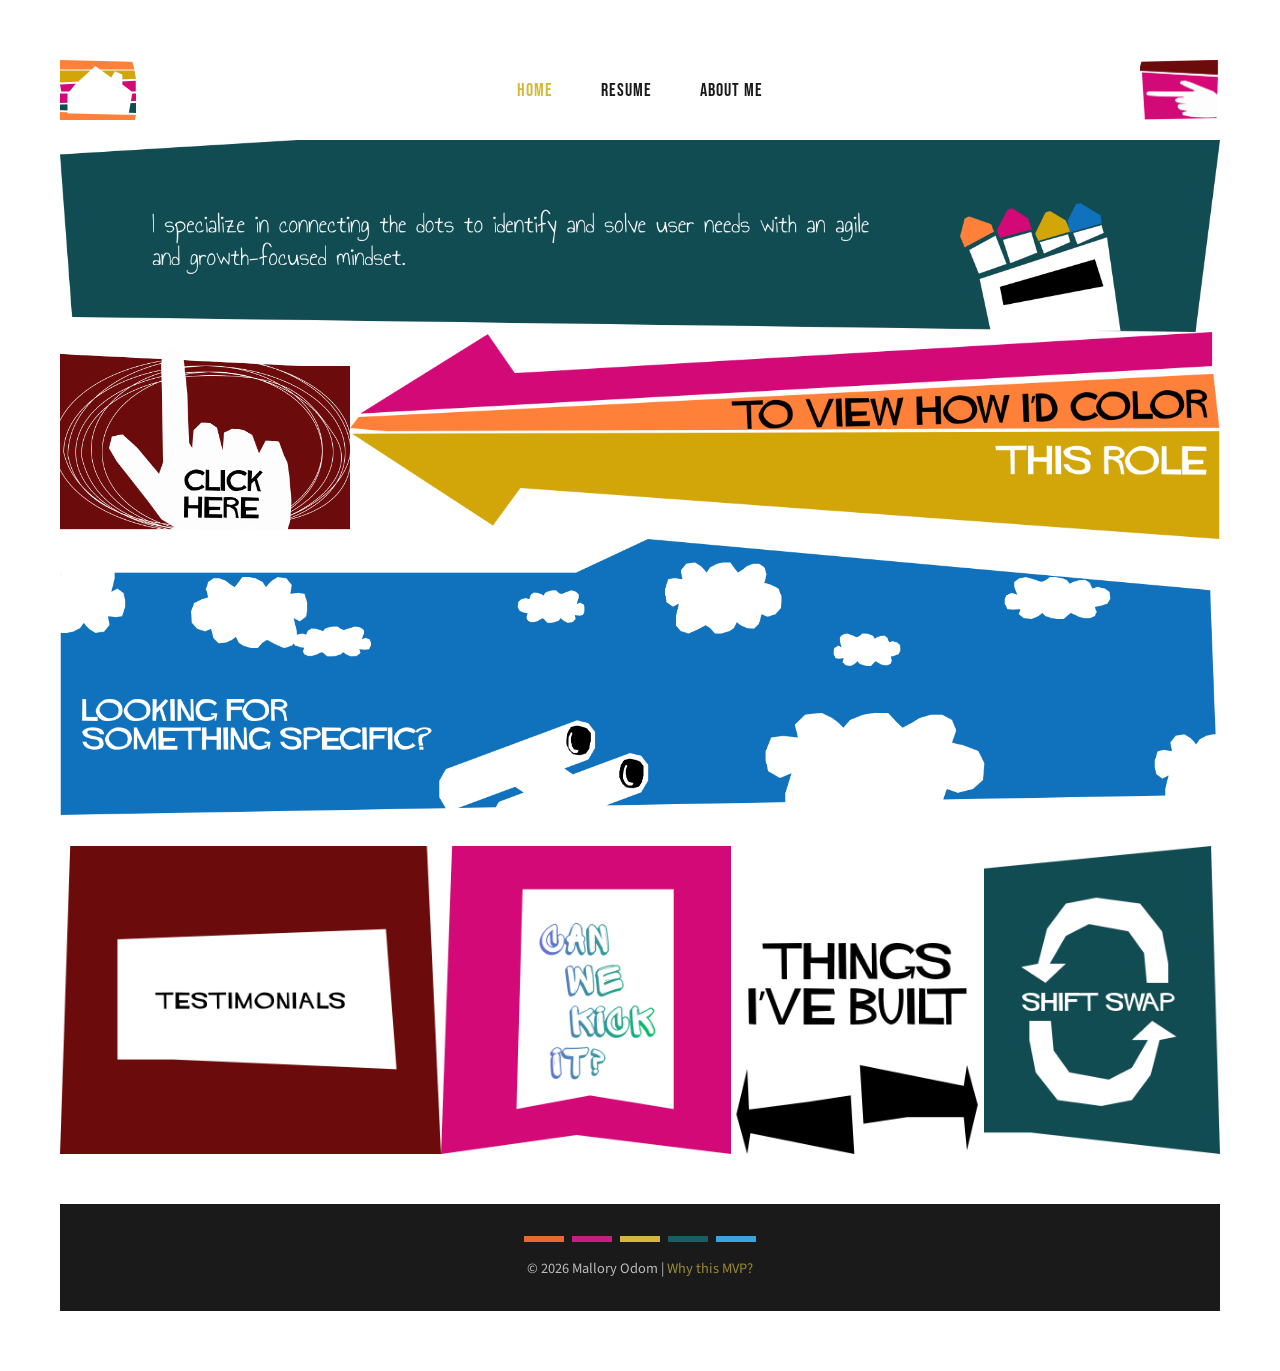
==== index.html @ 5d40d631 "Initial commit" ====
<!DOCTYPE html>
<html lang="en">
<head>
    <meta charset="UTF-8">
    <meta name="viewport" content="width=device-width, initial-scale=1.0">
    <title>Mallory Odom | Product Manager</title>
    
    <!-- Fonts -->
    <link href="https://fonts.googleapis.com/css2?family=Bebas+Neue&family=Source+Sans+Pro:wght@400;600;700&display=swap" rel="stylesheet">
    
    <!-- Styles -->
    <link rel="stylesheet" href="styles.css">
</head>
<body>

    <!-- ROW 1: Home + Nav + Back -->
    <div class="row-1">
<a href="index.html" class="img-block no-hover clickable">
    <img src="images/row1-home.png" class="default" alt="Home">
</a>
<nav>
    <ul class="nav-links">
        <li><a href="index.html" class="active">HOME</a></li>
        <li><a href="pages/resume.html">RESUME</a></li>
        <li><a href="pages/aboutme.html">ABOUT ME</a></li>
    </ul>
</nav>
<a href="row1-back.png" class="img-block no-hover clickable">
    <img src="images/row1-back.png" class="default" alt="Back">
</a>
    </div>

<!-- ROW 2: Single image with hover -->
<div class="row-2">
    <a href="https://modom1123.github.io/portfolio/pages/resume.html" class="img-block">
        <img src="images/row2.png" class="default" alt="I specialize in connecting the dots">
        <img src="images/row2-hover.png" class="hover" alt="">
    </a>
</div>

<!-- ROW 3: Click Here (2 blocks with hover) -->
<div class="row-3">
<a href="pages/skylight.html" class="img-block clickable">
    <img src="images/row3-clickhere.png" class="default" alt="Click Here">
    <img src="images/row3-clickhere-hover.png" class="hover" alt="Click Here">
</a>
    <div class="img-block clickable">
        <img src="images/row3-arrow.png" class="default" alt="To view my attempt at some color">
        <img src="images/row3-arrow-hover.png" class="hover" alt="Arrow">
    </div>
</div>
    <!-- ROW 4: Sky (with hover) -->
    <div class="row-4">
        <div class="img-block" style="height:100%">
            <img src="images/row4-sky.png" class="default" alt="Looking for something specific?">
            <img src="images/row4-sky-hover.png" class="hover" alt="Sky Hover">
        </div>
    </div>

    <!-- ROW 5: Category Cards (all with no hover) -->
<div class="row-5" id="categories">
    <a href="pages/testimonials.html" class="img-block no-hover clickable">
        <img src="images/row5-testimonials.png" class="default" alt="Testimonials">
    </a>
<a href="pages/canwekickit.html" class="img-block no-hover clickable">
  <img src="images/row5-can-we-kick-it.png" class="default" alt="Can We Kick It">
</a>
    <a href="pages/things-ive-built.html" class="img-block clickable">
        <img src="images/row5-built.png" class="default" alt="Things I've Built">
        <img src="images/row5-built-hover.png" class="hover" alt="Things I've Built">
    </a>
    <a href="pages/shift-swap.html" class="img-block no-hover clickable">
        <img src="images/row5-swap.png" class="default" alt="Shift Swap">
    </a>
</div>

    <!-- ROW 6: Blank -->
    <div class="row-6"></div>

<!-- FOOTER -->
<footer>
    <div class="footer-stripes">
        <div class="stripe s1"></div>
        <div class="stripe s2"></div>
        <div class="stripe s3"></div>
        <div class="stripe s4"></div>
        <div class="stripe s5"></div>
    </div>
    <p>© 2026 Mallory Odom | <a href="pages/whythismvp.html">Why this MVP?</a></p>
</footer>

    <!-- Scripts -->
    <script src="app.js"></script>
</body>
</html>
---- styles.css ----
/* ============================================
   RESET & BASE
   ============================================ */
* {
    margin: 0;
    padding: 0;
    box-sizing: border-box;
}

body {
    font-family: 'Source Sans Pro', sans-serif;
    background: #FFFFFF;
    padding: 60px;
}

/* ============================================
   ROW 1: Home + Nav + Back
   ============================================ */
.row-1 {
    display: grid;
    grid-template-columns: 80px 1fr 80px;
    height: 60px;
    background: transparent;
    overflow: visible;
    margin-bottom: 20px;
    position: relative;
    z-index: 100;
}

.row-1 > .img-block {
    width: 80px;
    height: 60px;
    overflow: visible;
    position: static;
}

.row-1 > .img-block .default {
    width: 100%;
    height: 100%;
    object-fit: cover;
}

.row-1 > .img-block:first-child .hover {
    position: absolute;
    top: 0;
    left: 0;
    width: 100%;
    height: 100%;
    object-fit: cover;
    pointer-events: none;
    z-index: 1;
}

.row-1 > .img-block:last-child {
    overflow: hidden;
    position: relative;
}

/* ============================================
   NAVIGATION
   ============================================ */
nav {
    display: flex;
    align-items: center;
    justify-content: center;
}

.nav-links {
    display: flex;
    gap: 2rem;
    list-style: none;
    margin: 0;
    padding: 0;
}

.nav-links > li {
    position: relative;
}

.nav-links > li > a {
    font-family: 'Bebas Neue', sans-serif;
    font-size: 1.1rem;
    color: #1A1A1A;
    text-decoration: none;
    letter-spacing: 1px;
    padding: 0.5rem;
    display: block;
    transition: color 0.3s;
}

.nav-links > li > a:hover {
    color: #D4B83D;
}

.nav-links > li > a.active {
    color: #D4B83D;
}

/* ============================================
   DROPDOWN MENU
   ============================================ */
.dropdown {
    position: relative;
}

.dropdown-menu {
    display: none;
    position: absolute;
    top: 100%;
    left: 50%;
    transform: translateX(-50%);
    background-color: #FFFFFF;
    list-style: none;
    margin: 0;
    padding: 0;
    min-width: 160px;
    z-index: 1000;
    border-top: 3px solid #D4B83D;
    box-shadow: 0 4px 12px rgba(0, 0, 0, 0.15);
}

.dropdown-menu li {
    margin: 0;
    padding: 0;
    list-style: none;
}

.dropdown-menu li a {
    display: block;
    padding: 12px 20px;
    font-family: 'Bebas Neue', sans-serif;
    font-size: 1rem;
    color: #1A1A1A;
    text-decoration: none;
    text-align: center;
    white-space: nowrap;
    background-color: #FFFFFF;
}

.dropdown-menu li a:hover {
    background-color: #F5F0E8;
    color: #D4B83D;
}

.dropdown:hover .dropdown-menu {
    display: block;
}

/* ============================================
   ROW 2: Tagline + Crayons
   ============================================ */
.row-2 {
    line-height: 0;
}

.row-2 .img-block {
    width: 100%;
}

.row-2 .img-block img {
    width: 100%;
    height: auto;
    display: block;
}

/* ============================================
   ROW 3: Click Here
   ============================================ */
.row-3 {
    display: grid;
    grid-template-columns: 1fr 3fr;
}

.row-3 .img-block img {
    width: 100%;
    height: 100%;
    object-fit: cover;
}

/* ============================================
   ROW 4: Sky
   ============================================ */
.row-4 {
    line-height: 0;
}

.row-4 .img-block {
    width: 100%;
    height: auto;
}

.row-4 .img-block img {
    width: 100%;
    height: auto;
    display: block;
}

.row-4 .img-block .hover {
    position: absolute;
    top: 0;
    left: 0;
    width: 100%;
    height: 100%;
    opacity: 0;
    transition: opacity 0.3s;
}

/* ============================================
   ROW 5: Category Cards
   ============================================ */
.row-5 {
    display: grid;
    grid-template-columns: 420fr 320fr 280fr 260fr;
    gap: 0;
}

.row-5 .img-block {
    min-width: 0;
}

.row-5 .img-block img {
    width: 100%;
    height: auto;
    display: block;
}

.row-5 .img-block .hover {
    position: absolute;
    top: 0;
    left: 0;
    width: 100%;
    height: 100%;
    opacity: 0;
    transition: opacity 0.3s;
}

/* ============================================
   ROW 6: Blank Spacer
   ============================================ */
.row-6 {
    height: 50px;
    background: #FFFFFF;
}

/* ============================================
   ABOUT ME PAGE - FULL BANNERS + CARD GRID
   ============================================ */
.about-banner {
    line-height: 0;
    width: 100%;
}

.about-banner img {
    width: 100%;
    height: auto;
    display: block;
}

.about-strengths-row {
    display: grid;
    grid-template-columns: 908.54fr 555fr;
}

.about-strengths-row > * {
    min-width: 0;
}

.about-strengths-row img {
    width: 100%;
    height: auto;
    display: block;
}

.about-cards {
    display: grid;
    grid-template-columns: 484fr 599fr 389fr;
}

.about-cards > * {
    min-width: 0;
}

.about-cards img,
.about-cards .img-block {
    width: 100%;
    height: auto;
    display: block;
}

/* ============================================
   IMAGE BLOCKS
   ============================================ */
.img-block {
    position: relative;
    overflow: hidden;
    display: block;
    line-height: 0;
}

.img-block img {
    width: 100%;
    height: auto;
    display: block;
}

.img-block .hover {
    position: absolute;
    top: 0;
    left: 0;
    width: 100%;
    height: 100%;
    opacity: 0;
    transition: opacity 0.3s;
}

.img-block:hover .default {
    opacity: 0;
}

.img-block:hover .hover {
    opacity: 1;
}

.clickable {
    cursor: pointer;
}

/* ============================================
   FULL PAGE IMAGE (for subpages)
   ============================================ */
.page-image {
    width: 100%;
}

.page-image img {
    width: 100%;
    display: block;
}

/* ============================================
   FOOTER
   ============================================ */
footer {
    background: #1A1A1A;
    padding: 2rem;
    text-align: center;
}

.footer-stripes {
    display: flex;
    justify-content: center;
    gap: 8px;
    margin-bottom: 1rem;
}

.stripe {
    width: 40px;
    height: 6px;
}

.s1 { background: #E86A33; }
.s2 { background: #C41E7F; }
.s3 { background: #D4B83D; }
.s4 { background: #1A5E63; }
.s5 { background: #3BA4DC; }

footer p {
    color: white;
    opacity: 0.7;
    font-size: 0.9rem;
}

footer a {
    color: #D4B83D;
    text-decoration: none;
}

footer a:hover {
    text-decoration: underline;
}

/* ============================================
   RESUME PAGE
   ============================================ */
.resume-page {
    position: relative;
    width: 100%;
    padding: 40px 0;
    background-image: url('images/resume-background.png');
    background-size: 100% 100%;
    background-position: top center;
    background-repeat: no-repeat;
}

.resume-content {
    position: relative;
    z-index: 1;
    max-width: 800px;
    margin: 0 auto;
    padding: 40px;
    background: #FFFFFF;
    box-shadow: 0 4px 20px rgba(0, 0, 0, 0.15);
}

.resume-section {
    line-height: 0;
    display: block;
}

.resume-section img {
    width: 100%;
    height: auto;
    display: block;
}

.resume-link {
    position: relative;
    display: block;
    cursor: pointer;
    overflow: hidden;
}

.resume-link .default {
    width: 100%;
    height: auto;
    display: block;
    transition: opacity 0.3s ease;
}

.resume-link .hover {
    position: absolute;
    top: 0;
    left: 0;
    width: 100%;
    height: 100%;
    object-fit: cover;
    opacity: 0;
    transition: opacity 0.3s ease;
}

.resume-link:hover .default {
    opacity: 0;
}

.resume-link:hover .hover {
    opacity: 1;
}

/* ============================================
   RESUME GRID ROWS
   ============================================ */
.resume-grid-item {
    position: relative;
    display: block;
    overflow: hidden;
    line-height: 0;
}

.resume-grid-item img {
    width: 100%;
    height: 100%;
    object-fit: cover;
    display: block;
}

.resume-grid-item .hover {
    position: absolute;
    top: 0;
    left: 0;
    width: 100%;
    height: 100%;
    opacity: 0;
    transition: opacity 0.3s ease;
}

.resume-grid-item:hover .default {
    opacity: 0;
}

.resume-grid-item:hover .hover {
    opacity: 1;
}

/* ============================================
   CASE STUDY PAGES
   ============================================ */
.case-study-section {
    line-height: 0;
    width: 100%;
    max-width: 1100px;
    margin: 0 auto;
    padding: 0;
    box-sizing: border-box;
    position: relative;
    display: block;
    overflow: hidden;
}

.case-study-section > img.default {
    width: 100%;
    height: auto;
    display: block;
}

.case-study-section > img.hover {
    position: absolute;
    top: 0;
    left: 0;
    width: 100%;
    height: auto;
    opacity: 0;
    transition: opacity 0.3s ease;
}

.case-study-section:hover > img.default {
    opacity: 0;
}

.case-study-section:hover > img.hover {
    opacity: 1;
}

.case-study-section:last-of-type {
    padding-bottom: 60px;
}

/* ============================================
   PREVENT HORIZONTAL OVERFLOW
   ============================================ */
html, body {
    max-width: 100%;
    overflow-x: hidden;
}

/* ============================================
   TESTIMONIALS PAGE BACKGROUND
   ============================================ */
.testimonials-page {
    background-image: url('images/testimonials-background.png');
    background-size: 100% 100%;
    background-position: top center;
    background-repeat: no-repeat;
    width: 100%;
    padding-top: 60px;
}

/* ============================================
   TESTIMONIALS HEADER ROW
   ============================================ */
.testimonials-header {
    width: 100%;
    max-width: 1100px;
    margin: 0 auto 20px;
    line-height: 0;
}

.testimonials-header img {
    width: 100%;
    height: auto;
    display: block;
}
.no-hover:hover .default {
    opacity: 1;
}
.no-hover.resume-link:hover .default {
    opacity: 1;
}

/* ============================================
   WHY THIS MVP PAGE
   ============================================ */
.mvp-page {
    min-height: 100vh;
    background: #5c1620;
    display: flex;
    align-items: center;
    justify-content: center;
    padding: 60px 20px;
}

.mvp-back-link {
    position: fixed;
    top: 16px;
    left: 16px;
    font-size: 14px;
    color: #fff;
    background: rgba(0, 0, 0, 0.35);
    padding: 6px 14px;
    border-radius: 6px;
    text-decoration: none;
    z-index: 10;
}

.mvp-back-link:hover {
    background: rgba(0, 0, 0, 0.55);
}

.mvp-paper {
    position: relative;
    width: 100%;
    max-width: 620px;
    background: #fdfcf7;
    padding: 60px 40px 60px 70px;
    box-shadow: 0 18px 40px rgba(0, 0, 0, 0.35);
    transform: rotate(-0.6deg);
    background-image:
        repeating-linear-gradient(
            to bottom,
            transparent,
            transparent 38px,
            #cdd9ec 39px
        );
    background-position: 0 90px;
    animation: mvp-settle 0.6s ease-out;
}

.mvp-paper::before {
    content: "";
    position: absolute;
    top: 0;
    bottom: 0;
    left: 44px;
    width: 1px;
    background: #d98a8a;
}

@keyframes mvp-settle {
    from { opacity: 0; transform: rotate(-0.6deg) translateY(10px); }
    to   { opacity: 1; transform: rotate(-0.6deg) translateY(0); }
}

.mvp-ink {
    font-family: 'Caveat', cursive;
    font-size: 30px;
    line-height: 39px;
    color: #24356b;
    font-weight: 500;
}

.mvp-ink p {
    margin: 0;
}

.mvp-ink .emphasis {
    font-weight: 700;
    position: relative;
}

.mvp-ink .emphasis::after {
    content: "";
    position: absolute;
    left: -2px;
    right: -4px;
    bottom: 2px;
    height: 6px;
    border-bottom: 2px solid #24356b;
    border-radius: 50%;
    transform: rotate(-1deg);
}
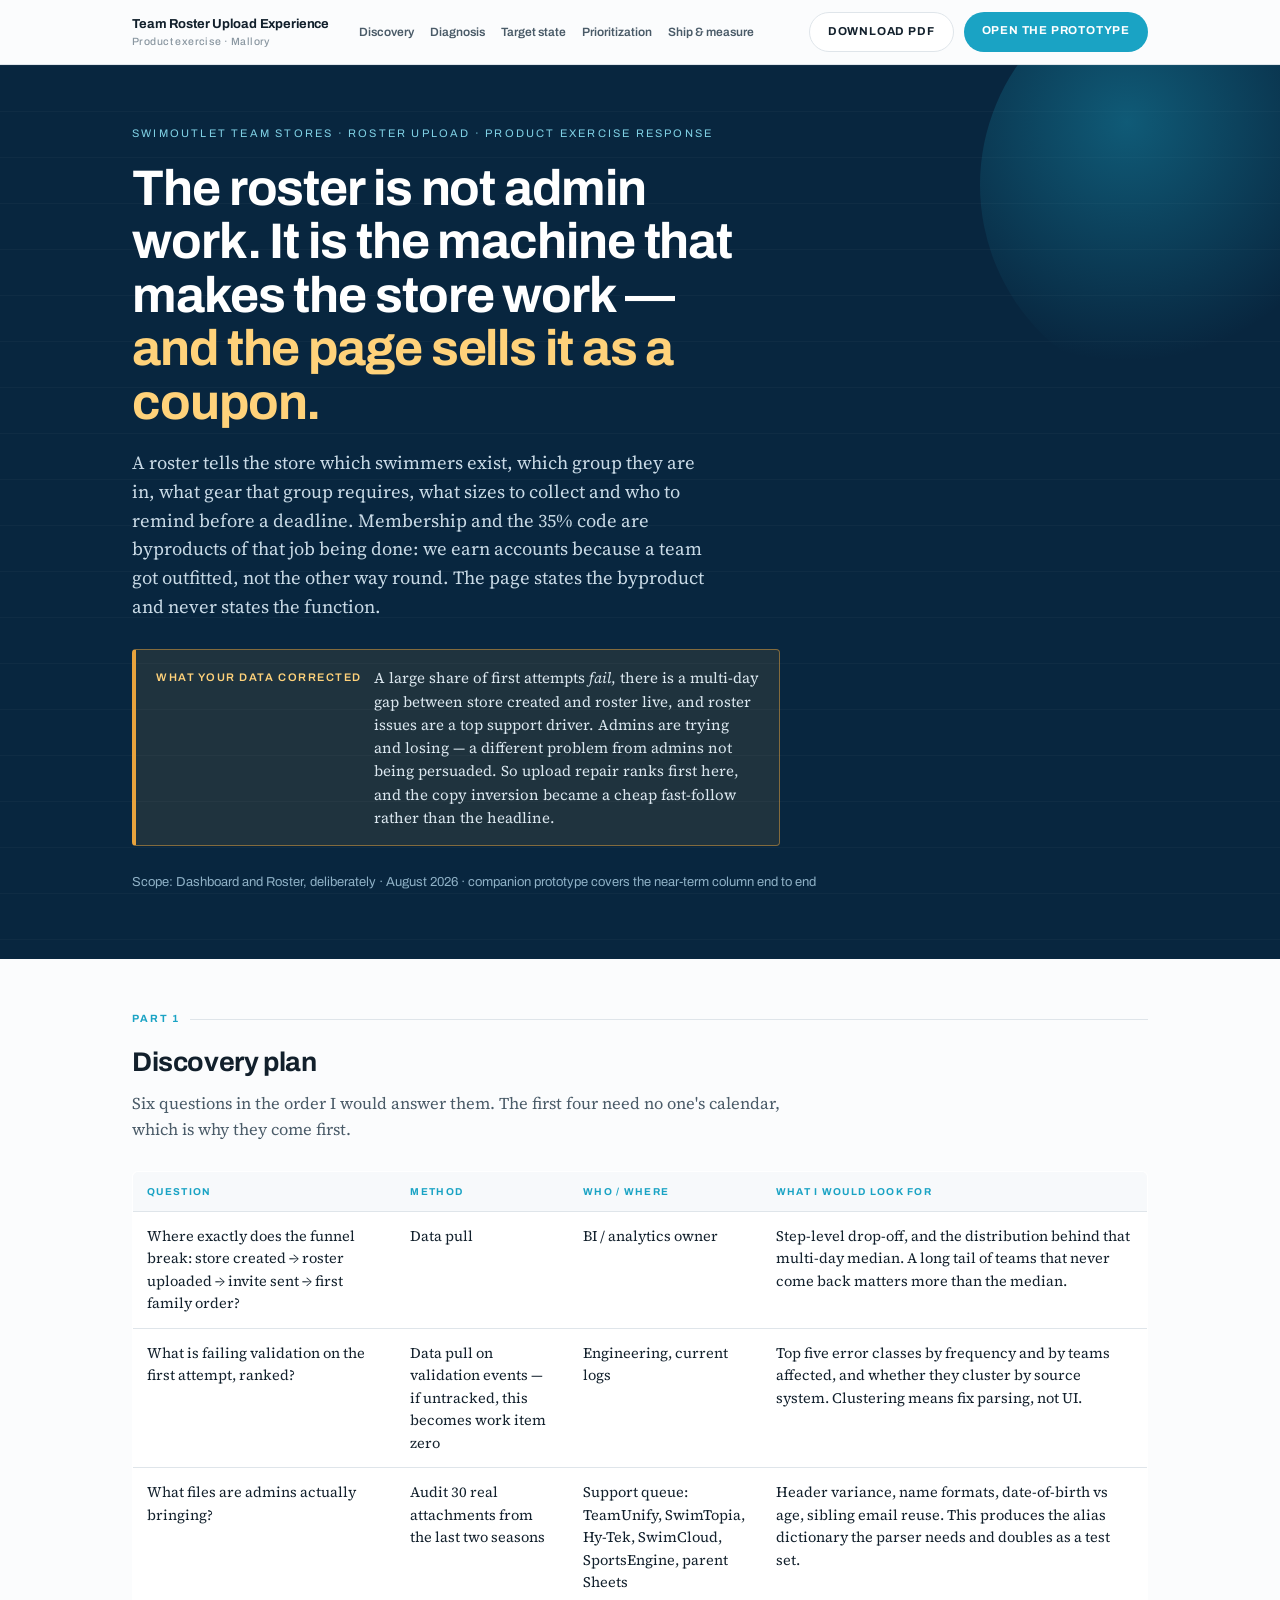
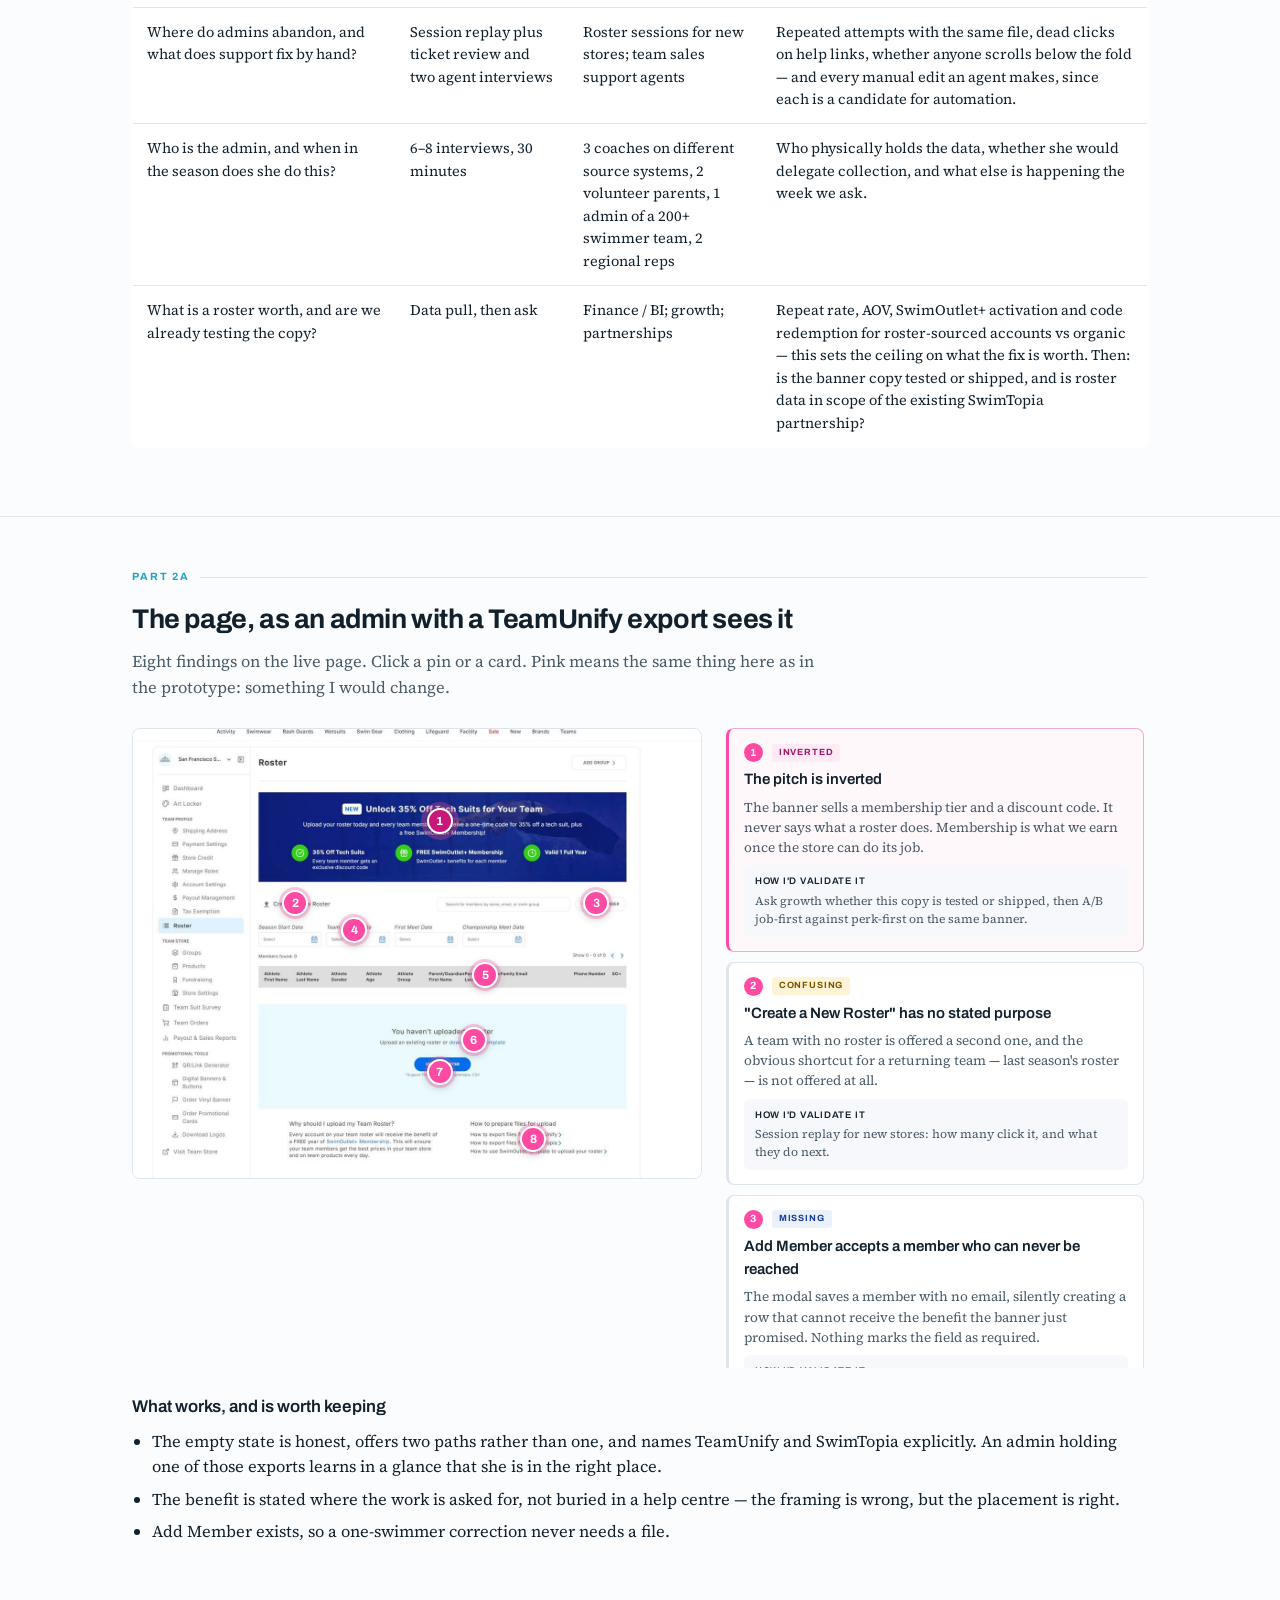
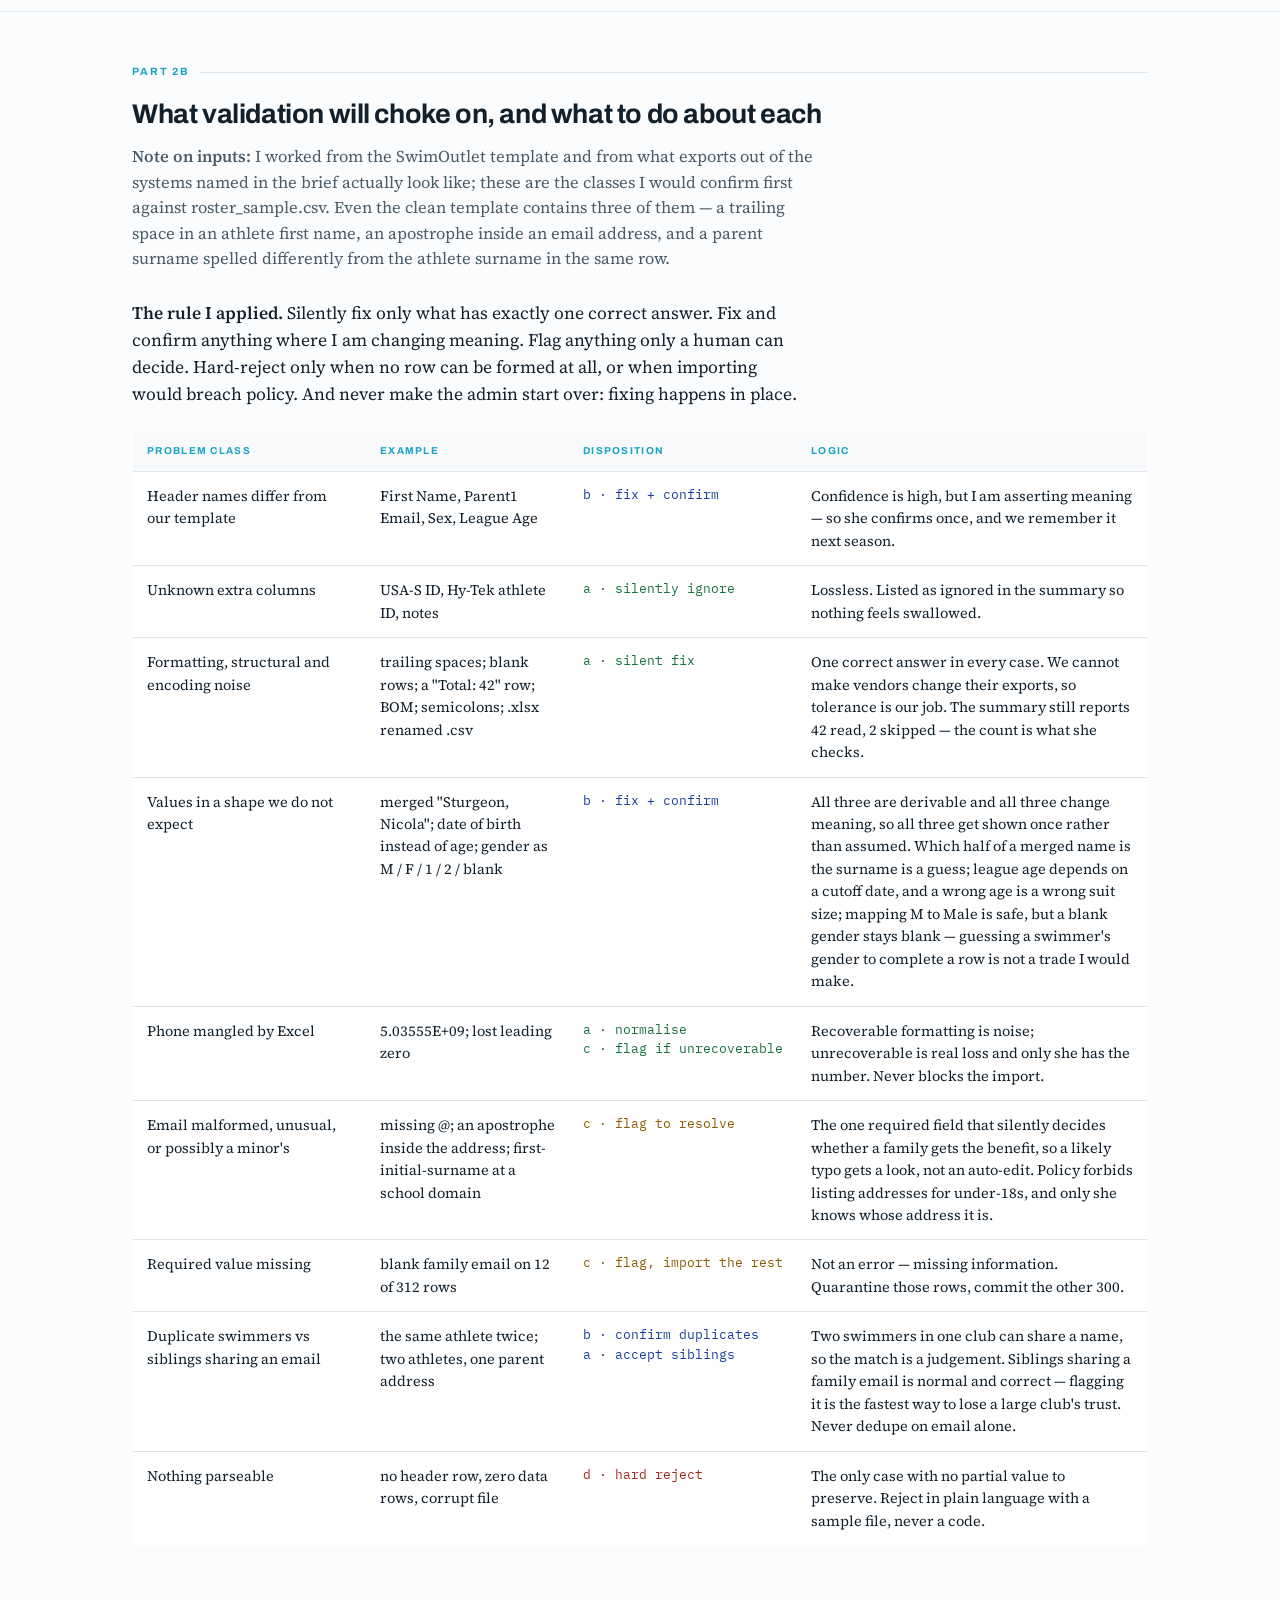
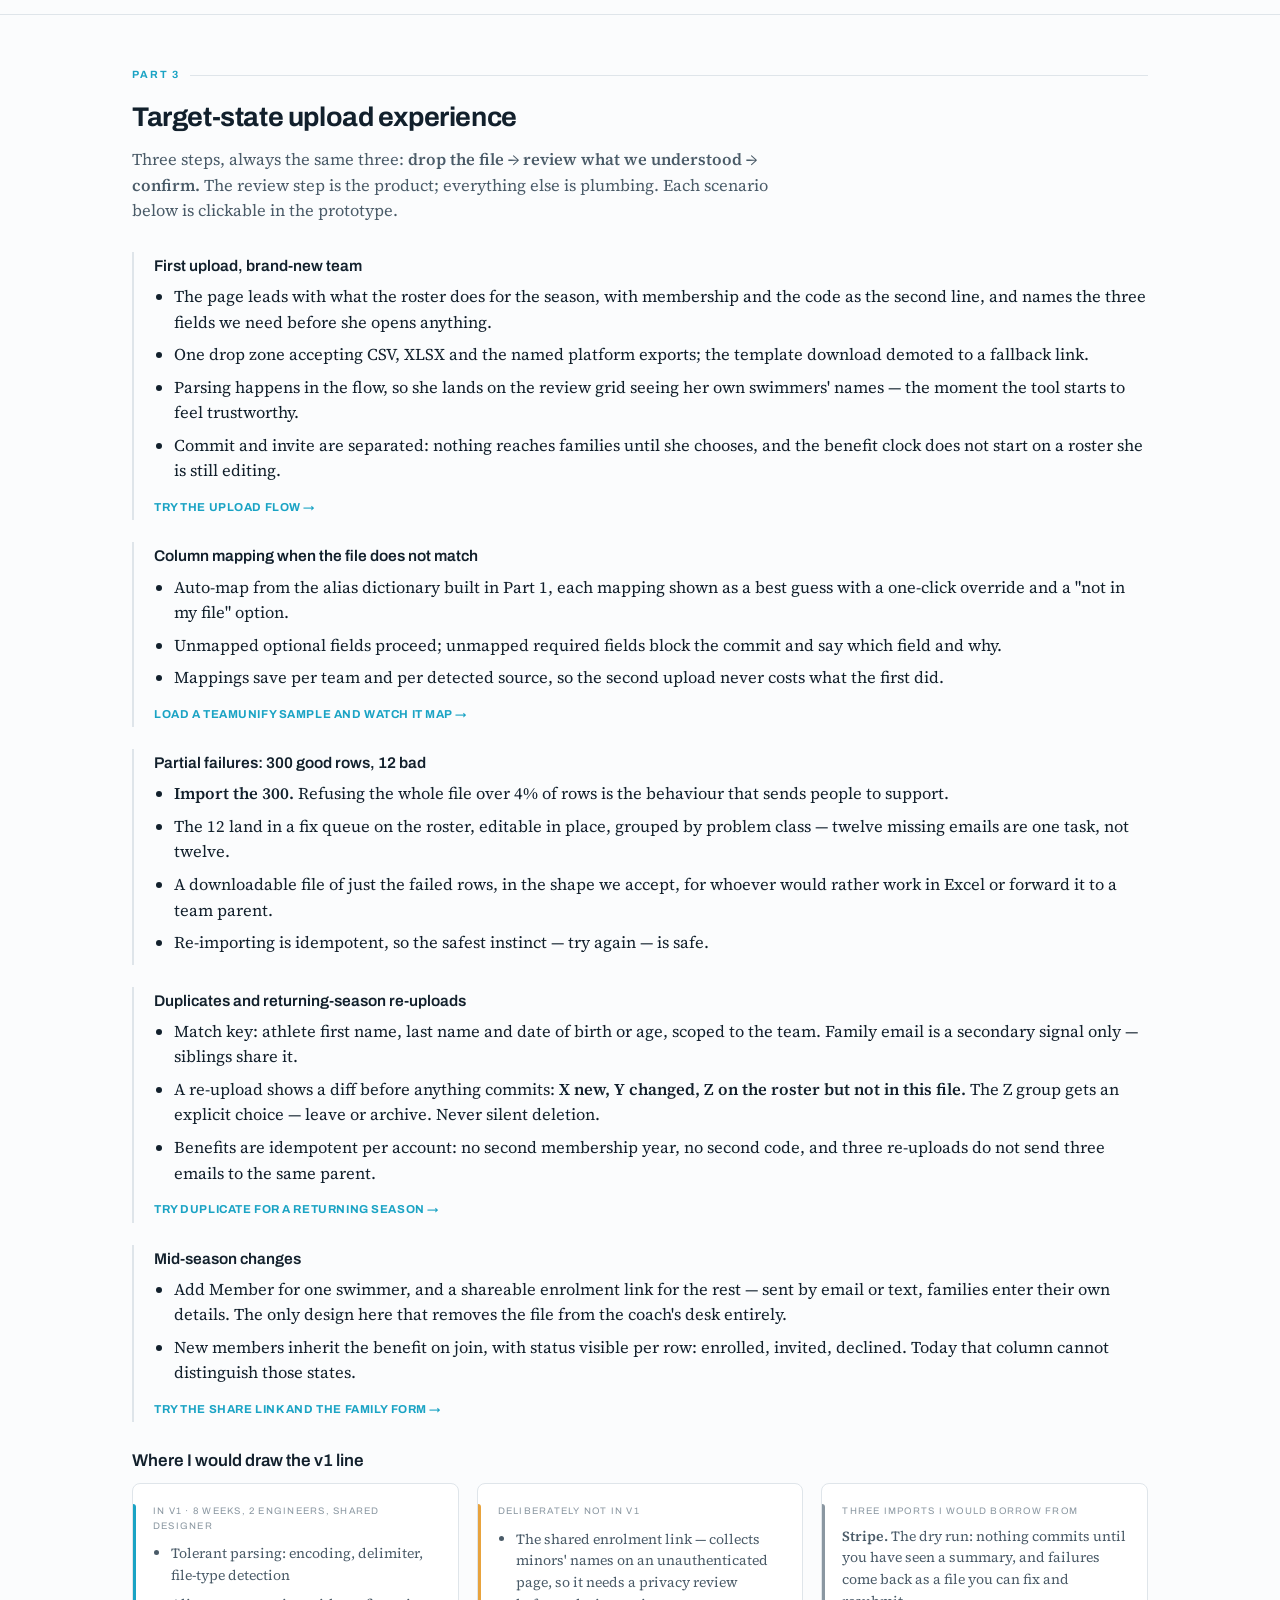
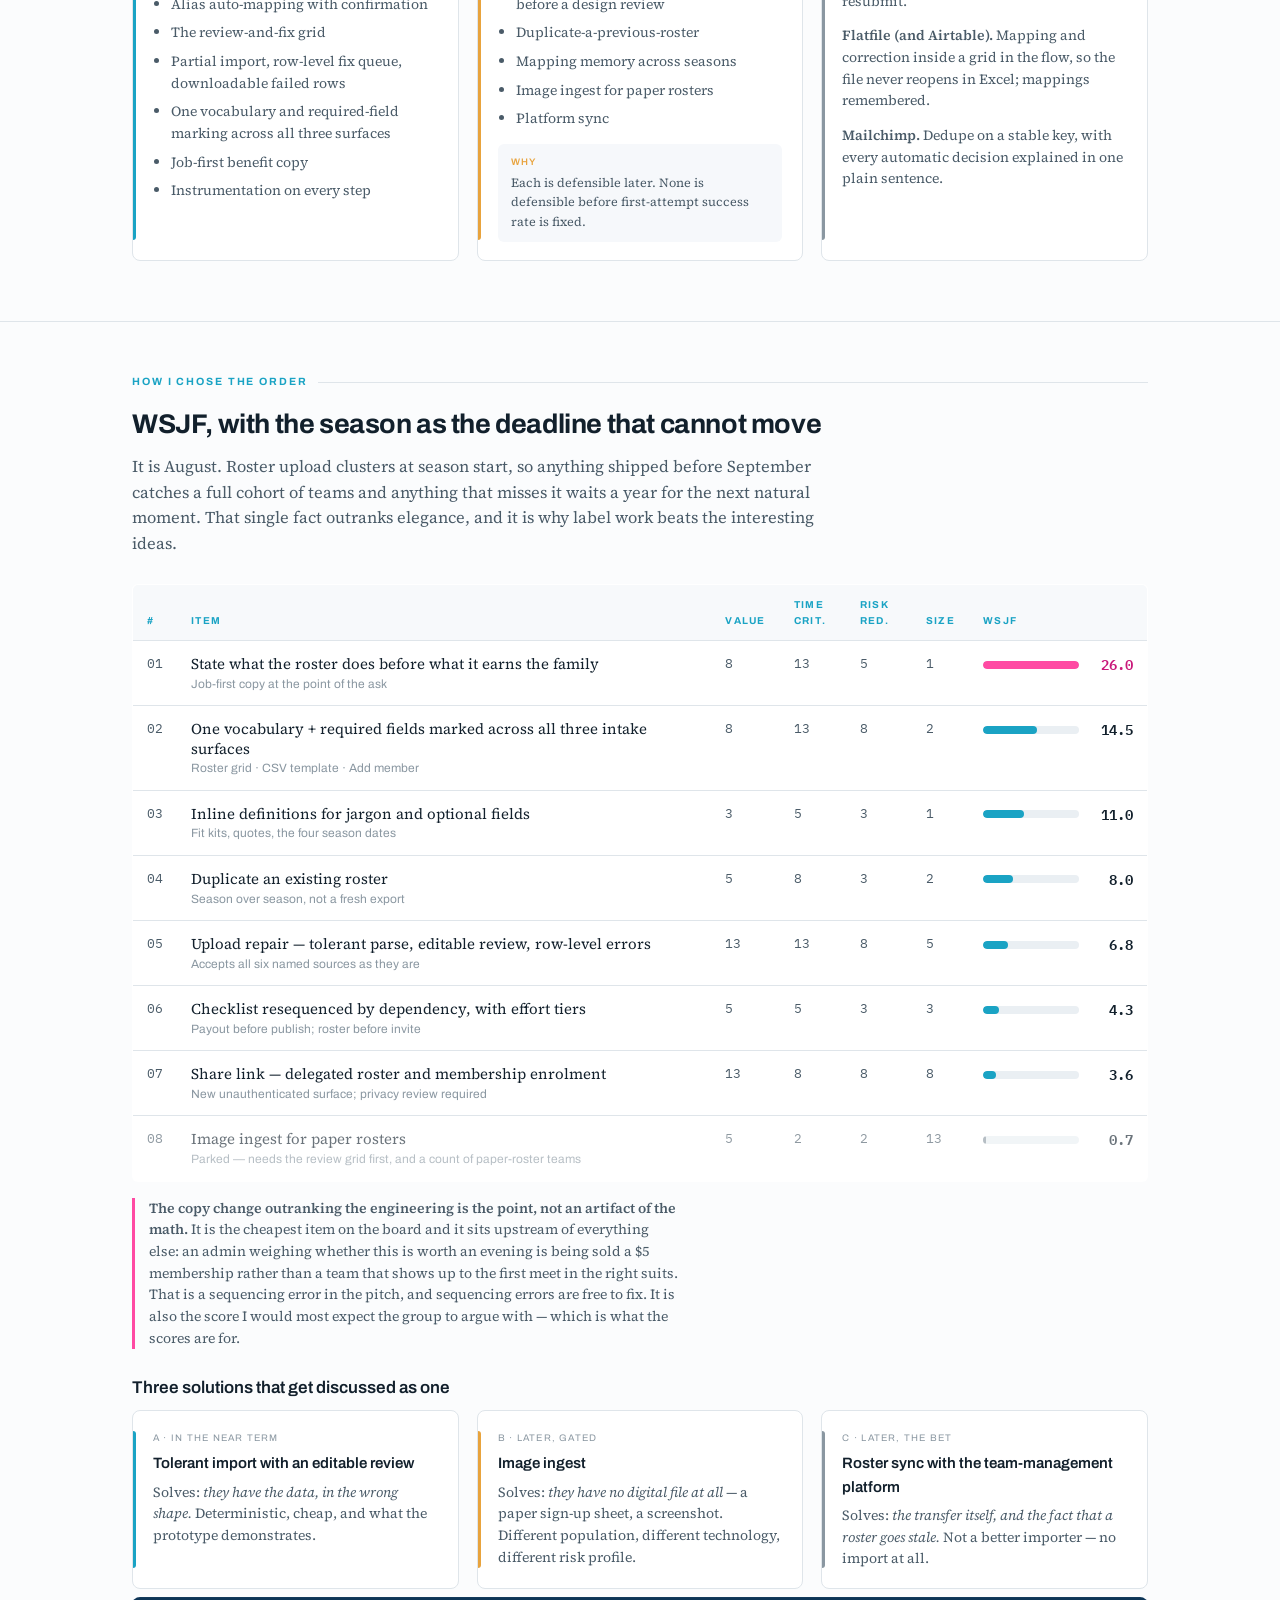
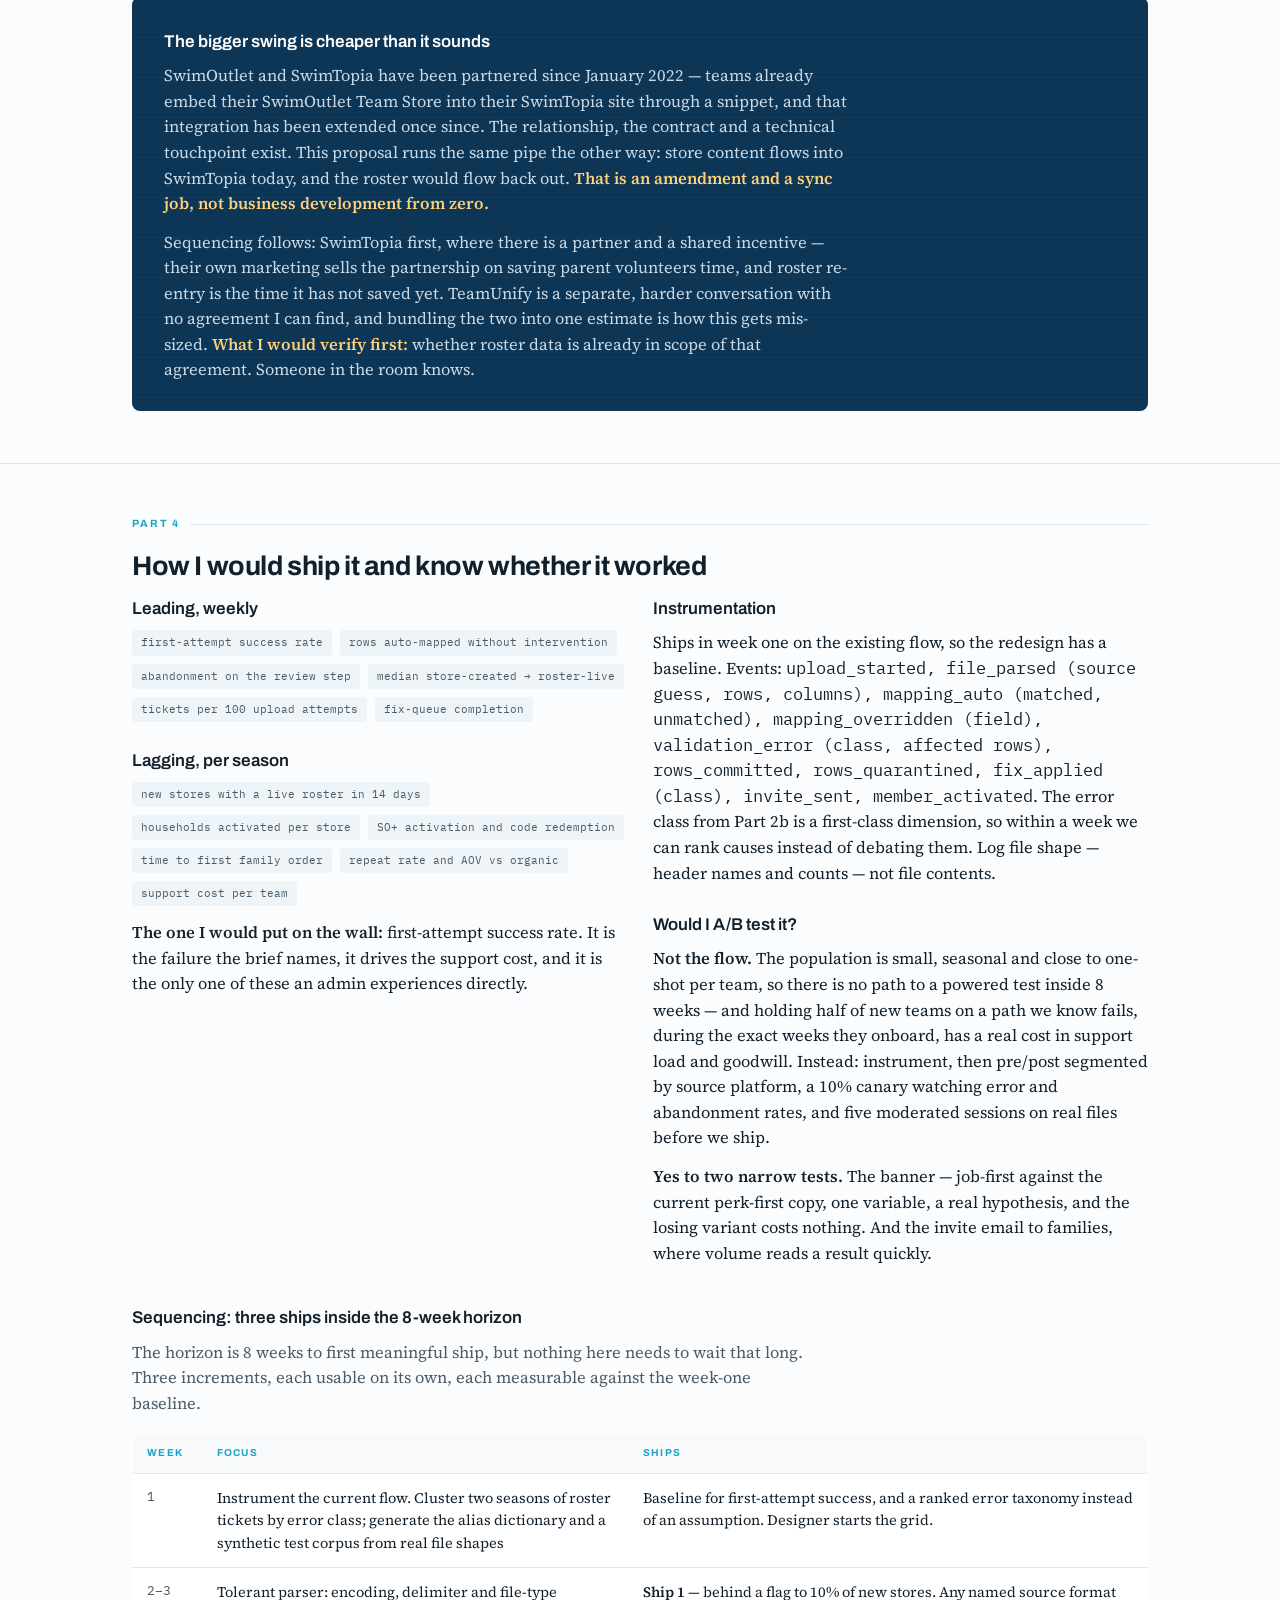
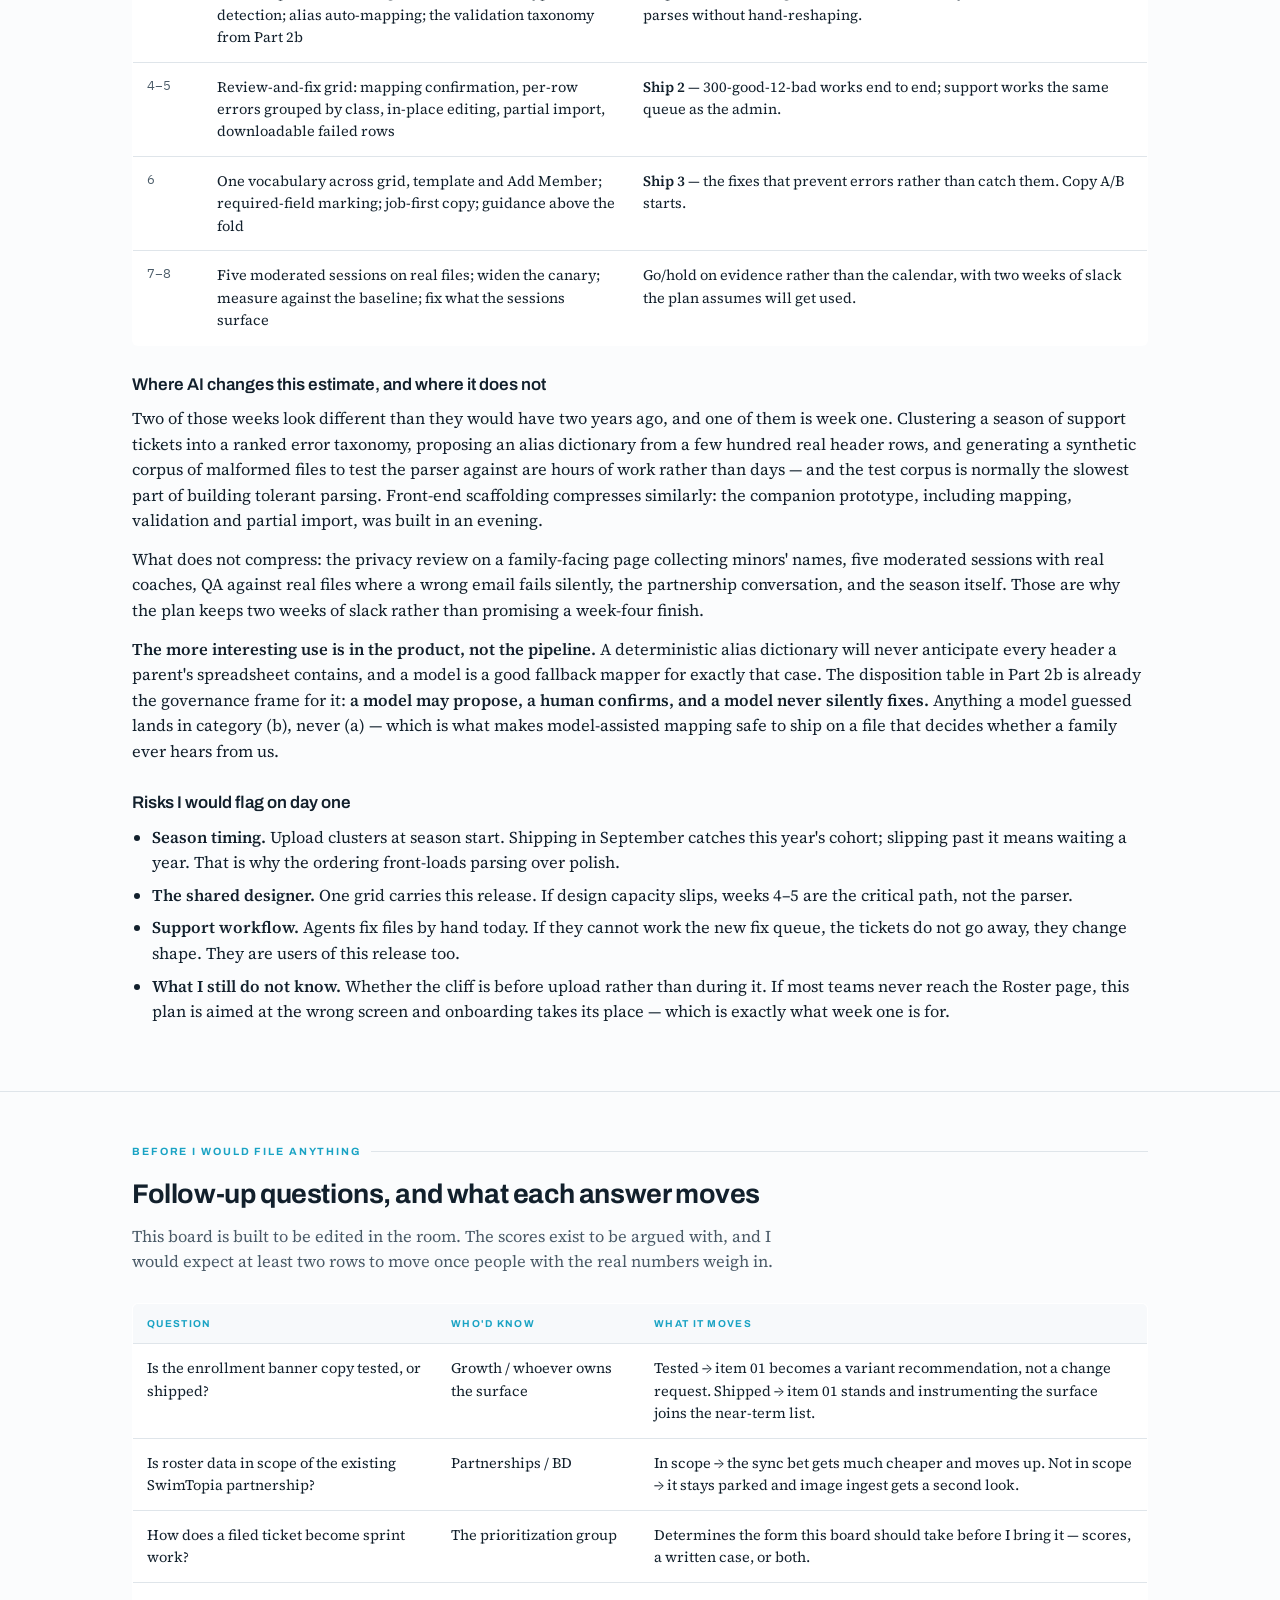
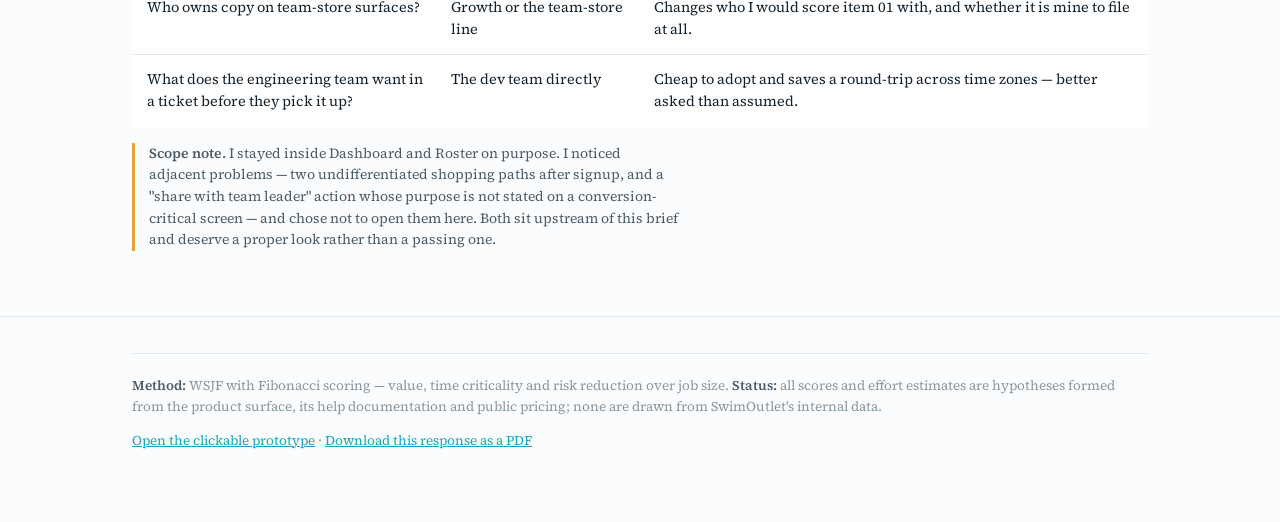
==== commit 84f7057c: "Add files via upload" ====
--- a/index.html
+++ b/index.html
@@ -1,95 +1,747 @@
 <!DOCTYPE html>
 <html lang="en">
 <head>
-    <meta charset="UTF-8">
-    <meta name="viewport" content="width=device-width, initial-scale=1.0">
-    <title>Mallory Odom | Product Manager</title>
-    
-    <!-- Fonts -->
-    <link href="https://fonts.googleapis.com/css2?family=Bebas+Neue&family=Source+Sans+Pro:wght@400;600;700&display=swap" rel="stylesheet">
-    
-    <!-- Styles -->
-    <link rel="stylesheet" href="styles.css">
+<meta charset="utf-8">
+<meta name="viewport" content="width=device-width, initial-scale=1">
+<meta name="robots" content="noindex">
+<title>Team Roster Upload Experience — product exercise response</title>
+<link rel="preconnect" href="https://fonts.googleapis.com">
+<link rel="preconnect" href="https://fonts.gstatic.com" crossorigin>
+<link href="https://fonts.googleapis.com/css2?family=Archivo:wght@500;600;700;800&family=Source+Serif+4:ital,opsz,wght@0,8..60,400;0,8..60,600;1,8..60,400&family=IBM+Plex+Mono:wght@400;500;600&display=swap" rel="stylesheet">
+<style>
+  :root{
+    --deep:#08263f; --deep-2:#0d3556; --cyan:#1aa3c4; --lane:#e8a33d;
+    --green:#1e9e5a; --pink:#ff4aa3; --ink:#12202c; --ink-2:#4a5b68;
+    --mute:#8a97a1; --rule:#dfe5ea; --paper:#fbfcfd;
+  }
+  *{box-sizing:border-box}
+  html{scroll-behavior:smooth;scroll-padding-top:82px}
+  body{margin:0;background:var(--paper);color:var(--ink);font-family:'Source Serif 4',Georgia,serif;font-size:16.5px;line-height:1.55;-webkit-font-smoothing:antialiased}
+  h1,h2,h3,h4,.eyebrow,.mono,th,.btn,.topbar{font-family:'Archivo',system-ui,sans-serif}
+  .mono,.num{font-family:'IBM Plex Mono',ui-monospace,monospace;font-variant-numeric:tabular-nums}
+  .wrap{max-width:1080px;margin:0 auto;padding:0 32px}
+  a{color:var(--cyan)}
+
+  /* ---------- top bar ---------- */
+  .topbar{position:sticky;top:0;z-index:60;background:rgba(251,252,253,.94);backdrop-filter:blur(8px);border-bottom:1px solid var(--rule)}
+  .topbar-in{max-width:1080px;margin:0 auto;padding:12px 32px;display:flex;align-items:center;gap:22px}
+  .brand{font-size:13px;font-weight:700;letter-spacing:-.01em;white-space:nowrap}
+  .brand span{display:block;font-size:10.5px;font-weight:500;color:var(--mute);letter-spacing:.04em}
+  .tnav{display:flex;gap:16px;font-size:12px;font-weight:600;color:var(--ink-2);margin-left:8px}
+  .tnav a{color:var(--ink-2);text-decoration:none}
+  .tnav a:hover{color:var(--cyan)}
+  .tacts{margin-left:auto;display:flex;gap:10px}
+  .btn{display:inline-block;border:none;border-radius:999px;padding:10px 18px;font-size:11.5px;font-weight:700;letter-spacing:.07em;
+    text-transform:uppercase;text-decoration:none;cursor:pointer;white-space:nowrap}
+  .btn-primary{background:var(--cyan);color:#fff}
+  .btn-primary:hover{background:#158ba8}
+  .btn-ghost{background:#fff;border:1px solid var(--rule);color:var(--ink)}
+  .btn-ghost:hover{border-color:var(--mute)}
+
+  .eyebrow{font-size:10.5px;font-weight:700;letter-spacing:.18em;text-transform:uppercase;color:var(--cyan);display:flex;align-items:center;gap:10px;margin:0 0 14px}
+  .eyebrow::after{content:"";flex:1;height:1px;background:var(--rule)}
+
+  /* ---------- hero ---------- */
+  header.hero{background:var(--deep);color:#fff;padding:60px 0 54px;position:relative;overflow:hidden}
+  header.hero::before{content:"";position:absolute;inset:0;opacity:.5;background:repeating-linear-gradient(180deg,rgba(255,255,255,.055) 0 1px,transparent 1px 46px)}
+  header.hero::after{content:"";position:absolute;right:-120px;top:-90px;width:420px;height:420px;border-radius:50%;
+    background:radial-gradient(circle at 35% 35%,rgba(26,163,196,.42),transparent 62%)}
+  header.hero .wrap{position:relative}
+  .kicker{font-family:'Archivo';font-size:11px;letter-spacing:.2em;text-transform:uppercase;color:#7fd0e4;margin:0 0 20px}
+  h1{font-size:clamp(29px,4.3vw,50px);line-height:1.07;letter-spacing:-.022em;font-weight:700;margin:0 0 20px;max-width:21ch}
+  h1 em{font-style:normal;color:#ffd27a}
+  .standfirst{font-size:18.5px;color:#c9dae6;max-width:64ch;margin:0}
+  .evidence{display:flex;gap:12px;align-items:flex-start;margin-top:28px;padding:16px 20px;border:1px solid rgba(232,163,61,.5);
+    border-left:4px solid var(--lane);border-radius:4px;background:rgba(232,163,61,.1);max-width:72ch}
+  .evidence b{font-family:'Archivo';font-size:11px;letter-spacing:.14em;text-transform:uppercase;color:#ffd27a;white-space:nowrap;padding-top:3px}
+  .evidence p{margin:0;font-size:15px;color:#dbe7ef}
+  .meta{margin-top:26px;font-size:13px;color:#8fb1c6;font-family:'Archivo'}
+
+  /* ---------- sections ---------- */
+  section{padding:52px 0;border-bottom:1px solid var(--rule)}
+  h2{font-size:27px;letter-spacing:-.015em;margin:0 0 8px;font-weight:700}
+  h3{font-size:17px;margin:26px 0 8px;font-weight:600}
+  h4{font-size:15px;margin:0 0 6px;font-weight:600}
+  .sub{color:var(--ink-2);margin:0 0 28px;max-width:76ch}
+  p{margin:0 0 13px}
+  ul{margin:0 0 14px;padding-left:20px}
+  li{margin-bottom:7px}
+  strong,b{font-weight:600}
+  .lead-in{font-size:17.5px;color:var(--ink);max-width:74ch}
+
+  /* ---------- tables ---------- */
+  table{width:100%;border-collapse:collapse;background:#fff;border:1px solid var(--rule);border-radius:6px;overflow:hidden;margin-bottom:16px}
+  th{font-size:10px;letter-spacing:.13em;text-transform:uppercase;color:var(--cyan);font-weight:700;text-align:left;
+    padding:12px 14px;border-bottom:1px solid var(--rule);background:#f7f9fb;vertical-align:bottom}
+  td{padding:13px 14px;border-bottom:1px solid var(--rule);vertical-align:top;font-size:14.5px}
+  tr:last-child td{border-bottom:none}
+  td.mono,td.n{font-family:'IBM Plex Mono';font-size:13px;color:var(--ink-2)}
+  .disp{white-space:nowrap;font-family:'IBM Plex Mono';font-size:12.5px}
+  .disp.a{color:#14713f} .disp.b{color:#1a3f9e} .disp.c{color:#8a5b00} .disp.d{color:#a3261f}
+  .note{font-size:14px;color:var(--ink-2);border-left:3px solid var(--pink);padding-left:14px;max-width:78ch}
+
+  /* ---------- annotated critique ---------- */
+  .crit-grid{display:grid;grid-template-columns:minmax(0,1.35fr) minmax(0,1fr);gap:24px;align-items:start;margin-top:6px}
+  .shot-wrap{position:relative;border:1px solid var(--rule);border-radius:8px;overflow:hidden;background:#fff}
+  .shot{display:block;width:100%;height:auto}
+  .pin{position:absolute;transform:translate(-50%,-50%);width:26px;height:26px;border-radius:50%;border:2px solid #fff;
+    background:var(--pink);color:#fff;font-family:'Archivo';font-size:12px;font-weight:700;cursor:pointer;display:grid;place-items:center;
+    box-shadow:0 0 0 3px rgba(255,74,163,.28),0 2px 8px rgba(0,0,0,.28)}
+  .pin:hover{transform:translate(-50%,-50%) scale(1.15)}
+  .pin.on{background:#c9187a;box-shadow:0 0 0 6px rgba(255,74,163,.3),0 2px 10px rgba(0,0,0,.3)}
+  .crit-rail{display:flex;flex-direction:column;gap:10px;max-height:640px;overflow-y:auto;padding-right:4px}
+  .crit{border:1px solid var(--rule);border-left:3px solid var(--rule);border-radius:8px;padding:14px 15px;background:#fff;cursor:pointer;transition:background .15s,border-color .15s}
+  .crit:hover{background:#f8fafb}
+  .crit.on{border-color:#f4a9cd;border-left-color:var(--pink);background:#fff8fb}
+  .crit-head{display:flex;align-items:center;gap:9px;margin-bottom:6px}
+  .cnum{width:19px;height:19px;border-radius:50%;background:var(--pink);color:#fff;font-family:'Archivo';font-size:10.5px;font-weight:700;display:grid;place-items:center;flex:0 0 19px}
+  .ctag{font-family:'Archivo';font-size:9px;font-weight:700;letter-spacing:.09em;text-transform:uppercase;padding:2px 7px;border-radius:3px}
+  .ctag.inverted{background:#fdeaf4;color:#a3186b}
+  .ctag.confusing{background:#fff3d6;color:#7a5600}
+  .ctag.missing{background:#eaf1fb;color:#1a3f9e}
+  .crit p{margin:0 0 7px;font-size:13.5px;color:var(--ink-2);line-height:1.5}
+  .crit .how{background:#f6f8fb;border-radius:6px;padding:9px 11px;font-size:12px;margin:0}
+  .crit .how b{display:block;font-family:'Archivo';color:var(--ink);font-size:9.5px;letter-spacing:.08em;text-transform:uppercase;margin-bottom:3px}
+
+  /* ---------- wsjf board ---------- */
+  .board td.item{font-size:15px;line-height:1.3}
+  .board td.item small{display:block;font-family:'Archivo';font-size:12px;color:var(--mute);margin-top:3px}
+  .rope{display:flex;align-items:center;gap:10px;min-width:150px}
+  .rope-track{flex:1;height:8px;border-radius:999px;background:#eaeff3;overflow:hidden}
+  .rope-fill{display:block;height:100%;width:0;border-radius:999px;background:var(--cyan);transition:width .9s cubic-bezier(.2,.7,.3,1)}
+  tr.flag .rope-fill{background:var(--pink)}
+  tr.flag .score{color:#c9187a}
+  tr.parked{opacity:.62}
+  tr.parked .rope-fill{background:var(--mute)}
+  .score{font-family:'IBM Plex Mono';font-weight:600;font-size:13.5px;width:44px;text-align:right}
+
+  /* ---------- phases + cards ---------- */
+  .cards{display:grid;grid-template-columns:repeat(3,1fr);gap:18px;margin-bottom:8px}
+  .card{background:#fff;border:1px solid var(--rule);border-radius:8px;padding:20px 20px 18px;position:relative}
+  .card::before{content:"";position:absolute;left:0;top:20px;bottom:20px;width:3px;border-radius:0 3px 3px 0;background:var(--cyan)}
+  .card.amber::before{background:var(--lane)}
+  .card.mute::before{background:var(--mute)}
+  .card .tag{font-family:'Archivo';font-size:9.5px;letter-spacing:.13em;text-transform:uppercase;color:var(--mute);display:block;margin-bottom:7px}
+  .card ul{margin:10px 0 0;padding-left:18px;font-size:14px;color:var(--ink-2)}
+  .card p{font-size:14px;color:var(--ink-2)}
+  .gate{margin-top:14px;font-size:12.5px;color:var(--ink-2);background:#f6f8fb;border-radius:6px;padding:11px 13px}
+  .gate b{font-family:'Archivo';display:block;font-size:9.5px;letter-spacing:.11em;text-transform:uppercase;color:var(--lane);margin-bottom:3px}
+
+  .scenario{border-left:2px solid var(--rule);padding:2px 0 2px 20px;margin-bottom:22px}
+  .scenario h4{font-size:15.5px}
+  .scenario ul{margin-bottom:0}
+  .try{display:inline-flex;align-items:center;gap:7px;font-family:'Archivo';font-size:11.5px;font-weight:700;letter-spacing:.05em;
+    text-transform:uppercase;text-decoration:none;color:var(--cyan);margin-top:8px}
+  .try:hover{text-decoration:underline}
+
+  .metric-cols{display:grid;grid-template-columns:1fr 1fr;gap:26px}
+  .pill-row{display:flex;gap:8px;flex-wrap:wrap;margin:0 0 14px}
+  .pill{font-family:'IBM Plex Mono';font-size:11px;background:#eef4f8;color:var(--ink-2);border-radius:4px;padding:4px 9px}
+
+  .bet{background:var(--deep-2);color:#fff;border-radius:8px;padding:32px 32px 28px;position:relative;overflow:hidden;margin-top:8px}
+  .bet::before{content:"";position:absolute;inset:0;opacity:.6;background:repeating-linear-gradient(180deg,rgba(255,255,255,.05) 0 1px,transparent 1px 40px)}
+  .bet>*{position:relative}
+  .bet h3{color:#fff;margin-top:0}
+  .bet p{color:#c9dae6;max-width:76ch}
+  .bet b{color:#ffd27a}
+
+  footer{padding:36px 0 70px;color:var(--mute);font-size:13.5px}
+  footer .rule{height:1px;background:var(--rule);margin-bottom:22px}
+  footer b{color:var(--ink-2)}
+
+  @media (max-width:980px){
+    .crit-grid,.cards,.metric-cols{grid-template-columns:1fr}
+    .crit-rail{max-height:none}
+    .tnav{display:none}
+    .wrap,.topbar-in{padding-left:20px;padding-right:20px}
+  }
+  @media (prefers-reduced-motion:reduce){html{scroll-behavior:auto}.rope-fill{transition:none}}
+
+  /* ---------- print ---------- */
+  @media print{
+    body{background:#fff;font-size:10.5pt}
+    .topbar,.tacts,.try{display:none !important}
+    header.hero{background:#08263f !important;-webkit-print-color-adjust:exact;print-color-adjust:exact;padding:28px 0}
+    h1{font-size:23pt}
+    section{padding:16px 0;break-inside:avoid}
+    .crit-grid,.cards,.metric-cols{display:block}
+    .card,.crit{break-inside:avoid;margin-bottom:10px}
+    .crit-rail{max-height:none;overflow:visible;display:block}
+    .shot-wrap{margin-bottom:14px}
+    .rope-fill{transition:none}
+    table{break-inside:auto}
+    tr{break-inside:avoid}
+    a{color:var(--ink);text-decoration:none}
+  }
+</style>
 </head>
 <body>
 
-    <!-- ROW 1: Home + Nav + Back -->
-    <div class="row-1">
-<a href="index.html" class="img-block no-hover clickable">
-    <img src="images/row1-home.png" class="default" alt="Home">
-</a>
-<nav>
-    <ul class="nav-links">
-        <li><a href="index.html" class="active">HOME</a></li>
-        <li><a href="pages/resume.html">RESUME</a></li>
-        <li><a href="pages/aboutme.html">ABOUT ME</a></li>
+<div class="topbar">
+  <div class="topbar-in">
+    <div class="brand">Team Roster Upload Experience<span>Product exercise &middot; Mallory</span></div>
+    <nav class="tnav">
+      <a href="#part1">Discovery</a><a href="#part2">Diagnosis</a><a href="#part3">Target state</a>
+      <a href="#order">Prioritization</a><a href="#part4">Ship &amp; measure</a>
+    </nav>
+    <div class="tacts">
+      <a class="btn btn-ghost" href="roster-upload-response.pdf" download>Download PDF</a>
+      <a class="btn btn-primary" href="prototype.html">Open the prototype</a>
+    </div>
+  </div>
+</div>
+
+<header class="hero">
+  <div class="wrap">
+    <p class="kicker">SwimOutlet Team Stores &middot; roster upload &middot; product exercise response</p>
+    <h1>The roster is not admin work. It is the machine that makes the store work — <em>and the page sells it as a coupon.</em></h1>
+    <p class="standfirst">A roster tells the store which swimmers exist, which group they are in, what gear that group requires,
+      what sizes to collect and who to remind before a deadline. Membership and the 35% code are byproducts of that job being
+      done: we earn accounts because a team got outfitted, not the other way round. The page states the byproduct and never
+      states the function.</p>
+    <div class="evidence">
+      <b>What your data corrected</b>
+      <p>A large share of first attempts <em>fail</em>, there is a multi-day gap between store created and roster live, and
+        roster issues are a top support driver. Admins are trying and losing — a different problem from admins not being
+        persuaded. So upload repair ranks first here, and the copy inversion became a cheap fast-follow rather than the headline.</p>
+    </div>
+    <p class="meta">Scope: Dashboard and Roster, deliberately &middot; August 2026 &middot; companion prototype covers the
+      near-term column end to end</p>
+  </div>
+</header>
+
+<!-- ================= PART 1 ================= -->
+<section id="part1">
+  <div class="wrap">
+    <p class="eyebrow">Part 1</p>
+    <h2>Discovery plan</h2>
+    <p class="sub">Six questions in the order I would answer them. The first four need no one's calendar, which is why they
+      come first.</p>
+    <table>
+      <thead><tr><th style="width:26%">Question</th><th style="width:17%">Method</th><th style="width:19%">Who / where</th><th>What I would look for</th></tr></thead>
+      <tbody>
+        <tr><td>Where exactly does the funnel break: store created &rarr; roster uploaded &rarr; invite sent &rarr; first family order?</td>
+          <td>Data pull</td><td>BI / analytics owner</td>
+          <td>Step-level drop-off, and the distribution behind that multi-day median. A long tail of teams that never come back matters more than the median.</td></tr>
+        <tr><td>What is failing validation on the first attempt, ranked?</td>
+          <td>Data pull on validation events — if untracked, this becomes work item zero</td><td>Engineering, current logs</td>
+          <td>Top five error classes by frequency and by teams affected, and whether they cluster by source system. Clustering means fix parsing, not UI.</td></tr>
+        <tr><td>What files are admins actually bringing?</td>
+          <td>Audit 30 real attachments from the last two seasons</td>
+          <td>Support queue: TeamUnify, SwimTopia, Hy-Tek, SwimCloud, SportsEngine, parent Sheets</td>
+          <td>Header variance, name formats, date-of-birth vs age, sibling email reuse. This produces the alias dictionary the parser needs and doubles as a test set.</td></tr>
+        <tr><td>Where do admins abandon, and what does support fix by hand?</td>
+          <td>Session replay plus ticket review and two agent interviews</td><td>Roster sessions for new stores; team sales support agents</td>
+          <td>Repeated attempts with the same file, dead clicks on help links, whether anyone scrolls below the fold — and every manual edit an agent makes, since each is a candidate for automation.</td></tr>
+        <tr><td>Who is the admin, and when in the season does she do this?</td>
+          <td>6–8 interviews, 30 minutes</td>
+          <td>3 coaches on different source systems, 2 volunteer parents, 1 admin of a 200+ swimmer team, 2 regional reps</td>
+          <td>Who physically holds the data, whether she would delegate collection, and what else is happening the week we ask.</td></tr>
+        <tr><td>What is a roster worth, and are we already testing the copy?</td>
+          <td>Data pull, then ask</td><td>Finance / BI; growth; partnerships</td>
+          <td>Repeat rate, AOV, SwimOutlet+ activation and code redemption for roster-sourced accounts vs organic — this sets the ceiling on what the fix is worth. Then: is the banner copy tested or shipped, and is roster data in scope of the existing SwimTopia partnership?</td></tr>
+      </tbody>
+    </table>
+  </div>
+</section>
+
+<!-- ================= PART 2 ================= -->
+<section id="part2">
+  <div class="wrap">
+    <p class="eyebrow">Part 2a</p>
+    <h2>The page, as an admin with a TeamUnify export sees it</h2>
+    <p class="sub">Eight findings on the live page. Click a pin or a card. Pink means the same thing here as in the prototype:
+      something I would change.</p>
+
+    <div class="crit-grid">
+      <div class="shot-wrap">
+        <img class="shot" alt="The live SwimOutlet Roster page before upload" src="[data-uri]">
+        <button class="pin" id="pin1" style="left:54%;top:20.5%" onclick="selectPin(1)">1</button>
+        <button class="pin" id="pin2" style="left:28.6%;top:38.6%" onclick="selectPin(2)">2</button>
+        <button class="pin" id="pin3" style="left:81.6%;top:38.6%" onclick="selectPin(3)">3</button>
+        <button class="pin" id="pin4" style="left:39%;top:44.8%" onclick="selectPin(4)">4</button>
+        <button class="pin" id="pin5" style="left:62%;top:54.7%" onclick="selectPin(5)">5</button>
+        <button class="pin" id="pin6" style="left:60%;top:69.2%" onclick="selectPin(6)">6</button>
+        <button class="pin" id="pin7" style="left:54%;top:76.4%" onclick="selectPin(7)">7</button>
+        <button class="pin" id="pin8" style="left:70.5%;top:91.3%" onclick="selectPin(8)">8</button>
+      </div>
+      <div class="crit-rail">
+        <div class="crit on" id="crit1" onclick="selectPin(1)">
+          <div class="crit-head"><span class="cnum">1</span><span class="ctag inverted">Inverted</span></div>
+          <h4>The pitch is inverted</h4>
+          <p>The banner sells a membership tier and a discount code. It never says what a roster does. Membership is what we
+            earn once the store can do its job.</p>
+          <p class="how"><b>How I'd validate it</b> Ask growth whether this copy is tested or shipped, then A/B job-first
+            against perk-first on the same banner.</p>
+        </div>
+        <div class="crit" id="crit2" onclick="selectPin(2)">
+          <div class="crit-head"><span class="cnum">2</span><span class="ctag confusing">Confusing</span></div>
+          <h4>"Create a New Roster" has no stated purpose</h4>
+          <p>A team with no roster is offered a second one, and the obvious shortcut for a returning team — last season's
+            roster — is not offered at all.</p>
+          <p class="how"><b>How I'd validate it</b> Session replay for new stores: how many click it, and what they do next.</p>
+        </div>
+        <div class="crit" id="crit3" onclick="selectPin(3)">
+          <div class="crit-head"><span class="cnum">3</span><span class="ctag missing">Missing</span></div>
+          <h4>Add Member accepts a member who can never be reached</h4>
+          <p>The modal saves a member with no email, silently creating a row that cannot receive the benefit the banner just
+            promised. Nothing marks the field as required.</p>
+          <p class="how"><b>How I'd validate it</b> Share of existing roster rows with no family email; tickets reading "my
+            families never got the code".</p>
+        </div>
+        <div class="crit" id="crit4" onclick="selectPin(4)">
+          <div class="crit-head"><span class="cnum">4</span><span class="ctag confusing">Confusing</span></div>
+          <h4>Four date fields, no stated purpose or requirement</h4>
+          <p>No indication of whether they block the upload, what they drive downstream, or what to do when the schedule is not
+            set yet in August.</p>
+          <p class="how"><b>How I'd validate it</b> Three coach interviews: is the season calendar even known at store setup?</p>
+        </div>
+        <div class="crit" id="crit5" onclick="selectPin(5)">
+          <div class="crit-head"><span class="cnum">5</span><span class="ctag confusing">Confusing</span></div>
+          <h4>Three surfaces, three vocabularies, no required marks</h4>
+          <p>The grid says Athlete First Name and Family Email; the template says Account First Name and Email; Add Member asks
+            for Swimmer Name; the help article uses a fourth set. An admin who hits an error has no stable term to search on.</p>
+          <p class="how"><b>How I'd validate it</b> Support ticket review: which field names admins use to describe what broke.</p>
+        </div>
+        <div class="crit" id="crit6" onclick="selectPin(6)">
+          <div class="crit-head"><span class="cnum">6</span><span class="ctag missing">Missing</span></div>
+          <h4>No mapping, no preview, no partial success</h4>
+          <p>If headers do not match, the only path is reshaping the file by hand in Excel. Nothing shows what we understood
+            before committing, and nothing says 300 of 312 rows were fine.</p>
+          <p class="how"><b>How I'd validate it</b> Validation failures by class, plus the 30-file audit.</p>
+        </div>
+        <div class="crit" id="crit7" onclick="selectPin(7)">
+          <div class="crit-head"><span class="cnum">7</span><span class="ctag missing">Missing</span></div>
+          <h4>Only two of six source systems are addressed</h4>
+          <p>Teams on Hy-Tek, SwimCloud, SportsEngine and parent-maintained Sheets are the population most likely to fail, and
+            the page speaks only to the two exports that already work.</p>
+          <p class="how"><b>How I'd validate it</b> Attachment audit segmented by source system.</p>
+        </div>
+        <div class="crit" id="crit8" onclick="selectPin(8)">
+          <div class="crit-head"><span class="cnum">8</span><span class="ctag confusing">Confusing</span></div>
+          <h4>The guidance sits after the moment it is needed</h4>
+          <p>The three how-to guides are below the upload button and below the fold. An admin who needed to prepare her file
+            differently learns that after she has already failed.</p>
+          <p class="how"><b>How I'd validate it</b> Scroll depth on the Roster page and click-through on the guide links.</p>
+        </div>
+      </div>
+    </div>
+
+    <h3>What works, and is worth keeping</h3>
+    <ul>
+      <li>The empty state is honest, offers two paths rather than one, and names TeamUnify and SwimTopia explicitly. An admin
+        holding one of those exports learns in a glance that she is in the right place.</li>
+      <li>The benefit is stated where the work is asked for, not buried in a help centre — the framing is wrong, but the
+        placement is right.</li>
+      <li>Add Member exists, so a one-swimmer correction never needs a file.</li>
     </ul>
-</nav>
-<a href="row1-back.png" class="img-block no-hover clickable">
-    <img src="images/row1-back.png" class="default" alt="Back">
-</a>
-    </div>
-
-<!-- ROW 2: Single image with hover -->
-<div class="row-2">
-    <a href="https://modom1123.github.io/portfolio/pages/resume.html" class="img-block">
-        <img src="images/row2.png" class="default" alt="I specialize in connecting the dots">
-        <img src="images/row2-hover.png" class="hover" alt="">
-    </a>
-</div>
-
-<!-- ROW 3: Click Here (2 blocks with hover) -->
-<div class="row-3">
-<a href="pages/skylight.html" class="img-block clickable">
-    <img src="images/row3-clickhere.png" class="default" alt="Click Here">
-    <img src="images/row3-clickhere-hover.png" class="hover" alt="Click Here">
-</a>
-    <div class="img-block clickable">
-        <img src="images/row3-arrow.png" class="default" alt="To view my attempt at some color">
-        <img src="images/row3-arrow-hover.png" class="hover" alt="Arrow">
-    </div>
-</div>
-    <!-- ROW 4: Sky (with hover) -->
-    <div class="row-4">
-        <div class="img-block" style="height:100%">
-            <img src="images/row4-sky.png" class="default" alt="Looking for something specific?">
-            <img src="images/row4-sky-hover.png" class="hover" alt="Sky Hover">
-        </div>
-    </div>
-
-    <!-- ROW 5: Category Cards (all with no hover) -->
-<div class="row-5" id="categories">
-    <a href="pages/testimonials.html" class="img-block no-hover clickable">
-        <img src="images/row5-testimonials.png" class="default" alt="Testimonials">
-    </a>
-<a href="pages/canwekickit.html" class="img-block no-hover clickable">
-  <img src="images/row5-can-we-kick-it.png" class="default" alt="Can We Kick It">
-</a>
-    <a href="pages/things-ive-built.html" class="img-block clickable">
-        <img src="images/row5-built.png" class="default" alt="Things I've Built">
-        <img src="images/row5-built-hover.png" class="hover" alt="Things I've Built">
-    </a>
-    <a href="pages/shift-swap.html" class="img-block no-hover clickable">
-        <img src="images/row5-swap.png" class="default" alt="Shift Swap">
-    </a>
-</div>
-
-    <!-- ROW 6: Blank -->
-    <div class="row-6"></div>
-
-<!-- FOOTER -->
+  </div>
+</section>
+
+<section>
+  <div class="wrap">
+    <p class="eyebrow">Part 2b</p>
+    <h2>What validation will choke on, and what to do about each</h2>
+    <p class="sub"><b>Note on inputs:</b> I worked from the SwimOutlet template and from what exports out of the systems named
+      in the brief actually look like; these are the classes I would confirm first against roster_sample.csv. Even the clean
+      template contains three of them — a trailing space in an athlete first name, an apostrophe inside an email address, and a
+      parent surname spelled differently from the athlete surname in the same row.</p>
+    <p class="lead-in" style="margin-bottom:22px"><b>The rule I applied.</b> Silently fix only what has exactly one correct
+      answer. Fix and confirm anything where I am changing meaning. Flag anything only a human can decide. Hard-reject only when
+      no row can be formed at all, or when importing would breach policy. And never make the admin start over: fixing happens in
+      place.</p>
+
+    <table>
+      <thead><tr><th style="width:23%">Problem class</th><th style="width:20%">Example</th><th style="width:14%">Disposition</th><th>Logic</th></tr></thead>
+      <tbody>
+        <tr><td>Header names differ from our template</td><td>First Name, Parent1 Email, Sex, League Age</td>
+          <td class="disp b">b · fix + confirm</td>
+          <td>Confidence is high, but I am asserting meaning — so she confirms once, and we remember it next season.</td></tr>
+        <tr><td>Unknown extra columns</td><td>USA-S ID, Hy-Tek athlete ID, notes</td>
+          <td class="disp a">a · silently ignore</td>
+          <td>Lossless. Listed as ignored in the summary so nothing feels swallowed.</td></tr>
+        <tr><td>Formatting, structural and encoding noise</td><td>trailing spaces; blank rows; a "Total: 42" row; BOM; semicolons; .xlsx renamed .csv</td>
+          <td class="disp a">a · silent fix</td>
+          <td>One correct answer in every case. We cannot make vendors change their exports, so tolerance is our job. The summary still reports 42 read, 2 skipped — the count is what she checks.</td></tr>
+        <tr><td>Values in a shape we do not expect</td><td>merged "Sturgeon, Nicola"; date of birth instead of age; gender as M / F / 1 / 2 / blank</td>
+          <td class="disp b">b · fix + confirm</td>
+          <td>All three are derivable and all three change meaning, so all three get shown once rather than assumed. Which half of a merged name is the surname is a guess; league age depends on a cutoff date, and a wrong age is a wrong suit size; mapping M to Male is safe, but a blank gender stays blank — guessing a swimmer's gender to complete a row is not a trade I would make.</td></tr>
+        <tr><td>Phone mangled by Excel</td><td>5.03555E+09; lost leading zero</td>
+          <td class="disp a">a · normalise<br>c · flag if unrecoverable</td>
+          <td>Recoverable formatting is noise; unrecoverable is real loss and only she has the number. Never blocks the import.</td></tr>
+        <tr><td>Email malformed, unusual, or possibly a minor's</td><td>missing @; an apostrophe inside the address; first-initial-surname at a school domain</td>
+          <td class="disp c">c · flag to resolve</td>
+          <td>The one required field that silently decides whether a family gets the benefit, so a likely typo gets a look, not an auto-edit. Policy forbids listing addresses for under-18s, and only she knows whose address it is.</td></tr>
+        <tr><td>Required value missing</td><td>blank family email on 12 of 312 rows</td>
+          <td class="disp c">c · flag, import the rest</td>
+          <td>Not an error — missing information. Quarantine those rows, commit the other 300.</td></tr>
+        <tr><td>Duplicate swimmers vs siblings sharing an email</td><td>the same athlete twice; two athletes, one parent address</td>
+          <td class="disp b">b · confirm duplicates<br>a · accept siblings</td>
+          <td>Two swimmers in one club can share a name, so the match is a judgement. Siblings sharing a family email is normal and correct — flagging it is the fastest way to lose a large club's trust. Never dedupe on email alone.</td></tr>
+        <tr><td>Nothing parseable</td><td>no header row, zero data rows, corrupt file</td>
+          <td class="disp d">d · hard reject</td>
+          <td>The only case with no partial value to preserve. Reject in plain language with a sample file, never a code.</td></tr>
+      </tbody>
+    </table>
+  </div>
+</section>
+
+<!-- ================= PART 3 ================= -->
+<section id="part3">
+  <div class="wrap">
+    <p class="eyebrow">Part 3</p>
+    <h2>Target-state upload experience</h2>
+    <p class="sub">Three steps, always the same three: <b>drop the file &rarr; review what we understood &rarr; confirm.</b>
+      The review step is the product; everything else is plumbing. Each scenario below is clickable in the prototype.</p>
+
+    <div class="scenario">
+      <h4>First upload, brand-new team</h4>
+      <ul>
+        <li>The page leads with what the roster does for the season, with membership and the code as the second line, and names
+          the three fields we need before she opens anything.</li>
+        <li>One drop zone accepting CSV, XLSX and the named platform exports; the template download demoted to a fallback link.</li>
+        <li>Parsing happens in the flow, so she lands on the review grid seeing her own swimmers' names — the moment the tool
+          starts to feel trustworthy.</li>
+        <li>Commit and invite are separated: nothing reaches families until she chooses, and the benefit clock does not start on
+          a roster she is still editing.</li>
+      </ul>
+      <a class="try" href="prototype.html#roster-upload">Try the upload flow &rarr;</a>
+    </div>
+
+    <div class="scenario">
+      <h4>Column mapping when the file does not match</h4>
+      <ul>
+        <li>Auto-map from the alias dictionary built in Part 1, each mapping shown as a best guess with a one-click override and
+          a "not in my file" option.</li>
+        <li>Unmapped optional fields proceed; unmapped required fields block the commit and say which field and why.</li>
+        <li>Mappings save per team and per detected source, so the second upload never costs what the first did.</li>
+      </ul>
+      <a class="try" href="prototype.html#roster-upload">Load a TeamUnify sample and watch it map &rarr;</a>
+    </div>
+
+    <div class="scenario">
+      <h4>Partial failures: 300 good rows, 12 bad</h4>
+      <ul>
+        <li><b>Import the 300.</b> Refusing the whole file over 4% of rows is the behaviour that sends people to support.</li>
+        <li>The 12 land in a fix queue on the roster, editable in place, grouped by problem class — twelve missing emails are one
+          task, not twelve.</li>
+        <li>A downloadable file of just the failed rows, in the shape we accept, for whoever would rather work in Excel or
+          forward it to a team parent.</li>
+        <li>Re-importing is idempotent, so the safest instinct — try again — is safe.</li>
+      </ul>
+    </div>
+
+    <div class="scenario">
+      <h4>Duplicates and returning-season re-uploads</h4>
+      <ul>
+        <li>Match key: athlete first name, last name and date of birth or age, scoped to the team. Family email is a secondary
+          signal only — siblings share it.</li>
+        <li>A re-upload shows a diff before anything commits: <b>X new, Y changed, Z on the roster but not in this file.</b> The
+          Z group gets an explicit choice — leave or archive. Never silent deletion.</li>
+        <li>Benefits are idempotent per account: no second membership year, no second code, and three re-uploads do not send
+          three emails to the same parent.</li>
+      </ul>
+      <a class="try" href="prototype.html#roster-duplicate">Try Duplicate for a returning season &rarr;</a>
+    </div>
+
+    <div class="scenario">
+      <h4>Mid-season changes</h4>
+      <ul>
+        <li>Add Member for one swimmer, and a shareable enrolment link for the rest — sent by email or text, families enter their
+          own details. The only design here that removes the file from the coach's desk entirely.</li>
+        <li>New members inherit the benefit on join, with status visible per row: enrolled, invited, declined. Today that column
+          cannot distinguish those states.</li>
+      </ul>
+      <a class="try" href="prototype.html#roster-share">Try the share link and the family form &rarr;</a>
+    </div>
+
+    <h3>Where I would draw the v1 line</h3>
+    <div class="cards">
+      <div class="card">
+        <span class="tag">In v1 · 8 weeks, 2 engineers, shared designer</span>
+        <ul>
+          <li>Tolerant parsing: encoding, delimiter, file-type detection</li>
+          <li>Alias auto-mapping with confirmation</li>
+          <li>The review-and-fix grid</li>
+          <li>Partial import, row-level fix queue, downloadable failed rows</li>
+          <li>One vocabulary and required-field marking across all three surfaces</li>
+          <li>Job-first benefit copy</li>
+          <li>Instrumentation on every step</li>
+        </ul>
+      </div>
+      <div class="card amber">
+        <span class="tag">Deliberately not in v1</span>
+        <ul>
+          <li>The shared enrolment link — collects minors' names on an unauthenticated page, so it needs a privacy review before
+            a design review</li>
+          <li>Duplicate-a-previous-roster</li>
+          <li>Mapping memory across seasons</li>
+          <li>Image ingest for paper rosters</li>
+          <li>Platform sync</li>
+        </ul>
+        <div class="gate"><b>Why</b>Each is defensible later. None is defensible before first-attempt success rate is fixed.</div>
+      </div>
+      <div class="card mute">
+        <span class="tag">Three imports I would borrow from</span>
+        <p><b>Stripe.</b> The dry run: nothing commits until you have seen a summary, and failures come back as a file you can
+          fix and resubmit.</p>
+        <p><b>Flatfile (and Airtable).</b> Mapping and correction inside a grid in the flow, so the file never reopens in Excel;
+          mappings remembered.</p>
+        <p style="margin-bottom:0"><b>Mailchimp.</b> Dedupe on a stable key, with every automatic decision explained in one
+          plain sentence.</p>
+      </div>
+    </div>
+  </div>
+</section>
+
+<!-- ================= PRIORITIZATION ================= -->
+<section id="order">
+  <div class="wrap">
+    <p class="eyebrow">How I chose the order</p>
+    <h2>WSJF, with the season as the deadline that cannot move</h2>
+    <p class="sub">It is August. Roster upload clusters at season start, so anything shipped before September catches a full
+      cohort of teams and anything that misses it waits a year for the next natural moment. That single fact outranks elegance,
+      and it is why label work beats the interesting ideas.</p>
+
+    <table class="board">
+      <thead><tr><th style="width:34px">#</th><th>Item</th><th style="width:52px">Value</th><th style="width:66px">Time crit.</th>
+        <th style="width:66px">Risk red.</th><th style="width:48px">Size</th><th style="width:170px">WSJF</th></tr></thead>
+      <tbody>
+        <tr class="flag" data-w="26"><td class="n">01</td>
+          <td class="item">State what the roster does before what it earns the family<small>Job-first copy at the point of the ask</small></td>
+          <td class="n">8</td><td class="n">13</td><td class="n">5</td><td class="n">1</td>
+          <td><div class="rope"><span class="rope-track"><span class="rope-fill"></span></span><span class="score">26.0</span></div></td></tr>
+        <tr data-w="14.5"><td class="n">02</td>
+          <td class="item">One vocabulary + required fields marked across all three intake surfaces<small>Roster grid · CSV template · Add member</small></td>
+          <td class="n">8</td><td class="n">13</td><td class="n">8</td><td class="n">2</td>
+          <td><div class="rope"><span class="rope-track"><span class="rope-fill"></span></span><span class="score">14.5</span></div></td></tr>
+        <tr data-w="11"><td class="n">03</td>
+          <td class="item">Inline definitions for jargon and optional fields<small>Fit kits, quotes, the four season dates</small></td>
+          <td class="n">3</td><td class="n">5</td><td class="n">3</td><td class="n">1</td>
+          <td><div class="rope"><span class="rope-track"><span class="rope-fill"></span></span><span class="score">11.0</span></div></td></tr>
+        <tr data-w="8"><td class="n">04</td>
+          <td class="item">Duplicate an existing roster<small>Season over season, not a fresh export</small></td>
+          <td class="n">5</td><td class="n">8</td><td class="n">3</td><td class="n">2</td>
+          <td><div class="rope"><span class="rope-track"><span class="rope-fill"></span></span><span class="score">8.0</span></div></td></tr>
+        <tr data-w="6.8"><td class="n">05</td>
+          <td class="item">Upload repair — tolerant parse, editable review, row-level errors<small>Accepts all six named sources as they are</small></td>
+          <td class="n">13</td><td class="n">13</td><td class="n">8</td><td class="n">5</td>
+          <td><div class="rope"><span class="rope-track"><span class="rope-fill"></span></span><span class="score">6.8</span></div></td></tr>
+        <tr data-w="4.3"><td class="n">06</td>
+          <td class="item">Checklist resequenced by dependency, with effort tiers<small>Payout before publish; roster before invite</small></td>
+          <td class="n">5</td><td class="n">5</td><td class="n">3</td><td class="n">3</td>
+          <td><div class="rope"><span class="rope-track"><span class="rope-fill"></span></span><span class="score">4.3</span></div></td></tr>
+        <tr data-w="3.6"><td class="n">07</td>
+          <td class="item">Share link — delegated roster and membership enrolment<small>New unauthenticated surface; privacy review required</small></td>
+          <td class="n">13</td><td class="n">8</td><td class="n">8</td><td class="n">8</td>
+          <td><div class="rope"><span class="rope-track"><span class="rope-fill"></span></span><span class="score">3.6</span></div></td></tr>
+        <tr class="parked" data-w="0.7"><td class="n">08</td>
+          <td class="item">Image ingest for paper rosters<small>Parked — needs the review grid first, and a count of paper-roster teams</small></td>
+          <td class="n">5</td><td class="n">2</td><td class="n">2</td><td class="n">13</td>
+          <td><div class="rope"><span class="rope-track"><span class="rope-fill"></span></span><span class="score">0.7</span></div></td></tr>
+      </tbody>
+    </table>
+
+    <p class="note"><b>The copy change outranking the engineering is the point, not an artifact of the math.</b> It is the
+      cheapest item on the board and it sits upstream of everything else: an admin weighing whether this is worth an evening is
+      being sold a $5 membership rather than a team that shows up to the first meet in the right suits. That is a sequencing
+      error in the pitch, and sequencing errors are free to fix. It is also the score I would most expect the group to argue
+      with — which is what the scores are for.</p>
+
+    <h3>Three solutions that get discussed as one</h3>
+    <div class="cards">
+      <div class="card">
+        <span class="tag">A · in the near term</span>
+        <h4>Tolerant import with an editable review</h4>
+        <p style="margin-bottom:0">Solves: <em>they have the data, in the wrong shape.</em> Deterministic, cheap, and what the
+          prototype demonstrates.</p>
+      </div>
+      <div class="card amber">
+        <span class="tag">B · later, gated</span>
+        <h4>Image ingest</h4>
+        <p style="margin-bottom:0">Solves: <em>they have no digital file at all</em> — a paper sign-up sheet, a screenshot.
+          Different population, different technology, different risk profile.</p>
+      </div>
+      <div class="card mute">
+        <span class="tag">C · later, the bet</span>
+        <h4>Roster sync with the team-management platform</h4>
+        <p style="margin-bottom:0">Solves: <em>the transfer itself, and the fact that a roster goes stale.</em> Not a better
+          importer — no import at all.</p>
+      </div>
+    </div>
+
+    <div class="bet">
+      <h3>The bigger swing is cheaper than it sounds</h3>
+      <p>SwimOutlet and SwimTopia have been partnered since January 2022 — teams already embed their SwimOutlet Team Store into
+        their SwimTopia site through a snippet, and that integration has been extended once since. The relationship, the
+        contract and a technical touchpoint exist. This proposal runs the same pipe the other way: store content flows into
+        SwimTopia today, and the roster would flow back out. <b>That is an amendment and a sync job, not business development
+        from zero.</b></p>
+      <p style="margin-bottom:0">Sequencing follows: SwimTopia first, where there is a partner and a shared incentive — their
+        own marketing sells the partnership on saving parent volunteers time, and roster re-entry is the time it has not saved
+        yet. TeamUnify is a separate, harder conversation with no agreement I can find, and bundling the two into one estimate is
+        how this gets mis-sized. <b>What I would verify first:</b> whether roster data is already in scope of that agreement.
+        Someone in the room knows.</p>
+    </div>
+  </div>
+</section>
+
+<!-- ================= PART 4 ================= -->
+<section id="part4">
+  <div class="wrap">
+    <p class="eyebrow">Part 4</p>
+    <h2>How I would ship it and know whether it worked</h2>
+
+    <div class="metric-cols">
+      <div>
+        <h3 style="margin-top:0">Leading, weekly</h3>
+        <div class="pill-row">
+          <span class="pill">first-attempt success rate</span><span class="pill">rows auto-mapped without intervention</span>
+          <span class="pill">abandonment on the review step</span><span class="pill">median store-created &rarr; roster-live</span>
+          <span class="pill">tickets per 100 upload attempts</span><span class="pill">fix-queue completion</span>
+        </div>
+        <h3>Lagging, per season</h3>
+        <div class="pill-row">
+          <span class="pill">new stores with a live roster in 14 days</span><span class="pill">households activated per store</span>
+          <span class="pill">SO+ activation and code redemption</span><span class="pill">time to first family order</span>
+          <span class="pill">repeat rate and AOV vs organic</span><span class="pill">support cost per team</span>
+        </div>
+        <p><b>The one I would put on the wall:</b> first-attempt success rate. It is the failure the brief names, it drives the
+          support cost, and it is the only one of these an admin experiences directly.</p>
+      </div>
+      <div>
+        <h3 style="margin-top:0">Instrumentation</h3>
+        <p>Ships in week one on the existing flow, so the redesign has a baseline. Events: <span class="mono">upload_started,
+          file_parsed (source guess, rows, columns), mapping_auto (matched, unmatched), mapping_overridden (field),
+          validation_error (class, affected rows), rows_committed, rows_quarantined, fix_applied (class), invite_sent,
+          member_activated</span>. The error class from Part 2b is a first-class dimension, so within a week we can rank causes
+          instead of debating them. Log file shape — header names and counts — not file contents.</p>
+        <h3>Would I A/B test it?</h3>
+        <p><b>Not the flow.</b> The population is small, seasonal and close to one-shot per team, so there is no path to a
+          powered test inside 8 weeks — and holding half of new teams on a path we know fails, during the exact weeks they
+          onboard, has a real cost in support load and goodwill. Instead: instrument, then pre/post segmented by source platform,
+          a 10% canary watching error and abandonment rates, and five moderated sessions on real files before we ship.</p>
+        <p><b>Yes to two narrow tests.</b> The banner — job-first against the current perk-first copy, one variable, a real
+          hypothesis, and the losing variant costs nothing. And the invite email to families, where volume reads a result quickly.</p>
+      </div>
+    </div>
+
+    <h3>Sequencing: three ships inside the 8-week horizon</h3>
+    <p class="sub" style="margin-bottom:16px">The horizon is 8 weeks to first meaningful ship, but nothing here needs to wait
+      that long. Three increments, each usable on its own, each measurable against the week-one baseline.</p>
+    <table>
+      <thead><tr><th style="width:70px">Week</th><th style="width:42%">Focus</th><th>Ships</th></tr></thead>
+      <tbody>
+        <tr><td class="mono">1</td><td>Instrument the current flow. Cluster two seasons of roster tickets by error class; generate the alias dictionary and a synthetic test corpus from real file shapes</td>
+          <td>Baseline for first-attempt success, and a ranked error taxonomy instead of an assumption. Designer starts the grid.</td></tr>
+        <tr><td class="mono">2–3</td><td>Tolerant parser: encoding, delimiter and file-type detection; alias auto-mapping; the validation taxonomy from Part 2b</td>
+          <td><b>Ship 1</b> — behind a flag to 10% of new stores. Any named source format parses without hand-reshaping.</td></tr>
+        <tr><td class="mono">4–5</td><td>Review-and-fix grid: mapping confirmation, per-row errors grouped by class, in-place editing, partial import, downloadable failed rows</td>
+          <td><b>Ship 2</b> — 300-good-12-bad works end to end; support works the same queue as the admin.</td></tr>
+        <tr><td class="mono">6</td><td>One vocabulary across grid, template and Add Member; required-field marking; job-first copy; guidance above the fold</td>
+          <td><b>Ship 3</b> — the fixes that prevent errors rather than catch them. Copy A/B starts.</td></tr>
+        <tr><td class="mono">7–8</td><td>Five moderated sessions on real files; widen the canary; measure against the baseline; fix what the sessions surface</td>
+          <td>Go/hold on evidence rather than the calendar, with two weeks of slack the plan assumes will get used.</td></tr>
+      </tbody>
+    </table>
+
+    <h3>Where AI changes this estimate, and where it does not</h3>
+    <p>Two of those weeks look different than they would have two years ago, and one of them is week one. Clustering a season of
+      support tickets into a ranked error taxonomy, proposing an alias dictionary from a few hundred real header rows, and
+      generating a synthetic corpus of malformed files to test the parser against are hours of work rather than days — and the
+      test corpus is normally the slowest part of building tolerant parsing. Front-end scaffolding compresses similarly: the
+      companion prototype, including mapping, validation and partial import, was built in an evening.</p>
+    <p>What does not compress: the privacy review on a family-facing page collecting minors' names, five moderated sessions with
+      real coaches, QA against real files where a wrong email fails silently, the partnership conversation, and the season
+      itself. Those are why the plan keeps two weeks of slack rather than promising a week-four finish.</p>
+    <p><b>The more interesting use is in the product, not the pipeline.</b> A deterministic alias dictionary will never
+      anticipate every header a parent's spreadsheet contains, and a model is a good fallback mapper for exactly that case. The
+      disposition table in Part 2b is already the governance frame for it: <b>a model may propose, a human confirms, and a model
+      never silently fixes.</b> Anything a model guessed lands in category (b), never (a) — which is what makes model-assisted
+      mapping safe to ship on a file that decides whether a family ever hears from us.</p>
+
+    <h3>Risks I would flag on day one</h3>
+    <ul>
+      <li><b>Season timing.</b> Upload clusters at season start. Shipping in September catches this year's cohort; slipping past
+        it means waiting a year. That is why the ordering front-loads parsing over polish.</li>
+      <li><b>The shared designer.</b> One grid carries this release. If design capacity slips, weeks 4–5 are the critical path,
+        not the parser.</li>
+      <li><b>Support workflow.</b> Agents fix files by hand today. If they cannot work the new fix queue, the tickets do not go
+        away, they change shape. They are users of this release too.</li>
+      <li><b>What I still do not know.</b> Whether the cliff is before upload rather than during it. If most teams never reach
+        the Roster page, this plan is aimed at the wrong screen and onboarding takes its place — which is exactly what week one
+        is for.</li>
+    </ul>
+  </div>
+</section>
+
+<!-- ================= CLOSE ================= -->
+<section id="close">
+  <div class="wrap">
+    <p class="eyebrow">Before I would file anything</p>
+    <h2>Follow-up questions, and what each answer moves</h2>
+    <p class="sub">This board is built to be edited in the room. The scores exist to be argued with, and I would expect at least
+      two rows to move once people with the real numbers weigh in.</p>
+    <table>
+      <thead><tr><th style="width:30%">Question</th><th style="width:20%">Who'd know</th><th>What it moves</th></tr></thead>
+      <tbody>
+        <tr><td>Is the enrollment banner copy tested, or shipped?</td><td>Growth / whoever owns the surface</td>
+          <td>Tested &rarr; item 01 becomes a variant recommendation, not a change request. Shipped &rarr; item 01 stands and instrumenting the surface joins the near-term list.</td></tr>
+        <tr><td>Is roster data in scope of the existing SwimTopia partnership?</td><td>Partnerships / BD</td>
+          <td>In scope &rarr; the sync bet gets much cheaper and moves up. Not in scope &rarr; it stays parked and image ingest gets a second look.</td></tr>
+        <tr><td>How does a filed ticket become sprint work?</td><td>The prioritization group</td>
+          <td>Determines the form this board should take before I bring it — scores, a written case, or both.</td></tr>
+        <tr><td>Who owns copy on team-store surfaces?</td><td>Growth or the team-store line</td>
+          <td>Changes who I would score item 01 with, and whether it is mine to file at all.</td></tr>
+        <tr><td>What does the engineering team want in a ticket before they pick it up?</td><td>The dev team directly</td>
+          <td>Cheap to adopt and saves a round-trip across time zones — better asked than assumed.</td></tr>
+      </tbody>
+    </table>
+    <p class="note" style="border-left-color:var(--lane)"><b>Scope note.</b> I stayed inside Dashboard and Roster on purpose. I
+      noticed adjacent problems — two undifferentiated shopping paths after signup, and a "share with team leader" action whose
+      purpose is not stated on a conversion-critical screen — and chose not to open them here. Both sit upstream of this brief and
+      deserve a proper look rather than a passing one.</p>
+  </div>
+</section>
+
 <footer>
-    <div class="footer-stripes">
-        <div class="stripe s1"></div>
-        <div class="stripe s2"></div>
-        <div class="stripe s3"></div>
-        <div class="stripe s4"></div>
-        <div class="stripe s5"></div>
-    </div>
-    <p>© 2026 Mallory Odom | <a href="pages/whythismvp.html">Why this MVP?</a></p>
+  <div class="wrap">
+    <div class="rule"></div>
+    <p><b>Method:</b> WSJF with Fibonacci scoring — value, time criticality and risk reduction over job size.
+      <b>Status:</b> all scores and effort estimates are hypotheses formed from the product surface, its help documentation and
+      public pricing; none are drawn from SwimOutlet's internal data.</p>
+    <p style="margin-bottom:0"><a href="prototype.html">Open the clickable prototype</a> &middot;
+      <a href="roster-upload-response.pdf" download>Download this response as a PDF</a></p>
+  </div>
 </footer>
 
-    <!-- Scripts -->
-    <script src="app.js"></script>
+<script>
+  function selectPin(n){
+    document.querySelectorAll('.pin').forEach(p => p.classList.toggle('on', p.id === 'pin' + n));
+    document.querySelectorAll('.crit').forEach(c => c.classList.toggle('on', c.id === 'crit' + n));
+    var card = document.getElementById('crit' + n);
+    if(card) card.scrollIntoView({behavior:'smooth', block:'nearest'});
+  }
+  (function(){
+    var rows = document.querySelectorAll('.board tbody tr');
+    var max = 26;
+    function fill(row){ row.querySelector('.rope-fill').style.width = (parseFloat(row.dataset.w) / max * 100) + '%'; }
+    if(!('IntersectionObserver' in window) || window.matchMedia('(prefers-reduced-motion: reduce)').matches){
+      rows.forEach(fill);
+    } else {
+      var io = new IntersectionObserver(function(entries, obs){
+        entries.forEach(function(e){
+          if(e.isIntersecting){
+            var i = [].indexOf.call(rows, e.target);
+            setTimeout(function(){ fill(e.target); }, i * 70);
+            obs.unobserve(e.target);
+          }
+        });
+      }, {threshold:.55});
+      rows.forEach(function(r){ io.observe(r); });
+    }
+  })();
+  document.querySelector('.pin').classList.add('on');
+</script>
 </body>
 </html>
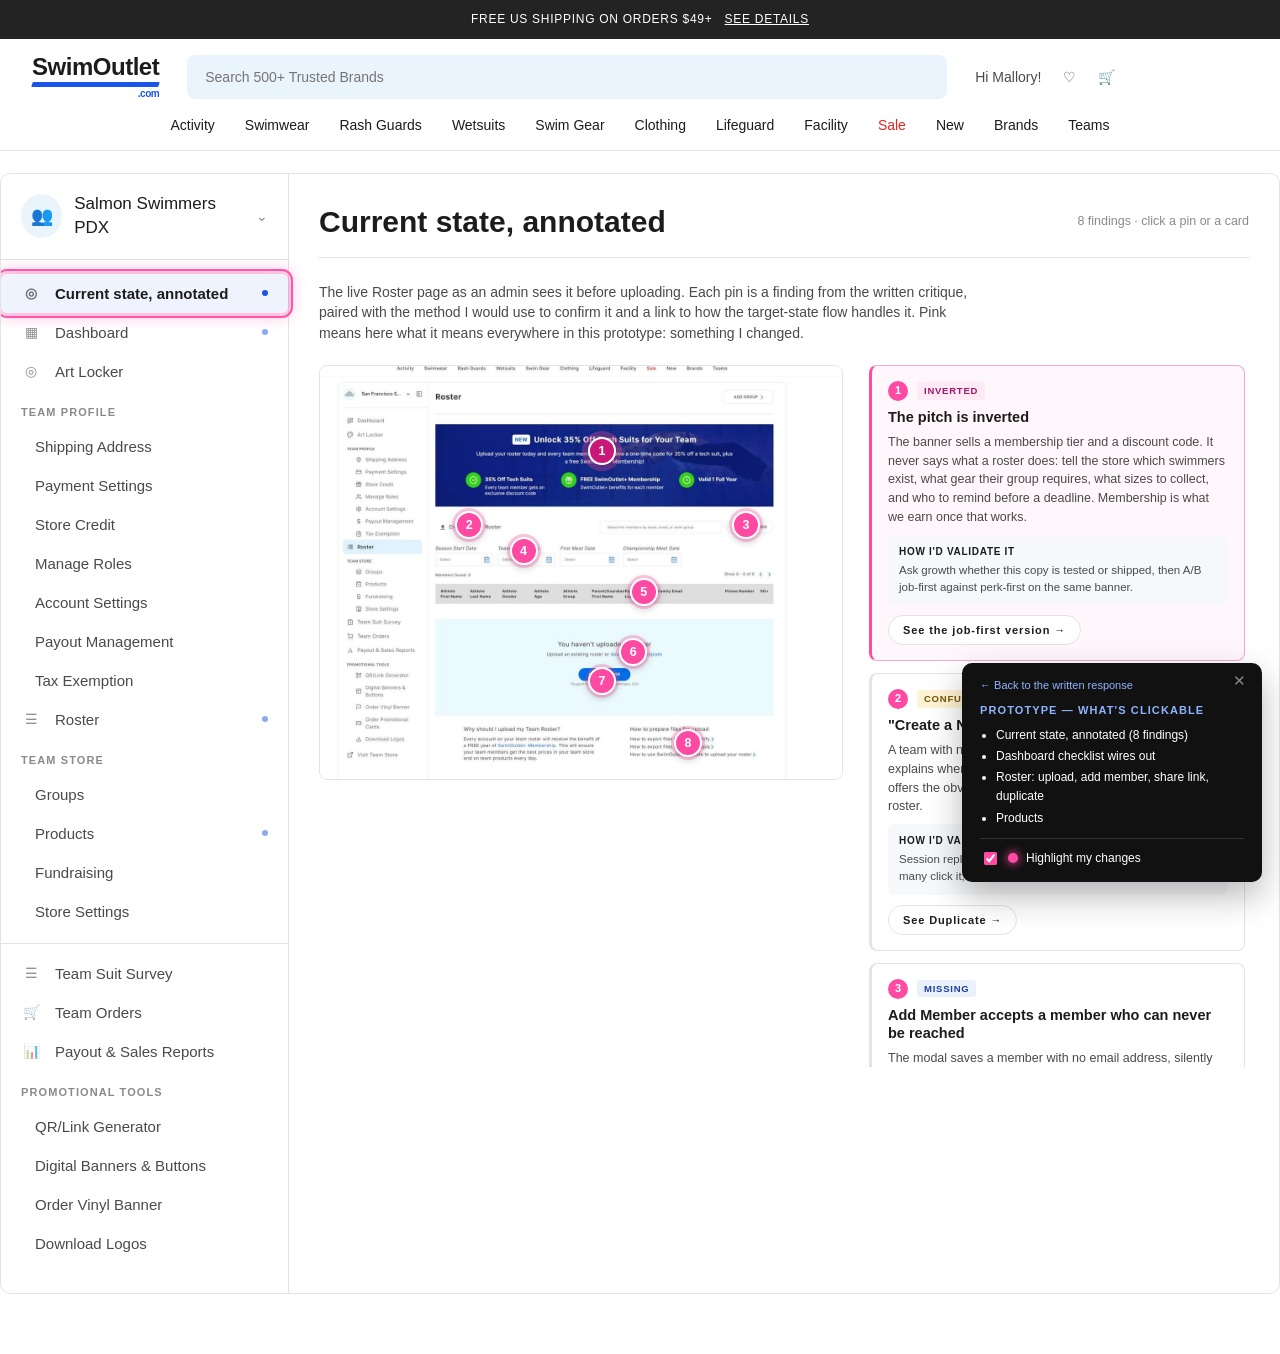
==== commit 0aea4148: "Add files via upload" ====
--- a/index.html
+++ b/index.html
@@ -4,744 +4,1480 @@
 <meta charset="utf-8">
 <meta name="viewport" content="width=device-width, initial-scale=1">
 <meta name="robots" content="noindex">
-<title>Team Roster Upload Experience — product exercise response</title>
+<title>SwimOutlet Team Store — Roster prototype</title>
 <link rel="preconnect" href="https://fonts.googleapis.com">
 <link rel="preconnect" href="https://fonts.gstatic.com" crossorigin>
-<link href="https://fonts.googleapis.com/css2?family=Archivo:wght@500;600;700;800&family=Source+Serif+4:ital,opsz,wght@0,8..60,400;0,8..60,600;1,8..60,400&family=IBM+Plex+Mono:wght@400;500;600&display=swap" rel="stylesheet">
+<link href="https://fonts.googleapis.com/css2?family=Poppins:wght@400;500;600;700&display=swap" rel="stylesheet">
 <style>
   :root{
-    --deep:#08263f; --deep-2:#0d3556; --cyan:#1aa3c4; --lane:#e8a33d;
-    --green:#1e9e5a; --pink:#ff4aa3; --ink:#12202c; --ink-2:#4a5b68;
-    --mute:#8a97a1; --rule:#dfe5ea; --paper:#fbfcfd;
+    --blue:#1a54e8; --blue-dark:#123fb5;
+    --ink:#1c1c1c; --ink-2:#4a4a4a; --muted:#8a8a8a;
+    --line:#e3e3e3; --table-head:#e6e6e6; --tint:#eaf4fd;
+    --green:#25b463; --amber:#e8a33d; --pink:#ff4aa3;
   }
   *{box-sizing:border-box}
-  html{scroll-behavior:smooth;scroll-padding-top:82px}
-  body{margin:0;background:var(--paper);color:var(--ink);font-family:'Source Serif 4',Georgia,serif;font-size:16.5px;line-height:1.55;-webkit-font-smoothing:antialiased}
-  h1,h2,h3,h4,.eyebrow,.mono,th,.btn,.topbar{font-family:'Archivo',system-ui,sans-serif}
-  .mono,.num{font-family:'IBM Plex Mono',ui-monospace,monospace;font-variant-numeric:tabular-nums}
-  .wrap{max-width:1080px;margin:0 auto;padding:0 32px}
-  a{color:var(--cyan)}
-
-  /* ---------- top bar ---------- */
-  .topbar{position:sticky;top:0;z-index:60;background:rgba(251,252,253,.94);backdrop-filter:blur(8px);border-bottom:1px solid var(--rule)}
-  .topbar-in{max-width:1080px;margin:0 auto;padding:12px 32px;display:flex;align-items:center;gap:22px}
-  .brand{font-size:13px;font-weight:700;letter-spacing:-.01em;white-space:nowrap}
-  .brand span{display:block;font-size:10.5px;font-weight:500;color:var(--mute);letter-spacing:.04em}
-  .tnav{display:flex;gap:16px;font-size:12px;font-weight:600;color:var(--ink-2);margin-left:8px}
-  .tnav a{color:var(--ink-2);text-decoration:none}
-  .tnav a:hover{color:var(--cyan)}
-  .tacts{margin-left:auto;display:flex;gap:10px}
-  .btn{display:inline-block;border:none;border-radius:999px;padding:10px 18px;font-size:11.5px;font-weight:700;letter-spacing:.07em;
-    text-transform:uppercase;text-decoration:none;cursor:pointer;white-space:nowrap}
-  .btn-primary{background:var(--cyan);color:#fff}
-  .btn-primary:hover{background:#158ba8}
-  .btn-ghost{background:#fff;border:1px solid var(--rule);color:var(--ink)}
-  .btn-ghost:hover{border-color:var(--mute)}
-
-  .eyebrow{font-size:10.5px;font-weight:700;letter-spacing:.18em;text-transform:uppercase;color:var(--cyan);display:flex;align-items:center;gap:10px;margin:0 0 14px}
-  .eyebrow::after{content:"";flex:1;height:1px;background:var(--rule)}
-
-  /* ---------- hero ---------- */
-  header.hero{background:var(--deep);color:#fff;padding:60px 0 54px;position:relative;overflow:hidden}
-  header.hero::before{content:"";position:absolute;inset:0;opacity:.5;background:repeating-linear-gradient(180deg,rgba(255,255,255,.055) 0 1px,transparent 1px 46px)}
-  header.hero::after{content:"";position:absolute;right:-120px;top:-90px;width:420px;height:420px;border-radius:50%;
-    background:radial-gradient(circle at 35% 35%,rgba(26,163,196,.42),transparent 62%)}
-  header.hero .wrap{position:relative}
-  .kicker{font-family:'Archivo';font-size:11px;letter-spacing:.2em;text-transform:uppercase;color:#7fd0e4;margin:0 0 20px}
-  h1{font-size:clamp(29px,4.3vw,50px);line-height:1.07;letter-spacing:-.022em;font-weight:700;margin:0 0 20px;max-width:21ch}
-  h1 em{font-style:normal;color:#ffd27a}
-  .standfirst{font-size:18.5px;color:#c9dae6;max-width:64ch;margin:0}
-  .evidence{display:flex;gap:12px;align-items:flex-start;margin-top:28px;padding:16px 20px;border:1px solid rgba(232,163,61,.5);
-    border-left:4px solid var(--lane);border-radius:4px;background:rgba(232,163,61,.1);max-width:72ch}
-  .evidence b{font-family:'Archivo';font-size:11px;letter-spacing:.14em;text-transform:uppercase;color:#ffd27a;white-space:nowrap;padding-top:3px}
-  .evidence p{margin:0;font-size:15px;color:#dbe7ef}
-  .meta{margin-top:26px;font-size:13px;color:#8fb1c6;font-family:'Archivo'}
-
-  /* ---------- sections ---------- */
-  section{padding:52px 0;border-bottom:1px solid var(--rule)}
-  h2{font-size:27px;letter-spacing:-.015em;margin:0 0 8px;font-weight:700}
-  h3{font-size:17px;margin:26px 0 8px;font-weight:600}
-  h4{font-size:15px;margin:0 0 6px;font-weight:600}
-  .sub{color:var(--ink-2);margin:0 0 28px;max-width:76ch}
-  p{margin:0 0 13px}
-  ul{margin:0 0 14px;padding-left:20px}
-  li{margin-bottom:7px}
-  strong,b{font-weight:600}
-  .lead-in{font-size:17.5px;color:var(--ink);max-width:74ch}
-
-  /* ---------- tables ---------- */
-  table{width:100%;border-collapse:collapse;background:#fff;border:1px solid var(--rule);border-radius:6px;overflow:hidden;margin-bottom:16px}
-  th{font-size:10px;letter-spacing:.13em;text-transform:uppercase;color:var(--cyan);font-weight:700;text-align:left;
-    padding:12px 14px;border-bottom:1px solid var(--rule);background:#f7f9fb;vertical-align:bottom}
-  td{padding:13px 14px;border-bottom:1px solid var(--rule);vertical-align:top;font-size:14.5px}
-  tr:last-child td{border-bottom:none}
-  td.mono,td.n{font-family:'IBM Plex Mono';font-size:13px;color:var(--ink-2)}
-  .disp{white-space:nowrap;font-family:'IBM Plex Mono';font-size:12.5px}
-  .disp.a{color:#14713f} .disp.b{color:#1a3f9e} .disp.c{color:#8a5b00} .disp.d{color:#a3261f}
-  .note{font-size:14px;color:var(--ink-2);border-left:3px solid var(--pink);padding-left:14px;max-width:78ch}
+  html,body{margin:0;padding:0}
+  body{font-family:'Poppins',-apple-system,BlinkMacSystemFont,'Segoe UI',sans-serif;color:var(--ink);background:#fff;font-size:14px;line-height:1.45}
+  button{font-family:inherit}
+  a{color:var(--blue);text-decoration:none}
+  a:hover{text-decoration:underline}
+  :focus-visible{outline:2px solid var(--blue);outline-offset:2px}
+
+  /* ---------- chrome ---------- */
+  .promo{background:#232323;color:#fff;font-size:12px;letter-spacing:.06em;text-align:center;padding:11px 40px}
+  .promo a{color:#fff;text-decoration:underline}
+  header.site{border-bottom:1px solid var(--line);padding:16px 32px 0}
+  .site-top{display:flex;align-items:center;gap:28px;max-width:1500px;margin:0 auto}
+  .wordmark{font-weight:700;font-size:24px;letter-spacing:-.02em;line-height:1;white-space:nowrap}
+  .wordmark .rule{display:block;height:5px;background:var(--blue);margin-top:3px;border-radius:1px;transform:skewX(-18deg)}
+  .wordmark small{display:block;text-align:right;font-size:10px;color:var(--blue);font-weight:600;margin-top:2px}
+  .search{flex:1;max-width:760px;background:var(--tint);border:none;border-radius:8px;padding:14px 18px;font-size:14px;color:var(--ink-2)}
+  .acct{display:flex;align-items:center;gap:22px;color:var(--ink-2);font-size:14px;white-space:nowrap}
+  nav.main{display:flex;gap:30px;justify-content:center;padding:16px 0 14px;font-size:14px;font-weight:500;flex-wrap:wrap}
+  nav.main .sale{color:#e0281f}
+
+  /* ---------- shell ---------- */
+  .shell{display:flex;max-width:1500px;margin:22px auto 60px;border:1px solid var(--line);border-radius:10px;overflow:hidden;min-height:720px}
+  aside{width:288px;flex:0 0 288px;border-right:1px solid var(--line);padding:18px 0 30px}
+  .team{display:flex;align-items:center;gap:12px;padding:0 20px 18px;border-bottom:1px solid var(--line);margin-bottom:14px}
+  .team-avatar{width:44px;height:44px;border-radius:50%;background:var(--tint);display:grid;place-items:center;font-size:18px}
+  .team-name{font-size:17px;font-weight:500}
+  .team .chev{margin-left:auto;color:var(--muted)}
+  .nav-label{font-size:11px;letter-spacing:.1em;color:var(--muted);font-weight:600;padding:14px 20px 6px}
+  .nav-item{display:flex;align-items:center;gap:14px;width:100%;background:none;border:none;text-align:left;
+    padding:11px 20px;font-size:15px;color:var(--ink-2);cursor:pointer}
+  .nav-item.sub{padding-left:34px}
+  .nav-item:hover{background:#f6f8fb;color:var(--ink)}
+  .nav-item .ico{width:20px;text-align:center;opacity:.6;font-size:14px}
+  .nav-item.active{background:#eef3fe;color:var(--ink);font-weight:600}
+  .nav-item.wired::after{content:"";width:6px;height:6px;border-radius:50%;background:var(--blue);margin-left:auto;opacity:.5}
+  .nav-item.active.wired::after{opacity:1}
+  main{flex:1;min-width:0;padding:26px 30px 40px}
+
+  .page-head{display:flex;align-items:center;justify-content:space-between;gap:20px;padding-bottom:14px;border-bottom:1px solid var(--line);margin-bottom:24px}
+  h1{font-size:30px;font-weight:600;margin:0}
+  .btn{border:none;border-radius:999px;padding:13px 26px;font-size:13px;font-weight:600;letter-spacing:.08em;cursor:pointer}
+  .btn-primary{background:var(--blue);color:#fff}
+  .btn-primary:hover{background:var(--blue-dark)}
+  .btn-ghost{background:#fff;border:1px solid var(--line);color:var(--ink)}
+  .btn-ghost:hover{border-color:var(--muted)}
+  .btn-white{background:#fff;color:var(--ink);border:none;padding:10px 20px;letter-spacing:0;font-size:13.5px}
 
   /* ---------- annotated critique ---------- */
-  .crit-grid{display:grid;grid-template-columns:minmax(0,1.35fr) minmax(0,1fr);gap:24px;align-items:start;margin-top:6px}
-  .shot-wrap{position:relative;border:1px solid var(--rule);border-radius:8px;overflow:hidden;background:#fff}
+  .bmeta{font-size:12.5px;color:var(--muted)}
+  .blead{max-width:84ch;color:var(--ink-2);font-size:14px;margin:0 0 22px}
+  .before-grid{display:grid;grid-template-columns:minmax(0,1fr) 380px;gap:26px;align-items:start}
+  .shot-wrap{position:relative;border:1px solid var(--line);border-radius:8px;overflow:hidden;background:#fff}
   .shot{display:block;width:100%;height:auto}
-  .pin{position:absolute;transform:translate(-50%,-50%);width:26px;height:26px;border-radius:50%;border:2px solid #fff;
-    background:var(--pink);color:#fff;font-family:'Archivo';font-size:12px;font-weight:700;cursor:pointer;display:grid;place-items:center;
-    box-shadow:0 0 0 3px rgba(255,74,163,.28),0 2px 8px rgba(0,0,0,.28)}
+  .pin{position:absolute;transform:translate(-50%,-50%);width:28px;height:28px;border-radius:50%;border:2px solid #fff;
+    background:var(--pink);color:#fff;font-size:12.5px;font-weight:700;cursor:pointer;display:grid;place-items:center;
+    box-shadow:0 0 0 3px rgba(255,74,163,.28),0 2px 8px rgba(0,0,0,.28);animation:pinPulse 2.8s ease-in-out infinite}
   .pin:hover{transform:translate(-50%,-50%) scale(1.15)}
-  .pin.on{background:#c9187a;box-shadow:0 0 0 6px rgba(255,74,163,.3),0 2px 10px rgba(0,0,0,.3)}
-  .crit-rail{display:flex;flex-direction:column;gap:10px;max-height:640px;overflow-y:auto;padding-right:4px}
-  .crit{border:1px solid var(--rule);border-left:3px solid var(--rule);border-radius:8px;padding:14px 15px;background:#fff;cursor:pointer;transition:background .15s,border-color .15s}
-  .crit:hover{background:#f8fafb}
-  .crit.on{border-color:#f4a9cd;border-left-color:var(--pink);background:#fff8fb}
-  .crit-head{display:flex;align-items:center;gap:9px;margin-bottom:6px}
-  .cnum{width:19px;height:19px;border-radius:50%;background:var(--pink);color:#fff;font-family:'Archivo';font-size:10.5px;font-weight:700;display:grid;place-items:center;flex:0 0 19px}
-  .ctag{font-family:'Archivo';font-size:9px;font-weight:700;letter-spacing:.09em;text-transform:uppercase;padding:2px 7px;border-radius:3px}
+  .pin.on{background:#c9187a;animation:none;box-shadow:0 0 0 6px rgba(255,74,163,.3),0 2px 10px rgba(0,0,0,.3)}
+  @keyframes pinPulse{0%,100%{box-shadow:0 0 0 3px rgba(255,74,163,.24),0 2px 8px rgba(0,0,0,.26)}
+    50%{box-shadow:0 0 0 7px rgba(255,74,163,.34),0 2px 8px rgba(0,0,0,.26)}}
+  .crit-rail{display:flex;flex-direction:column;gap:12px;max-height:78vh;overflow-y:auto;padding-right:4px}
+  .crit{border:1px solid var(--line);border-left:3px solid var(--line);border-radius:8px;padding:15px 16px;cursor:pointer;background:#fff;transition:background .15s,border-color .15s}
+  .crit:hover{background:#fafbfd}
+  .crit.on{border-color:#f4a9cd;border-left-color:var(--pink);background:#fff7fb}
+  .crit-head{display:flex;align-items:center;gap:9px;margin-bottom:7px}
+  .cnum{width:20px;height:20px;border-radius:50%;background:var(--pink);color:#fff;font-size:11px;font-weight:700;display:grid;place-items:center;flex:0 0 20px}
+  .ctag{font-size:9.5px;font-weight:700;letter-spacing:.08em;text-transform:uppercase;padding:2px 7px;border-radius:3px}
   .ctag.inverted{background:#fdeaf4;color:#a3186b}
   .ctag.confusing{background:#fff3d6;color:#7a5600}
   .ctag.missing{background:#eaf1fb;color:#1a3f9e}
-  .crit p{margin:0 0 7px;font-size:13.5px;color:var(--ink-2);line-height:1.5}
-  .crit .how{background:#f6f8fb;border-radius:6px;padding:9px 11px;font-size:12px;margin:0}
-  .crit .how b{display:block;font-family:'Archivo';color:var(--ink);font-size:9.5px;letter-spacing:.08em;text-transform:uppercase;margin-bottom:3px}
-
-  /* ---------- wsjf board ---------- */
-  .board td.item{font-size:15px;line-height:1.3}
-  .board td.item small{display:block;font-family:'Archivo';font-size:12px;color:var(--mute);margin-top:3px}
-  .rope{display:flex;align-items:center;gap:10px;min-width:150px}
-  .rope-track{flex:1;height:8px;border-radius:999px;background:#eaeff3;overflow:hidden}
-  .rope-fill{display:block;height:100%;width:0;border-radius:999px;background:var(--cyan);transition:width .9s cubic-bezier(.2,.7,.3,1)}
-  tr.flag .rope-fill{background:var(--pink)}
-  tr.flag .score{color:#c9187a}
-  tr.parked{opacity:.62}
-  tr.parked .rope-fill{background:var(--mute)}
-  .score{font-family:'IBM Plex Mono';font-weight:600;font-size:13.5px;width:44px;text-align:right}
-
-  /* ---------- phases + cards ---------- */
-  .cards{display:grid;grid-template-columns:repeat(3,1fr);gap:18px;margin-bottom:8px}
-  .card{background:#fff;border:1px solid var(--rule);border-radius:8px;padding:20px 20px 18px;position:relative}
-  .card::before{content:"";position:absolute;left:0;top:20px;bottom:20px;width:3px;border-radius:0 3px 3px 0;background:var(--cyan)}
-  .card.amber::before{background:var(--lane)}
-  .card.mute::before{background:var(--mute)}
-  .card .tag{font-family:'Archivo';font-size:9.5px;letter-spacing:.13em;text-transform:uppercase;color:var(--mute);display:block;margin-bottom:7px}
-  .card ul{margin:10px 0 0;padding-left:18px;font-size:14px;color:var(--ink-2)}
-  .card p{font-size:14px;color:var(--ink-2)}
-  .gate{margin-top:14px;font-size:12.5px;color:var(--ink-2);background:#f6f8fb;border-radius:6px;padding:11px 13px}
-  .gate b{font-family:'Archivo';display:block;font-size:9.5px;letter-spacing:.11em;text-transform:uppercase;color:var(--lane);margin-bottom:3px}
-
-  .scenario{border-left:2px solid var(--rule);padding:2px 0 2px 20px;margin-bottom:22px}
-  .scenario h4{font-size:15.5px}
-  .scenario ul{margin-bottom:0}
-  .try{display:inline-flex;align-items:center;gap:7px;font-family:'Archivo';font-size:11.5px;font-weight:700;letter-spacing:.05em;
-    text-transform:uppercase;text-decoration:none;color:var(--cyan);margin-top:8px}
-  .try:hover{text-decoration:underline}
-
-  .metric-cols{display:grid;grid-template-columns:1fr 1fr;gap:26px}
-  .pill-row{display:flex;gap:8px;flex-wrap:wrap;margin:0 0 14px}
-  .pill{font-family:'IBM Plex Mono';font-size:11px;background:#eef4f8;color:var(--ink-2);border-radius:4px;padding:4px 9px}
-
-  .bet{background:var(--deep-2);color:#fff;border-radius:8px;padding:32px 32px 28px;position:relative;overflow:hidden;margin-top:8px}
-  .bet::before{content:"";position:absolute;inset:0;opacity:.6;background:repeating-linear-gradient(180deg,rgba(255,255,255,.05) 0 1px,transparent 1px 40px)}
-  .bet>*{position:relative}
-  .bet h3{color:#fff;margin-top:0}
-  .bet p{color:#c9dae6;max-width:76ch}
-  .bet b{color:#ffd27a}
-
-  footer{padding:36px 0 70px;color:var(--mute);font-size:13.5px}
-  footer .rule{height:1px;background:var(--rule);margin-bottom:22px}
-  footer b{color:var(--ink-2)}
-
-  @media (max-width:980px){
-    .crit-grid,.cards,.metric-cols{grid-template-columns:1fr}
-    .crit-rail{max-height:none}
-    .tnav{display:none}
-    .wrap,.topbar-in{padding-left:20px;padding-right:20px}
-  }
-  @media (prefers-reduced-motion:reduce){html{scroll-behavior:auto}.rope-fill{transition:none}}
-
-  /* ---------- print ---------- */
-  @media print{
-    body{background:#fff;font-size:10.5pt}
-    .topbar,.tacts,.try{display:none !important}
-    header.hero{background:#08263f !important;-webkit-print-color-adjust:exact;print-color-adjust:exact;padding:28px 0}
-    h1{font-size:23pt}
-    section{padding:16px 0;break-inside:avoid}
-    .crit-grid,.cards,.metric-cols{display:block}
-    .card,.crit{break-inside:avoid;margin-bottom:10px}
-    .crit-rail{max-height:none;overflow:visible;display:block}
-    .shot-wrap{margin-bottom:14px}
-    .rope-fill{transition:none}
-    table{break-inside:auto}
-    tr{break-inside:avoid}
-    a{color:var(--ink);text-decoration:none}
-  }
+  .crit h4{margin:0 0 6px;font-size:14.5px;font-weight:600;line-height:1.3}
+  .crit p{margin:0 0 8px;font-size:12.5px;color:var(--ink-2);line-height:1.5}
+  .crit .how{background:#f6f8fb;border-radius:6px;padding:9px 11px;font-size:11.5px;margin-bottom:10px}
+  .crit .how b{display:block;color:var(--ink);font-size:10px;letter-spacing:.07em;text-transform:uppercase;margin-bottom:3px}
+  .fixbtn{padding:8px 14px;font-size:11px}
+
+  /* ---------- dashboard ---------- */
+  .dash-top{display:flex;align-items:center;justify-content:space-between;gap:24px;flex-wrap:wrap;margin-bottom:22px}
+  .dash-top h1{font-size:30px}
+  .storelink{font-weight:600;font-size:17px}
+  .feature-banner{display:flex;align-items:center;gap:18px;background:#4a41d8;color:#fff;border-radius:6px;padding:16px 20px;margin-bottom:26px}
+  .fb-pill{background:#372fb0;border-radius:999px;padding:6px 16px;font-size:12.5px;white-space:nowrap}
+  .fb-text{flex:1;font-size:15px;font-weight:500}
+  .fb-x{background:none;border:none;color:#fff;font-size:17px;cursor:pointer;opacity:.85}
+  .dash-grid{display:grid;grid-template-columns:minmax(0,1fr) 360px;gap:24px;align-items:start}
+  .card{border:1px solid var(--line);border-radius:6px;background:#fff;overflow:hidden}
+  .card-blue{border-top:4px solid var(--blue)}
+  .card-green{border-top:4px solid var(--green)}
+  .card-head{display:flex;align-items:center;justify-content:space-between;gap:16px;padding:22px 24px;border-bottom:1px solid var(--line)}
+  .card-head h2{font-size:21px;font-weight:600;margin:0}
+  .btn-flat{background:#f0f0f0;color:#6d6d6d;border-radius:4px;padding:12px 26px;min-width:132px;font-size:12px}
+  .btn-flat:hover{background:#e3e6ea;color:var(--ink)}
+  .btn-flat.is-soon{cursor:default;color:#9a9a9a}
+  .cl-note{margin:0;padding:14px 24px;font-size:12.5px;color:var(--ink-2);background:#f8fafe;border-bottom:1px solid var(--line)}
+  .k-green{color:#187a45} .k-amber{color:#8a5b00} .k-fill{color:var(--green)}
+  .snowball{padding:16px 24px 18px;border-bottom:1px solid var(--line)}
+  .sb-bar{height:7px;border-radius:999px;background:#ececec;overflow:hidden}
+  .sb-bar span{display:block;height:100%;width:0;border-radius:999px;background:var(--green);transition:width .45s ease}
+  .snowball p{margin:10px 0 0;font-size:13px;color:var(--ink-2)}
+  .snowball b{color:var(--ink)}
+  .check-row{display:flex;align-items:center;gap:16px;padding:16px 24px;border-bottom:1px solid var(--line)}
+  .check-row:last-child{border-bottom:none}
+  .ring{width:22px;height:22px;border:1.6px solid #b9b9b9;border-radius:50%;flex:0 0 22px;display:grid;place-items:center;font-size:11px;font-weight:600;color:#8a8a8a}
+  .check-row.quick .ring{border-color:var(--green);border-width:2px;color:var(--green);box-shadow:0 0 0 3px rgba(37,180,99,.13)}
+  .check-row.heavy .ring{border-color:var(--amber);border-width:2px;color:#8a5b00;box-shadow:0 0 0 3px rgba(232,163,61,.15)}
+  .check-row.blocked .ring{border-color:#c9c9c9;color:var(--muted)}
+  .check-row.done .ring{border-color:var(--green);background:var(--green);color:#fff;font-size:12px;box-shadow:0 0 0 3px rgba(37,180,99,.18)}
+  .cr-label{flex:1;font-size:16px}
+  .check-row.done .cr-label{text-decoration:line-through;text-decoration-color:var(--green);text-decoration-thickness:2px;color:var(--ink-2)}
+  .eta{font-size:11.5px;color:var(--muted);white-space:nowrap;margin-right:4px}
+  .check-row.done .eta{visibility:hidden}
+  .rail{display:flex;flex-direction:column;gap:24px}
+  .rail-head{background:#f6f8fb;border-bottom:1px solid var(--line);padding:14px 20px;font-size:12px;font-weight:700;letter-spacing:.09em;color:var(--ink-2)}
+  .rail-head.center{text-align:center;font-size:15px;letter-spacing:.02em;background:#fff;font-weight:600;color:var(--ink)}
+  .rail-body{padding:18px 20px;display:flex;flex-direction:column;gap:12px}
+  .stat{display:flex;justify-content:space-between;align-items:center;font-size:17px}
+  .stat b{color:var(--blue);font-size:19px}
+  .qtable{width:100%;border-collapse:collapse;border-top:1px solid var(--line)}
+  .qtable th{background:#fff;font-size:10.5px;letter-spacing:.08em;color:var(--ink-2);text-align:right;padding:12px 20px 6px;font-weight:600}
+  .qtable th:first-child{text-align:left}
+  .qtable td{padding:9px 20px;font-size:13.5px;text-align:right}
+  .qtable td:first-child{text-align:left;font-weight:600;color:var(--ink)}
+  .rail-foot{text-align:center;padding:16px 20px 20px;font-weight:600;font-size:14px}
+  .promo-grid{display:grid;grid-template-columns:1fr 1fr;gap:2px;background:var(--line)}
+  .ptool{background:#fff;border:none;padding:22px 12px;font-family:inherit;font-size:12.5px;color:var(--ink);
+    display:flex;flex-direction:column;align-items:center;gap:10px;cursor:pointer;text-align:center;line-height:1.3}
+  .ptool span{font-size:24px}
+  .ptool:hover{background:#f6f8fb}
+  .ptool:last-child{grid-column:1 / -1}
+  .svc-row{display:flex;align-items:center;gap:20px;padding:18px 24px;border-bottom:1px solid var(--line);transition:background .15s}
+  .svc-row:last-child{border-bottom:none}
+  .svc-copy{flex:1;display:flex;flex-direction:column}
+  .svc-label{font-size:16px}
+  .tip{max-height:0;opacity:0;overflow:hidden;font-size:12.5px;color:var(--ink-2);max-width:560px;margin-top:0;
+    transition:max-height .22s ease,opacity .18s ease,margin-top .22s ease}
+  .svc-row:hover,.svc-row:focus-within,.svc-row:focus{background:#f6f8fb;outline:none}
+  .svc-row:hover .tip,.svc-row:focus-within .tip,.svc-row:focus .tip{max-height:90px;opacity:1;margin-top:6px}
+  .section-title{font-size:24px;font-weight:600;text-align:center;margin:40px 0 20px}
+  .help-grid{display:grid;grid-template-columns:minmax(0,1.4fr) minmax(0,1fr);border:1px solid var(--line);border-radius:6px;overflow:hidden}
+  .help-grid .card{border:none;border-radius:0}
+  .rep{display:flex;gap:22px;padding:26px 28px}
+  .rep-avatar{width:104px;height:104px;border-radius:50%;background:#eceef1;display:grid;place-items:center;font-size:44px;flex:0 0 104px}
+  .rep-body{display:flex;flex-direction:column;gap:4px;min-width:0}
+  .rep-body b{font-size:22px;font-weight:600}
+  .rep-role{color:var(--ink-2);font-size:14px;margin-bottom:8px}
+  .rep-line{font-size:14px;color:var(--ink-2);overflow-wrap:anywhere}
+  .rep-actions{display:flex;gap:10px;flex-wrap:wrap;margin-top:14px}
+  .rep-actions .btn{padding:11px 20px;font-size:11.5px}
+  .rep-actions a.btn{display:inline-block;text-decoration:none}
+  .booklink{margin-top:12px;font-size:14px;font-weight:600}
+  .helpdesk{background:#efefef;display:flex;flex-direction:column;align-items:center;justify-content:center;gap:12px;padding:30px 24px;text-align:center}
+  .helpdesk p{margin:0;color:var(--ink-2);font-size:14.5px}
+  .helpdesk a{font-weight:700;font-size:16px}
+
+  /* ---------- roster ---------- */
+  .banner{background:linear-gradient(105deg,#0e2f9a,#1a54e8 60%,#2b6fe0);color:#fff;border-radius:6px;padding:34px 30px;text-align:center;margin-bottom:26px}
+  .banner .pill{display:inline-block;background:#fff;color:var(--blue);font-size:11px;font-weight:700;letter-spacing:.1em;padding:5px 10px;border-radius:4px;vertical-align:middle;margin-right:12px}
+  .banner h2{display:inline;font-size:26px;font-weight:600;margin:0}
+  .banner p{max-width:760px;margin:16px auto 24px;font-size:15px;opacity:.95}
+  .banner-perks{display:flex;gap:34px;justify-content:center;flex-wrap:wrap;text-align:left}
+  .perk{display:flex;gap:12px;align-items:flex-start;max-width:280px}
+  .perk .badge{width:34px;height:34px;border-radius:50%;background:var(--green);display:grid;place-items:center;flex:0 0 34px;font-size:15px}
+  .perk b{display:block;font-size:15px}
+  .perk span{font-size:12.5px;opacity:.9}
+  .roster-bar{display:flex;align-items:center;gap:18px;flex-wrap:wrap;margin-bottom:22px}
+  .create-wrap{position:relative}
+  .roster-id{display:flex;align-items:center;gap:14px}
+  .rid-avatar{width:44px;height:44px;border-radius:50%;background:#e9e9ea;color:#6d6d6d;display:grid;place-items:center;font-size:14px;font-weight:600;flex:0 0 44px}
+  .rid-text{display:flex;flex-direction:column;line-height:1.25}
+  .rid-text b{font-size:19px;font-weight:600}
+  .rid-text i{font-style:normal;font-size:14px;color:var(--ink-2)}
+  .rid-chev{background:none;border:none;color:var(--blue);font-size:20px;cursor:pointer;padding:0 6px;line-height:1}
+  .member-search{flex:1;min-width:240px;max-width:460px;margin-left:auto;border:1px solid var(--line);border-radius:999px;padding:13px 20px;font-size:13.5px}
+  .add-wrap{position:relative}
+  .menu{position:absolute;right:0;top:calc(100% + 8px);background:#fff;border:1px solid var(--line);border-radius:6px;
+    box-shadow:0 12px 30px rgba(0,0,0,.12);min-width:250px;z-index:40;overflow:hidden}
+  .menu.left{left:0;right:auto}
+  .menu button{display:flex;align-items:center;gap:14px;width:100%;background:none;border:none;padding:18px 22px;font-size:16px;cursor:pointer;text-align:left;color:var(--ink)}
+  .menu button + button{border-top:1px solid var(--line)}
+  .menu button:hover{background:#f6f8fb}
+  .rmenu{min-width:300px}
+  .rmenu .rm-head{display:flex;align-items:center;gap:14px;padding:18px 22px 12px}
+  .rmenu .rm-edit{display:block;padding:0 22px 18px;font-size:15px;font-weight:500;border-bottom:1px solid var(--line)}
+  .dates{display:grid;grid-template-columns:repeat(4,minmax(0,1fr));gap:20px;margin-bottom:18px;padding:16px;border-radius:8px;
+    border:1px solid transparent;transition:border-color .16s,background .16s}
+  .dates:hover,.dates:focus-within{border-color:#c9d9fb;background:#f8fafe}
+  .dates label{display:flex;align-items:baseline;gap:8px;font-style:italic;font-size:15px;margin-bottom:8px}
+  .when{font-style:normal;font-size:11px;color:var(--muted);white-space:nowrap;opacity:0;transition:opacity .16s}
+  .dates:hover .when,.dates:focus-within .when{opacity:1}
+  .fake-select{border:1px solid var(--line);border-radius:6px;padding:12px 14px;color:var(--muted);display:flex;justify-content:space-between;font-size:13.5px}
+  .count-row{display:flex;justify-content:space-between;align-items:center;font-size:13.5px;color:var(--ink-2);margin-bottom:10px}
+  table.roster{width:100%;border-collapse:collapse}
+  table.roster thead th{background:var(--table-head);text-align:left;font-size:12.5px;font-weight:600;padding:14px 12px;vertical-align:bottom}
+  table.roster tbody td{padding:15px 12px;border-bottom:1px solid var(--line);font-size:13.5px;color:var(--ink-2)}
+  table.roster tbody tr:hover{background:#fafbfd}
+  .req-flag{display:inline-block;background:#fff3d6;border:1px solid #f0c95f;color:#7a5600;font-size:9.5px;font-weight:700;
+    letter-spacing:.06em;padding:1px 5px;border-radius:3px;margin-top:5px}
+  .so-yes{color:var(--green);font-weight:600}
+  .so-no{color:var(--muted)}
+  .empty{background:var(--tint);border-radius:4px;text-align:center;padding:70px 20px}
+  .empty h3{font-size:27px;font-weight:500;margin:0 0 10px}
+  .empty p{margin:0 0 22px;font-size:15px;color:var(--ink-2)}
+  .empty .note{font-size:11px;color:var(--muted);margin-top:12px}
+  .helpcols{display:grid;grid-template-columns:1fr 1fr;gap:40px;margin-top:34px}
+  .helpcols h4{font-size:17px;font-weight:500;margin:0 0 12px}
+  .helpcols p{margin:0;color:var(--ink-2);font-size:13.5px;max-width:420px}
+  .helpcols li{list-style:none;margin-bottom:8px;font-size:13.5px}
+
+  /* ---------- products ---------- */
+  .filters{display:flex;gap:10px;flex-wrap:wrap;margin-bottom:22px}
+  .chip{border:1px solid var(--line);border-radius:999px;padding:8px 16px;font-size:12.5px;background:#fff;cursor:pointer;color:var(--ink-2)}
+  .chip.on{background:var(--ink);color:#fff;border-color:var(--ink)}
+  .prod-grid{display:grid;grid-template-columns:repeat(auto-fill,minmax(230px,1fr));gap:22px}
+  .prod{border:1px solid var(--line);border-radius:8px;overflow:hidden;display:flex;flex-direction:column}
+  .prod .thumb{aspect-ratio:1/1;background:var(--tint);display:grid;place-items:center;font-size:38px;color:#9dbcd8}
+  .prod .body{padding:14px;display:flex;flex-direction:column;gap:6px;flex:1}
+  .prod .name{font-size:14px;font-weight:500}
+  .prod .meta{font-size:12px;color:var(--muted)}
+  .prod .foot{margin-top:auto;display:flex;align-items:center;justify-content:space-between;padding-top:10px}
+  .price{font-weight:600}
+  .tag{font-size:10.5px;font-weight:600;letter-spacing:.06em;padding:3px 8px;border-radius:999px}
+  .tag.live{background:#e3f6ea;color:#1d7a45}
+  .tag.draft{background:#f1f1f1;color:#6d6d6d}
+  .stub{border:1px dashed var(--line);border-radius:8px;padding:70px 30px;text-align:center;color:var(--muted)}
+  .stub b{display:block;color:var(--ink);font-size:18px;font-weight:500;margin-bottom:8px}
+
+  /* ---------- modals ---------- */
+  .scrim{position:fixed;inset:0;background:rgba(20,22,28,.62);display:none;align-items:flex-start;justify-content:center;padding:50px 20px;overflow:auto;z-index:100}
+  .scrim.open{display:flex}
+  .modal{background:#fff;border-radius:10px;width:100%;max-width:840px;padding:36px 46px 40px;position:relative}
+  .modal h2{text-align:center;font-size:30px;font-weight:600;margin:0 0 26px}
+  .modal .x{position:absolute;top:20px;right:24px;background:none;border:none;font-size:22px;color:var(--blue);cursor:pointer;line-height:1}
+  .modal .sub{text-align:center;color:var(--ink-2);margin:-14px 0 26px}
+  .field{display:grid;grid-template-columns:1fr 1.15fr;gap:24px;align-items:center;margin-bottom:16px}
+  .field label{font-size:16px}
+  .field .req{color:#d0342c;margin-left:3px}
+  .field input,.field select{width:100%;border:1px solid var(--line);border-radius:6px;padding:14px 16px;font-size:14px;font-family:inherit}
+  .field .hint{grid-column:2;font-size:11.5px;color:var(--muted);margin-top:-8px}
+  .field.invalid input{border-color:#d0342c;background:#fff7f6}
+  .err{grid-column:2;font-size:11.5px;color:#d0342c;margin-top:-8px;display:none}
+  .field.invalid .err{display:block}
+  .modal-actions{display:flex;align-items:center;justify-content:center;gap:22px;margin-top:30px}
+  .modal-foot{text-align:center;margin-top:26px;font-size:13.5px;color:var(--ink-2)}
+  .review{display:grid;grid-template-columns:1fr 1.15fr;gap:14px 24px;font-size:16px}
+  .review dt{color:var(--ink-2)} .review dd{margin:0}
+  .link-btn{background:none;border:none;color:var(--blue);cursor:pointer;font-size:15px;padding:0}
+
+  /* upload */
+  .sheet-wrap{overflow-x:auto;border:1px solid #c6ccd3;border-radius:4px;margin-bottom:14px;background:#fff}
+  .sheet{border-collapse:collapse;width:max-content;min-width:100%;font-size:12px}
+  .sheet th,.sheet td{border:1px solid #d8dde3;padding:7px 10px;white-space:nowrap;text-align:left;font-weight:400;color:var(--ink-2)}
+  .sheet thead th{background:#f1f3f4;text-align:center;font-size:11px;color:#5f6368;font-weight:600;letter-spacing:.04em;padding:5px 10px}
+  .sheet thead th.req{background:#fdefc3;color:#6b5200}
+  .sheet .corner,.sheet .row-num{width:34px;background:#f1f3f4;text-align:center;font-size:11px;color:#5f6368;font-weight:600}
+  .sheet td.hdr{font-weight:600;color:var(--ink);background:#fafbfc}
+  .sheet td.hdr.req{background:#fff8dd}
+  .sheet td.req{background:#fffdf3}
+  .req-chip{display:block;margin-top:4px;font-size:8.5px;font-weight:700;letter-spacing:.06em;color:#7a5600;background:#ffeaa8;
+    border:1px solid #f0c95f;border-radius:3px;padding:1px 4px;width:max-content}
+  .sheet-note{font-size:12.5px;color:var(--ink-2);background:#f6f8fb;border:1px solid var(--line);border-radius:8px;padding:12px 16px;margin:0 0 18px}
+  .dropzone{border:2px dashed #bcd0ee;border-radius:10px;background:var(--tint);text-align:center;padding:34px 20px;margin-bottom:16px}
+  .dropzone.hot{border-color:var(--blue);background:#e2effb}
+  .dzfile{display:block;margin-top:12px;font-size:12.5px;color:var(--muted)}
+  .dzfile.has{color:var(--ink);font-weight:600}
+  .examples{display:flex;align-items:center;gap:10px;flex-wrap:wrap;margin-bottom:18px;font-size:13px;color:var(--ink-2)}
+  .examples .chip{font-size:12.5px;padding:7px 14px}
+  .examples .chip:hover{border-color:var(--blue);color:var(--blue)}
+  .up-modes{display:flex;gap:24px;justify-content:center;font-size:14px;margin-bottom:8px}
+  .up-modes label{display:flex;align-items:center;gap:8px;cursor:pointer}
+  .up-modes input{accent-color:var(--blue)}
+  .maptable{width:100%;border-collapse:collapse;margin-bottom:16px}
+  .maptable th{text-align:left;font-size:10.5px;letter-spacing:.09em;text-transform:uppercase;color:var(--muted);padding:8px 10px;border-bottom:1px solid var(--line)}
+  .maptable td{padding:11px 10px;border-bottom:1px solid var(--line);font-size:13.5px}
+  .maptable select{width:100%;border:1px solid var(--line);border-radius:6px;padding:9px 10px;font-family:inherit;font-size:13px}
+  .mstat{font-size:10px;font-weight:700;letter-spacing:.07em;text-transform:uppercase;padding:2px 7px;border-radius:3px;white-space:nowrap}
+  .mstat.ok{background:#e3f6ea;color:#1d7a45}
+  .mstat.miss{background:#fdeaea;color:#a3261f}
+  .mstat.none{background:#f1f1f1;color:#6d6d6d}
+  .up-summary{background:#f6f8fb;border:1px solid var(--line);border-radius:8px;padding:14px 16px;font-size:13.5px;color:var(--ink-2);margin-bottom:6px}
+  .up-summary b{color:var(--ink)}
+
+  /* share + register + duplicate */
+  .linkbox{display:flex;align-items:center;gap:14px;background:#f6f8fb;border:1px solid var(--line);border-radius:8px;padding:12px 12px 12px 18px;font-size:14px}
+  .linkbox span{flex:1;font-family:ui-monospace,SFMono-Regular,Menlo,monospace;font-size:13px;overflow-wrap:anywhere}
+  .linkbox .btn{padding:9px 18px}
+  .chips{display:flex;flex-wrap:wrap;gap:8px;margin:-4px 0 18px}
+  .chip-recip{display:inline-flex;align-items:center;gap:8px;background:#eef3fe;border:1px solid #c9d9fb;color:#1a3f9e;border-radius:999px;padding:6px 8px 6px 14px;font-size:12.5px}
+  .chip-recip button{background:none;border:none;color:#1a3f9e;cursor:pointer;font-size:13px;padding:0 4px}
+  .chip-recip .kind{font-size:10px;letter-spacing:.06em;background:#fff;border-radius:3px;padding:1px 5px;color:#4a68b8}
+  .reg-flag{display:inline-block;background:#fff3d6;border:1px solid #f0c95f;color:#7a5600;font-size:10.5px;font-weight:700;letter-spacing:.08em;padding:4px 9px;border-radius:4px;margin-bottom:14px}
+  .optin{display:flex;gap:14px;align-items:flex-start;background:#f6f8fb;border:1px solid var(--line);border-radius:8px;padding:18px 20px;margin-top:22px;font-size:13px;color:var(--ink-2);line-height:1.5;cursor:pointer}
+  .optin input{width:19px;height:19px;margin:1px 0 0;accent-color:var(--blue);flex:0 0 19px}
+  .optin b{display:block;color:var(--ink);font-size:14.5px;font-weight:600;margin-bottom:4px}
+  .pick-list{display:flex;flex-direction:column;gap:10px;margin-bottom:18px}
+  .pick{display:flex;align-items:center;gap:14px;border:1px solid var(--line);border-radius:8px;padding:16px 18px;cursor:pointer;transition:border-color .15s,background .15s}
+  .pick:hover{border-color:#c9d9fb;background:#f8fafe}
+  .pick input{accent-color:var(--blue);width:18px;height:18px;flex:0 0 18px}
+  .pick .pname{font-size:16px}
+  .pick .pcount{margin-left:auto;font-size:12.5px;color:var(--muted)}
+  .carry{font-size:12.5px;color:var(--ink-2);background:#f6f8fb;border:1px solid var(--line);border-radius:8px;padding:14px 16px;margin:0}
+
+  /* ---------- change highlights ---------- */
+  .chg{outline:2px solid rgba(255,74,163,.9);outline-offset:3px;border-radius:6px;
+    box-shadow:0 0 0 5px rgba(255,74,163,.14),0 0 16px 3px rgba(255,74,163,.38);animation:chgPulse 2.8s ease-in-out infinite}
+  @keyframes chgPulse{0%,100%{box-shadow:0 0 0 5px rgba(255,74,163,.12),0 0 12px 2px rgba(255,74,163,.30)}
+    50%{box-shadow:0 0 0 7px rgba(255,74,163,.18),0 0 22px 5px rgba(255,74,163,.48)}}
+  th.chg{outline-offset:-2px} td.chg{outline-offset:-3px}
+  body.plain .chg{outline:none;box-shadow:none;animation:none}
+
+  .toast{position:fixed;left:50%;transform:translateX(-50%);bottom:34px;background:#eaf7ef;border:1px solid #b6e2c6;color:#166c3c;
+    padding:14px 24px;border-radius:8px;font-size:13.5px;font-weight:500;box-shadow:0 10px 26px rgba(0,0,0,.1);z-index:200;display:none;max-width:90vw;text-align:center}
+  .toast.show{display:block}
+  .key{position:fixed;right:18px;bottom:18px;background:#111;color:#fff;border-radius:10px;padding:14px 18px;font-size:12px;max-width:300px;z-index:150;line-height:1.6;box-shadow:0 14px 34px rgba(0,0,0,.28)}
+  .key b{display:block;font-size:11px;letter-spacing:.1em;color:#8fb4ff;margin-bottom:6px}
+  .key ul{margin:0;padding-left:16px} .key li{margin-bottom:2px}
+  .key label{display:flex;align-items:center;gap:8px;margin-top:10px;padding-top:10px;border-top:1px solid #333;cursor:pointer}
+  .key label input{accent-color:var(--pink)}
+  .key .swatch{display:inline-block;width:10px;height:10px;border-radius:50%;background:var(--pink);box-shadow:0 0 8px 2px rgba(255,74,163,.6)}
+  .key .close{position:absolute;top:8px;right:10px;background:none;border:none;color:#888;font-size:15px;cursor:pointer}
+
+  @media (max-width:1100px){ .before-grid{grid-template-columns:1fr} .crit-rail{max-height:none} }
+  @media (max-width:1000px){
+    .shell{flex-direction:column;margin:14px}
+    aside{width:100%;flex:none;border-right:none;border-bottom:1px solid var(--line)}
+    .dash-grid,.help-grid,.helpcols{grid-template-columns:1fr}
+    .rep{flex-direction:column}
+    .dates{grid-template-columns:1fr 1fr}
+    .field,.review{grid-template-columns:1fr}
+    .field .hint,.err{grid-column:1}
+    main{padding:20px 16px 30px}
+    .key{display:none}
+  }
+  @media (prefers-reduced-motion:reduce){*{animation:none!important;transition:none!important}}
 </style>
 </head>
 <body>
 
-<div class="topbar">
-  <div class="topbar-in">
-    <div class="brand">Team Roster Upload Experience<span>Product exercise &middot; Mallory</span></div>
-    <nav class="tnav">
-      <a href="#part1">Discovery</a><a href="#part2">Diagnosis</a><a href="#part3">Target state</a>
-      <a href="#order">Prioritization</a><a href="#part4">Ship &amp; measure</a>
-    </nav>
-    <div class="tacts">
-      <a class="btn btn-ghost" href="roster-upload-response.pdf" download>Download PDF</a>
-      <a class="btn btn-primary" href="prototype.html">Open the prototype</a>
+<div class="promo">FREE US SHIPPING ON ORDERS $49+ &nbsp; <a href="#">SEE DETAILS</a></div>
+
+<header class="site">
+  <div class="site-top">
+    <div class="wordmark"><span>Swim<b>Outlet</b></span><i class="rule"></i><small>.com</small></div>
+    <input class="search" placeholder="Search 500+ Trusted Brands" aria-label="Search">
+    <div class="acct"><span>Hi Mallory!</span><span>&#9825;</span><span>&#128722;</span></div>
+  </div>
+  <nav class="main">
+    <span>Activity</span><span>Swimwear</span><span>Rash Guards</span><span>Wetsuits</span><span>Swim Gear</span>
+    <span>Clothing</span><span>Lifeguard</span><span>Facility</span><span class="sale">Sale</span><span>New</span>
+    <span>Brands</span><span>Teams</span>
+  </nav>
+</header>
+
+<div class="shell">
+  <aside>
+    <div class="team">
+      <div class="team-avatar">&#128101;</div>
+      <div class="team-name">Salmon Swimmers PDX</div>
+      <span class="chev">&#8964;</span>
+    </div>
+
+    <div class="nav-group">
+      <button class="nav-item wired chg" data-view="before"><span class="ico">&#9678;</span>Current state, annotated</button>
+      <button class="nav-item wired" data-view="dashboard"><span class="ico">&#9638;</span>Dashboard</button>
+      <button class="nav-item" data-view="stub" data-title="Art Locker"><span class="ico">&#9678;</span>Art Locker</button>
+    </div>
+
+    <div class="nav-label">TEAM PROFILE</div>
+    <div class="nav-group">
+      <button class="nav-item sub" data-view="stub" data-title="Shipping Address">Shipping Address</button>
+      <button class="nav-item sub" data-view="stub" data-title="Payment Settings">Payment Settings</button>
+      <button class="nav-item sub" data-view="stub" data-title="Store Credit">Store Credit</button>
+      <button class="nav-item sub" data-view="stub" data-title="Manage Roles">Manage Roles</button>
+      <button class="nav-item sub" data-view="stub" data-title="Account Settings">Account Settings</button>
+      <button class="nav-item sub" data-view="stub" data-title="Payout Management">Payout Management</button>
+      <button class="nav-item sub" data-view="stub" data-title="Tax Exemption">Tax Exemption</button>
+      <button class="nav-item wired" data-view="roster"><span class="ico">&#9776;</span>Roster</button>
+    </div>
+
+    <div class="nav-label">TEAM STORE</div>
+    <div class="nav-group">
+      <button class="nav-item sub" data-view="stub" data-title="Groups">Groups</button>
+      <button class="nav-item sub wired" data-view="products">Products</button>
+      <button class="nav-item sub" data-view="stub" data-title="Fundraising">Fundraising</button>
+      <button class="nav-item sub" data-view="stub" data-title="Store Settings">Store Settings</button>
+    </div>
+
+    <div class="nav-group" style="border-top:1px solid var(--line);margin-top:12px;padding-top:10px">
+      <button class="nav-item" data-view="stub" data-title="Team Suit Survey"><span class="ico">&#9776;</span>Team Suit Survey</button>
+      <button class="nav-item" data-view="stub" data-title="Team Orders"><span class="ico">&#128722;</span>Team Orders</button>
+      <button class="nav-item" data-view="stub" data-title="Payout &amp; Sales Reports"><span class="ico">&#128202;</span>Payout &amp; Sales Reports</button>
+    </div>
+
+    <div class="nav-label">PROMOTIONAL TOOLS</div>
+    <div class="nav-group">
+      <button class="nav-item sub" data-view="stub" data-title="QR/Link Generator">QR/Link Generator</button>
+      <button class="nav-item sub" data-view="stub" data-title="Digital Banners &amp; Buttons">Digital Banners &amp; Buttons</button>
+      <button class="nav-item sub" data-view="stub" data-title="Order Vinyl Banner">Order Vinyl Banner</button>
+      <button class="nav-item sub" data-view="stub" data-title="Download Logos">Download Logos</button>
+    </div>
+  </aside>
+
+  <main>
+    <!-- ============ ANNOTATED CRITIQUE ============ -->
+    <section id="view-before">
+      <div class="page-head">
+        <h1>Current state, annotated</h1>
+        <span class="bmeta">8 findings &middot; click a pin or a card</span>
+      </div>
+      <p class="blead">The live Roster page as an admin sees it before uploading. Each pin is a finding from the written
+        critique, paired with the method I would use to confirm it and a link to how the target-state flow handles it.
+        Pink means here what it means everywhere in this prototype: something I changed.</p>
+      <div class="before-grid">
+        <div class="shot-wrap">
+          <img class="shot" alt="The live SwimOutlet Roster page before upload" src="[data-uri]">
+          <button class="pin" id="pin1" style="left:54%;top:20.5%" onclick="selectPin(1)" aria-label="Finding 1">1</button>
+          <button class="pin" id="pin2" style="left:28.6%;top:38.6%" onclick="selectPin(2)" aria-label="Finding 2">2</button>
+          <button class="pin" id="pin3" style="left:81.6%;top:38.6%" onclick="selectPin(3)" aria-label="Finding 3">3</button>
+          <button class="pin" id="pin4" style="left:39%;top:44.8%" onclick="selectPin(4)" aria-label="Finding 4">4</button>
+          <button class="pin" id="pin5" style="left:62%;top:54.7%" onclick="selectPin(5)" aria-label="Finding 5">5</button>
+          <button class="pin" id="pin6" style="left:60%;top:69.2%" onclick="selectPin(6)" aria-label="Finding 6">6</button>
+          <button class="pin" id="pin7" style="left:54%;top:76.4%" onclick="selectPin(7)" aria-label="Finding 7">7</button>
+          <button class="pin" id="pin8" style="left:70.5%;top:91.3%" onclick="selectPin(8)" aria-label="Finding 8">8</button>
+        </div>
+        <div class="crit-rail">
+          <div class="crit" id="crit1" onclick="selectPin(1)">
+            <div class="crit-head"><span class="cnum">1</span><span class="ctag inverted">Inverted</span></div>
+            <h4>The pitch is inverted</h4>
+            <p>The banner sells a membership tier and a discount code. It never says what a roster does: tell the store which
+              swimmers exist, what gear their group requires, what sizes to collect, and who to remind before a deadline.
+              Membership is what we earn once that works.</p>
+            <p class="how"><b>How I'd validate it</b> Ask growth whether this copy is tested or shipped, then A/B job-first
+              against perk-first on the same banner.</p>
+            <button class="btn btn-ghost fixbtn" onclick="event.stopPropagation();fixJump('roster')">See the job-first version &rarr;</button>
+          </div>
+          <div class="crit" id="crit2" onclick="selectPin(2)">
+            <div class="crit-head"><span class="cnum">2</span><span class="ctag confusing">Confusing</span></div>
+            <h4>"Create a New Roster" has no stated purpose</h4>
+            <p>A team with no roster yet is offered a second one. Nothing explains when you would want more than one, and
+              nothing offers the obvious shortcut for a returning team: last season's roster.</p>
+            <p class="how"><b>How I'd validate it</b> Session replay on the Roster page for new stores — how many click it,
+              and what they do next.</p>
+            <button class="btn btn-ghost fixbtn" onclick="event.stopPropagation();fixJump('roster','createMenu')">See Duplicate &rarr;</button>
+          </div>
+          <div class="crit" id="crit3" onclick="selectPin(3)">
+            <div class="crit-head"><span class="cnum">3</span><span class="ctag missing">Missing</span></div>
+            <h4>Add Member accepts a member who can never be reached</h4>
+            <p>The modal saves a member with no email address, silently creating a roster row that cannot receive the benefit
+              the banner just promised. Nothing marks the field as required.</p>
+            <p class="how"><b>How I'd validate it</b> Data pull on the share of existing roster rows with no family email;
+              ticket review for "my families never got the code".</p>
+            <button class="btn btn-ghost fixbtn" onclick="event.stopPropagation();fixJump('roster','addMember')">See required fields &rarr;</button>
+          </div>
+          <div class="crit" id="crit4" onclick="selectPin(4)">
+            <div class="crit-head"><span class="cnum">4</span><span class="ctag confusing">Confusing</span></div>
+            <h4>Four date fields, no stated purpose or requirement</h4>
+            <p>They sit above the roster with no indication of whether they block the upload, what they drive downstream, or
+              what to do when the schedule is not set yet in August.</p>
+            <p class="how"><b>How I'd validate it</b> Interviews with three coaches: is the season calendar even known at the
+              moment they set up the store?</p>
+            <button class="btn btn-ghost fixbtn" onclick="event.stopPropagation();fixJump('roster')">See the hover guidance &rarr;</button>
+          </div>
+          <div class="crit" id="crit5" onclick="selectPin(5)">
+            <div class="crit-head"><span class="cnum">5</span><span class="ctag confusing">Confusing</span></div>
+            <h4>Three surfaces, three vocabularies, no required marks</h4>
+            <p>The grid says Athlete First Name and Family Email. The template says Account First Name and Email. Add Member
+              asks for Swimmer Name. The help article uses a fourth set. Nothing here marks the three fields that actually
+              gate an upload.</p>
+            <p class="how"><b>How I'd validate it</b> Support ticket review: which field names admins use when they describe
+              what went wrong.</p>
+            <button class="btn btn-ghost fixbtn" onclick="event.stopPropagation();fixJump('roster')">See one vocabulary &rarr;</button>
+          </div>
+          <div class="crit" id="crit6" onclick="selectPin(6)">
+            <div class="crit-head"><span class="cnum">6</span><span class="ctag missing">Missing</span></div>
+            <h4>No mapping, no preview, no partial success</h4>
+            <p>If headers do not match, the only path is reshaping the file by hand in Excel. Nothing shows what we understood
+              before committing, and nothing communicates that 300 of 312 rows were fine.</p>
+            <p class="how"><b>How I'd validate it</b> Validation failures by class, plus an audit of 30 real files from the
+              support queue.</p>
+            <button class="btn btn-ghost fixbtn" onclick="event.stopPropagation();fixJump('roster','upload')">See the import review &rarr;</button>
+          </div>
+          <div class="crit" id="crit7" onclick="selectPin(7)">
+            <div class="crit-head"><span class="cnum">7</span><span class="ctag missing">Missing</span></div>
+            <h4>Only two of six source systems are addressed</h4>
+            <p>Teams on Hy-Tek, SwimCloud, SportsEngine and parent-maintained Sheets are the population most likely to fail
+              validation, and the page speaks only to the two exports that already work.</p>
+            <p class="how"><b>How I'd validate it</b> Audit real attachments in support tickets, segmented by source system.</p>
+            <button class="btn btn-ghost fixbtn" onclick="event.stopPropagation();fixJump('roster','upload')">See tolerant import &rarr;</button>
+          </div>
+          <div class="crit" id="crit8" onclick="selectPin(8)">
+            <div class="crit-head"><span class="cnum">8</span><span class="ctag confusing">Confusing</span></div>
+            <h4>The guidance sits after the moment it is needed</h4>
+            <p>The three how-to guides are below the upload button and below the fold. An admin who needed to prepare her file
+              differently finds that out after she has already failed.</p>
+            <p class="how"><b>How I'd validate it</b> Session replay: scroll depth on the Roster page and click-through on the
+              guide links.</p>
+            <button class="btn btn-ghost fixbtn" onclick="event.stopPropagation();fixJump('roster')">See inline guidance &rarr;</button>
+          </div>
+        </div>
+      </div>
+    </section>
+
+    <!-- ============ DASHBOARD ============ -->
+    <section id="view-dashboard" hidden>
+      <div class="dash-top">
+        <h1>Hello and welcome back!</h1>
+        <a href="#" class="storelink" onclick="stubToast('Opens your public team store');return false;">swimoutlet.com/?teamid=TZ2GVH</a>
+      </div>
+
+      <div class="feature-banner" id="featureBanner">
+        <span class="fb-pill">Feature</span>
+        <span class="fb-text">We've just added a new benefit for your Team Store, 35% off tech suits</span>
+        <button class="btn btn-white" onclick="stubToast('Release note — outside this prototype')">Learn more</button>
+        <button class="fb-x" onclick="document.getElementById('featureBanner').remove()" aria-label="Dismiss">&#10005;</button>
+      </div>
+
+      <div class="dash-grid">
+        <div class="card card-blue chg">
+          <div class="card-head">
+            <h2>New store checklist</h2>
+            <button class="btn btn-ghost" onclick="stubToast('Season start date — set it on the Roster screen')">SEASON START</button>
+          </div>
+          <p class="cl-note">Ordered so each step unblocks the next — money set up before you publish, roster loaded before you
+            invite. <b class="k-green">Green outline</b> is a quick win, <b class="k-amber">amber</b> takes longer,
+            <b class="k-fill">filled green</b> is done.</p>
+          <div class="snowball">
+            <div class="sb-bar"><span id="sbFill"></span></div>
+            <p id="sbCopy"></p>
+          </div>
+          <div class="check-row" id="step1" data-tier="heavy" data-min="10"><span class="ring">1</span><span class="cr-label">Team store settings</span><span class="eta">~10 min</span>
+            <button class="btn btn-flat" onclick="stubToast('Store settings — outside this prototype')">SETUP</button></div>
+          <div class="check-row" id="step2" data-tier="quick" data-min="2"><span class="ring">2</span><span class="cr-label">Upload artwork</span><span class="eta">~2 min</span>
+            <button class="btn btn-flat" onclick="stubToast('Art Locker — outside this prototype')">UPLOAD</button></div>
+          <div class="check-row" id="step3" data-tier="quick" data-min="5"><span class="ring">3</span><span class="cr-label">Choose team suit</span><span class="eta">~5 min</span>
+            <button class="btn btn-flat" onclick="stubToast('Suit selection — outside this prototype')">SELECT</button></div>
+          <div class="check-row" id="step4" data-tier="heavy" data-min="15"><span class="ring">4</span><span class="cr-label">Add products &amp; fan wear to your store</span><span class="eta">~15 min</span>
+            <button class="btn btn-flat" onclick="goTo('products')">ADD</button></div>
+          <div class="check-row" id="step5" data-tier="quick" data-min="3"><span class="ring">5</span><span class="cr-label">Set up your payout method</span><span class="eta">~3 min</span>
+            <button class="btn btn-flat" onclick="stubToast('Payout Management — outside this prototype')">UPDATE</button></div>
+          <div class="check-row" id="step6" data-tier="quick" data-min="5"><span class="ring">6</span><span class="cr-label">Upload your team roster</span><span class="eta">~5 min</span>
+            <button class="btn btn-flat" onclick="fixJump('roster','upload')">UPLOAD</button></div>
+          <div class="check-row" id="step7" data-tier="quick" data-min="1"><span class="ring">7</span><span class="cr-label">Publish your team store</span><span class="eta">~1 min</span>
+            <button class="btn btn-flat" onclick="publishStore()">PUBLISH</button></div>
+          <div class="check-row" id="step8" data-tier="quick" data-min="2"><span class="ring">8</span><span class="cr-label">Email your roster to purchase team gear</span><span class="eta">~2 min</span>
+            <button class="btn btn-flat" onclick="fixJump('roster','share')">SEND EMAIL</button></div>
+        </div>
+
+        <div class="rail">
+          <div class="card">
+            <div class="rail-head">CURRENT YEAR</div>
+            <div class="rail-body">
+              <div class="stat"><span>Orders</span><b>0</b></div>
+              <div class="stat"><span>Commission</span><b>$0.00</b></div>
+            </div>
+            <table class="qtable">
+              <thead><tr><th></th><th>SALES</th><th>COMMISSION</th></tr></thead>
+              <tbody>
+                <tr><td>Q1</td><td>0</td><td>$0.00</td></tr>
+                <tr><td>Q2</td><td>0</td><td>$0.00</td></tr>
+                <tr><td>Q3</td><td>0</td><td>$0.00</td></tr>
+                <tr><td>Q4</td><td>0</td><td>$0.00</td></tr>
+              </tbody>
+            </table>
+            <div class="rail-foot"><a href="#" onclick="stubToast('Payout and Sales Reports — outside this prototype');return false;">View full earnings report</a></div>
+          </div>
+          <div class="card">
+            <div class="rail-head center">PROMOTIONAL TOOLS</div>
+            <div class="promo-grid">
+              <button class="ptool" onclick="stubToast('QR/Link Generator — outside this prototype')"><span>&#9638;</span>Store QR/links</button>
+              <button class="ptool" onclick="stubToast('Digital banners — outside this prototype')"><span>&#9635;</span>Digital banners &amp; buttons</button>
+              <button class="ptool" onclick="stubToast('Vinyl banner order — outside this prototype')"><span>&#9873;</span>Order vinyl banner</button>
+              <button class="ptool" onclick="stubToast('Promotional cards — outside this prototype')"><span>&#9636;</span>Order promotional cards</button>
+              <button class="ptool" onclick="stubToast('Logo download — outside this prototype')"><span>&#8681;</span>Download logos</button>
+            </div>
+          </div>
+        </div>
+      </div>
+
+      <div class="card card-green" style="margin-top:26px">
+        <div class="card-head"><h2>Additional services</h2></div>
+        <div class="svc-row" tabindex="0">
+          <div class="svc-copy"><span class="svc-label">Get a quote</span>
+            <span class="tip chg">Custom pricing on a bulk or decorated order — caps, parkas, printed tees. A rep replies with a written quote, held for 60 days.</span></div>
+          <button class="btn btn-flat" onclick="stubToast('Sends your request to your regional rep')">CONTACT US</button>
+        </div>
+        <div class="svc-row">
+          <div class="svc-copy"><span class="svc-label">Order custom caps</span></div>
+          <button class="btn btn-flat" onclick="stubToast('Cap customizer — outside this prototype')">CUSTOMIZE</button>
+        </div>
+        <div class="svc-row">
+          <div class="svc-copy"><span class="svc-label">Start a team suit poll</span></div>
+          <button class="btn btn-flat is-soon" disabled>COMING SOON</button>
+        </div>
+        <div class="svc-row" tabindex="0">
+          <div class="svc-copy"><span class="svc-label">Order fit kits</span>
+            <span class="tip chg">A loaner box of sample suits in every size, shipped to your pool so swimmers try before the team orders. Free to borrow, returned in two weeks.</span></div>
+          <button class="btn btn-flat" onclick="stubToast('Fit kit request — outside this prototype')">ORDER</button>
+        </div>
+      </div>
+
+      <h2 class="section-title">Help center</h2>
+      <div class="help-grid">
+        <div class="card rep">
+          <div class="rep-avatar">&#128100;</div>
+          <div class="rep-body">
+            <b>Alex Rivera</b>
+            <span class="rep-role">Your regional rep</span>
+            <div class="rep-line">(555) 010-4471</div>
+            <div class="rep-line"><span id="repEmail">rep@example.com</span></div>
+            <div class="rep-actions chg">
+              <button class="btn btn-ghost" onclick="copyRepEmail()">COPY EMAIL</button>
+              <a class="btn btn-primary" href="mailto:rep@example.com?subject=Salmon%20Swimmers%20PDX%20team%20store">OPEN MAIL</a>
+            </div>
+            <a class="booklink chg" href="#" onclick="stubToast('Opens your rep&rsquo;s booking calendar');return false;">Book a meeting with your rep</a>
+          </div>
+        </div>
+        <div class="card helpdesk">
+          <p>To view help articles visit our help desk.</p>
+          <a href="#" onclick="stubToast('Help desk — outside this prototype');return false;">Visit helpdesk</a>
+        </div>
+      </div>
+    </section>
+
+    <!-- ============ ROSTER ============ -->
+    <section id="view-roster" hidden>
+      <div class="page-head">
+        <h1>Roster</h1>
+        <button class="btn btn-ghost" onclick="stubToast('Groups is outside this prototype')">ADD GROUP</button>
+      </div>
+
+      <div class="banner chg">
+        <span class="pill">YOUR ROSTER</span><h2>This is what makes the store work</h2>
+        <p>Upload once and every family sees the gear their swimmer needs, in their group, in the right size, before the
+          deadline — and you stop collecting sizes by text message. Every account on the roster also gets a free year of
+          SwimOutlet+ and a one-time 35% tech-suit code: $38 off a first suit, $175 off a championship suit.</p>
+        <div class="banner-perks">
+          <div class="perk"><span class="badge">&#10003;</span><span><b>Right gear, right group</b><span>Group assignments drive what each swimmer is shown</span></span></div>
+          <div class="perk"><span class="badge">&#9201;</span><span><b>Sizes and deadlines handled</b><span>Reminders go to parents instead of through you</span></span></div>
+          <div class="perk"><span class="badge">&#9733;</span><span><b>Then the perks</b><span>Free SwimOutlet+ year and 35% off a tech suit</span></span></div>
+        </div>
+      </div>
+
+      <div class="roster-bar">
+        <div class="create-wrap">
+          <div class="roster-id">
+            <span class="rid-avatar">SS</span>
+            <span class="rid-text"><b>Salmon Swimmers</b><i><span class="ridCount">0</span> Members</i></span>
+            <button class="rid-chev chg" id="createToggle" aria-haspopup="true" aria-expanded="false" aria-label="Roster options">&#8964;</button>
+          </div>
+          <div class="menu left rmenu" id="createMenu" hidden>
+            <div class="rm-head">
+              <span class="rid-avatar">SS</span>
+              <span class="rid-text"><b>Salmon Swimmers</b><i><span class="ridCount">0</span> Members</i></span>
+            </div>
+            <a class="rm-edit" href="#" onclick="stubToast('Roster details — outside this prototype');return false;">Edit roster details</a>
+            <button onclick="stubToast('A blank roster — outside this prototype')">Create a new roster</button>
+            <button class="chg" onclick="openDuplicate()">Duplicate</button>
+          </div>
+        </div>
+        <input class="member-search" placeholder="Search for members by name, email, or swim group" aria-label="Search members">
+        <div class="add-wrap">
+          <button class="btn btn-ghost chg" id="addToggle" aria-haspopup="true" aria-expanded="false">+ ADD MEMBER</button>
+          <div class="menu" id="addMenu" hidden>
+            <button onclick="openTemplate()">Upload a roster</button>
+            <button onclick="openAddMember()">Add a member</button>
+            <button class="chg" onclick="openShare()">Share link</button>
+          </div>
+        </div>
+      </div>
+
+      <div class="dates">
+        <div><label>Season start date <span class="when chg">*Input when available</span></label><div class="fake-select">Select</div></div>
+        <div><label>Team picture date <span class="when chg">*Input when available</span></label><div class="fake-select">Select</div></div>
+        <div><label>First meet date <span class="when chg">*Input when available</span></label><div class="fake-select">Select</div></div>
+        <div><label>Championship meet date <span class="when chg">*Input when available</span></label><div class="fake-select">Select</div></div>
+      </div>
+
+      <div class="count-row">
+        <span>Members found: <b id="memberCount">0</b></span>
+        <span>Show <span id="showRange">0 - 0 of 0</span></span>
+      </div>
+
+      <table class="roster">
+        <thead>
+          <tr>
+            <th class="chg">Athlete<br>First Name<br><span class="req-flag">REQUIRED</span></th>
+            <th class="chg">Athlete<br>Last Name<br><span class="req-flag">REQUIRED</span></th>
+            <th>Athlete<br>Gender</th>
+            <th>Athlete<br>Age</th>
+            <th>Athlete<br>Group</th>
+            <th>Parent/Guardian<br>First Name</th>
+            <th>Parent/Guardian<br>Last Name</th>
+            <th class="chg">Family Email<br><span class="req-flag">REQUIRED</span></th>
+            <th>Phone<br>Number</th>
+            <th>SO+</th>
+          </tr>
+        </thead>
+        <tbody id="rosterBody"></tbody>
+      </table>
+
+      <div class="empty" id="rosterEmpty">
+        <h3>You haven't uploaded a roster</h3>
+        <p>Upload an existing roster or <a href="#" onclick="openTemplate();return false;">use our template</a></p>
+        <button class="btn btn-primary" onclick="openTemplate()">UPLOAD ROSTER</button>
+        <div class="note">Supported: TeamUnify, SwimTopia, Hy-Tek, SwimCloud, SportsEngine, or any CSV</div>
+      </div>
+
+      <div class="helpcols">
+        <div>
+          <h4>Why upload your roster?</h4>
+          <p>It is what tells the store which swimmers exist, which group they are in, and what gear that group needs — and it
+            starts each family's free SwimOutlet+ year.</p>
+        </div>
+        <div>
+          <h4>Bringing a file from somewhere else?</h4>
+          <ul>
+            <li><a href="#" onclick="openTemplate();return false;">Any export works — we map the columns for you &rsaquo;</a></li>
+            <li><a href="#" onclick="stubToast('Export guide — outside this prototype');return false;">Exporting from TeamUnify or SwimTopia &rsaquo;</a></li>
+            <li><a href="#" onclick="openTemplate();return false;">Download our template &rsaquo;</a></li>
+          </ul>
+        </div>
+      </div>
+    </section>
+
+    <!-- ============ PRODUCTS ============ -->
+    <section id="view-products" hidden>
+      <div class="page-head">
+        <h1>Products</h1>
+        <button class="btn btn-primary" onclick="stubToast('Product creation is outside this prototype')">+ ADD PRODUCTS</button>
+      </div>
+      <div class="filters">
+        <button class="chip on">All products</button><button class="chip">Team suits</button>
+        <button class="chip">Practice</button><button class="chip">Fan wear</button><button class="chip">Drafts</button>
+      </div>
+      <div class="prod-grid">
+        <div class="prod"><div class="thumb">&#9650;</div><div class="body"><span class="name">Salmon Swimmers Team Suit</span>
+          <span class="meta">Sporti &middot; Girls 22-30 &middot; Boys 22-34</span>
+          <div class="foot"><span class="price">$44.95</span><span class="tag live">LIVE</span></div></div></div>
+        <div class="prod"><div class="thumb">&#9673;</div><div class="body"><span class="name">Team Goggle — Mirrored</span>
+          <span class="meta">Sporti &middot; One size</span>
+          <div class="foot"><span class="price">$18.95</span><span class="tag live">LIVE</span></div></div></div>
+        <div class="prod"><div class="thumb">&#9651;</div><div class="body"><span class="name">Silicone Cap — Salmon Logo</span>
+          <span class="meta">Sporti &middot; Adult / Junior</span>
+          <div class="foot"><span class="price">$12.00</span><span class="tag live">LIVE</span></div></div></div>
+        <div class="prod"><div class="thumb">&#9634;</div><div class="body"><span class="name">Parka — Navy</span>
+          <span class="meta">Sporti &middot; YS-AXL</span>
+          <div class="foot"><span class="price">$129.95</span><span class="tag draft">DRAFT</span></div></div></div>
+        <div class="prod"><div class="thumb">&#9645;</div><div class="body"><span class="name">Practice Jammer</span>
+          <span class="meta">Sporti &middot; 22-34</span>
+          <div class="foot"><span class="price">$26.95</span><span class="tag live">LIVE</span></div></div></div>
+        <div class="prod"><div class="thumb">&#9744;</div><div class="body"><span class="name">Parent Tee</span>
+          <span class="meta">Next Level &middot; S-2XL</span>
+          <div class="foot"><span class="price">$22.00</span><span class="tag draft">DRAFT</span></div></div></div>
+      </div>
+    </section>
+
+    <section id="view-stub" hidden>
+      <div class="page-head"><h1 id="stubTitle">Screen</h1></div>
+      <div class="stub"><b id="stubName">Not built in this prototype</b>
+        Wired: <strong>Current state annotated</strong>, <strong>Dashboard</strong>, <strong>Roster</strong>,
+        <strong>Products</strong>, and the roster intake flows.</div>
+    </section>
+  </main>
+</div>
+
+<!-- ============ ADD MEMBER ============ -->
+<div class="scrim" id="addScrim">
+  <div class="modal" role="dialog" aria-modal="true" aria-labelledby="addTitle">
+    <button class="x" onclick="closeAll()" aria-label="Close">&#10005;</button>
+    <div id="addStep1">
+      <h2 id="addTitle">Add member</h2>
+      <div class="field chg" id="f-athlete-first">
+        <label for="i-athlete-first">Athlete first name<span class="req">*</span></label>
+        <input id="i-athlete-first" placeholder="Swimmer's first name">
+        <div class="err">Enter the athlete's first name.</div>
+      </div>
+      <div class="field chg" id="f-athlete-last">
+        <label for="i-athlete-last">Athlete last name<span class="req">*</span></label>
+        <input id="i-athlete-last" placeholder="Swimmer's last name">
+        <div class="err">Enter the athlete's last name.</div>
+      </div>
+      <div class="field"><label for="i-gender">Athlete gender</label>
+        <select id="i-gender"><option>Female</option><option>Male</option><option>Prefer not to say</option></select></div>
+      <div class="field"><label for="i-age">Athlete age</label><input id="i-age" placeholder="e.g. 6"></div>
+      <div class="field"><label for="i-group">Athlete group</label><input id="i-group" placeholder="e.g. Salmon Swimmers PDX"></div>
+      <div class="field"><label for="i-parent-first">Parent/guardian first name</label><input id="i-parent-first" placeholder="Parent or guardian first name"></div>
+      <div class="field"><label for="i-parent-last">Parent/guardian last name</label><input id="i-parent-last" placeholder="Parent or guardian last name"></div>
+      <div class="field chg" id="f-email">
+        <label for="i-email">Family email<span class="req">*</span></label>
+        <input id="i-email" placeholder="name@email.com">
+        <div class="hint">Adult email only — not an address belonging to a swimmer under 18.</div>
+        <div class="err">Enter a valid email address.</div>
+      </div>
+      <div class="field"><label for="i-phone">Phone number</label><input id="i-phone" placeholder="123-456-7890"></div>
+      <div class="modal-actions"><button class="btn btn-primary" onclick="reviewMember()">REVIEW MEMBER</button></div>
+      <div class="modal-foot">Adding a whole team? <a href="#" onclick="openTemplate();return false;">Upload a roster instead</a></div>
+    </div>
+    <div id="addStep2" hidden>
+      <h2>Confirm new member</h2>
+      <p class="sub">Ready to add this member? You can edit any of it later.</p>
+      <dl class="review" id="reviewList"></dl>
+      <div class="modal-actions">
+        <button class="link-btn" onclick="backToForm()">&lsaquo; Go back</button>
+        <button class="btn btn-primary" onclick="confirmMember()">CONFIRM</button>
+      </div>
     </div>
   </div>
 </div>
 
-<header class="hero">
-  <div class="wrap">
-    <p class="kicker">SwimOutlet Team Stores &middot; roster upload &middot; product exercise response</p>
-    <h1>The roster is not admin work. It is the machine that makes the store work — <em>and the page sells it as a coupon.</em></h1>
-    <p class="standfirst">A roster tells the store which swimmers exist, which group they are in, what gear that group requires,
-      what sizes to collect and who to remind before a deadline. Membership and the 35% code are byproducts of that job being
-      done: we earn accounts because a team got outfitted, not the other way round. The page states the byproduct and never
-      states the function.</p>
-    <div class="evidence">
-      <b>What your data corrected</b>
-      <p>A large share of first attempts <em>fail</em>, there is a multi-day gap between store created and roster live, and
-        roster issues are a top support driver. Admins are trying and losing — a different problem from admins not being
-        persuaded. So upload repair ranks first here, and the copy inversion became a cheap fast-follow rather than the headline.</p>
+<!-- ============ UPLOAD ============ -->
+<div class="scrim" id="tplScrim">
+  <div class="modal" style="max-width:1000px" role="dialog" aria-modal="true" aria-labelledby="tplTitle">
+    <button class="x" onclick="closeAll()" aria-label="Close">&#10005;</button>
+
+    <div id="upStep1">
+      <h2 id="tplTitle">Upload a roster</h2>
+      <p class="sub">Bring the file you already have. Three columns are required; we map the rest.</p>
+
+      <div class="sheet-wrap chg">
+        <table class="sheet">
+          <thead><tr><th class="corner"></th><th class="req">A</th><th class="req">B</th><th>C</th><th>D</th><th>E</th><th>F</th><th>G</th><th class="req">H</th><th>I</th></tr></thead>
+          <tbody>
+            <tr><th class="row-num">1</th>
+              <td class="hdr req">Athlete First Name<span class="req-chip">REQUIRED</span></td>
+              <td class="hdr req">Athlete Last Name<span class="req-chip">REQUIRED</span></td>
+              <td class="hdr">Athlete Gender</td><td class="hdr">Athlete Age</td><td class="hdr">Athlete Group</td>
+              <td class="hdr">Parent/Guardian First Name</td><td class="hdr">Parent/Guardian Last Name</td>
+              <td class="hdr req">Family Email<span class="req-chip">REQUIRED</span></td><td class="hdr">Phone Number</td></tr>
+            <tr><th class="row-num">2</th><td class="req">Lance</td><td class="req">Bass</td><td>Male</td><td>5</td><td>Salmon Swimmers PDX</td><td>Karen</td><td>Bass</td><td class="req">allaboutthatbass@email.com</td><td>111-555-2368</td></tr>
+            <tr><th class="row-num">3</th><td class="req">Salmon</td><td class="req">Rushdi</td><td>Male</td><td>6</td><td>Salmon Swimmers PDX</td><td>Champa</td><td>Rusdhi</td><td class="req">dontrushdisalmon@email.com</td><td></td></tr>
+            <tr><th class="row-num">4</th><td class="req">Nicola</td><td class="req">Sturgeon</td><td>Female</td><td>5</td><td>Salmon Swimmers PDX</td><td>Bettina</td><td>Sturgeon</td><td class="req">bettinonthesesturgeons@email.com</td><td></td></tr>
+            <tr><th class="row-num">5</th><td class="req">Tina</td><td class="req">Tuna</td><td>Female</td><td>6</td><td>Salmon Swimmers PDX</td><td>Hattie</td><td>Tuna</td><td class="req">hatsofftothesetunas@email.com</td><td></td></tr>
+          </tbody>
+        </table>
+      </div>
+      <p class="sheet-note">Row 1 is the header row — leave every column in place, even the ones you don't use. Replace row 2
+        down with your members. <a href="#" onclick="downloadTemplate();return false;">Download this template</a></p>
+
+      <div class="dropzone" id="dropzone">
+        <button class="btn btn-primary" onclick="document.getElementById('fileInput').click()">SELECT A FILE</button>
+        <input type="file" id="fileInput" accept=".csv,.txt,.tsv" hidden onchange="handleFile(this.files[0])">
+        <span class="dzfile" id="dzFile">or drop a CSV here — TeamUnify, SwimTopia, Hy-Tek, SwimCloud, SportsEngine or your own sheet</span>
+      </div>
+
+      <div class="examples chg">
+        <span>No file handy? Load a sample and its rows land on your roster:</span>
+        <button class="chip" onclick="useExample('template')">Our template</button>
+        <button class="chip" onclick="useExample('teamunify')">TeamUnify export</button>
+        <button class="chip" onclick="useExample('swimtopia')">SwimTopia export</button>
+      </div>
+
+      <div class="up-modes">
+        <label><input type="radio" name="upmode" value="add" checked> Add to roster</label>
+        <label><input type="radio" name="upmode" value="replace"> Replace roster</label>
+      </div>
+      <div class="modal-actions">
+        <button class="btn btn-ghost" onclick="closeAll()">CANCEL</button>
+        <button class="btn btn-primary" onclick="reviewImport()">REVIEW IMPORT</button>
+      </div>
     </div>
-    <p class="meta">Scope: Dashboard and Roster, deliberately &middot; August 2026 &middot; companion prototype covers the
-      near-term column end to end</p>
-  </div>
-</header>
-
-<!-- ================= PART 1 ================= -->
-<section id="part1">
-  <div class="wrap">
-    <p class="eyebrow">Part 1</p>
-    <h2>Discovery plan</h2>
-    <p class="sub">Six questions in the order I would answer them. The first four need no one's calendar, which is why they
-      come first.</p>
-    <table>
-      <thead><tr><th style="width:26%">Question</th><th style="width:17%">Method</th><th style="width:19%">Who / where</th><th>What I would look for</th></tr></thead>
-      <tbody>
-        <tr><td>Where exactly does the funnel break: store created &rarr; roster uploaded &rarr; invite sent &rarr; first family order?</td>
-          <td>Data pull</td><td>BI / analytics owner</td>
-          <td>Step-level drop-off, and the distribution behind that multi-day median. A long tail of teams that never come back matters more than the median.</td></tr>
-        <tr><td>What is failing validation on the first attempt, ranked?</td>
-          <td>Data pull on validation events — if untracked, this becomes work item zero</td><td>Engineering, current logs</td>
-          <td>Top five error classes by frequency and by teams affected, and whether they cluster by source system. Clustering means fix parsing, not UI.</td></tr>
-        <tr><td>What files are admins actually bringing?</td>
-          <td>Audit 30 real attachments from the last two seasons</td>
-          <td>Support queue: TeamUnify, SwimTopia, Hy-Tek, SwimCloud, SportsEngine, parent Sheets</td>
-          <td>Header variance, name formats, date-of-birth vs age, sibling email reuse. This produces the alias dictionary the parser needs and doubles as a test set.</td></tr>
-        <tr><td>Where do admins abandon, and what does support fix by hand?</td>
-          <td>Session replay plus ticket review and two agent interviews</td><td>Roster sessions for new stores; team sales support agents</td>
-          <td>Repeated attempts with the same file, dead clicks on help links, whether anyone scrolls below the fold — and every manual edit an agent makes, since each is a candidate for automation.</td></tr>
-        <tr><td>Who is the admin, and when in the season does she do this?</td>
-          <td>6–8 interviews, 30 minutes</td>
-          <td>3 coaches on different source systems, 2 volunteer parents, 1 admin of a 200+ swimmer team, 2 regional reps</td>
-          <td>Who physically holds the data, whether she would delegate collection, and what else is happening the week we ask.</td></tr>
-        <tr><td>What is a roster worth, and are we already testing the copy?</td>
-          <td>Data pull, then ask</td><td>Finance / BI; growth; partnerships</td>
-          <td>Repeat rate, AOV, SwimOutlet+ activation and code redemption for roster-sourced accounts vs organic — this sets the ceiling on what the fix is worth. Then: is the banner copy tested or shipped, and is roster data in scope of the existing SwimTopia partnership?</td></tr>
-      </tbody>
-    </table>
-  </div>
-</section>
-
-<!-- ================= PART 2 ================= -->
-<section id="part2">
-  <div class="wrap">
-    <p class="eyebrow">Part 2a</p>
-    <h2>The page, as an admin with a TeamUnify export sees it</h2>
-    <p class="sub">Eight findings on the live page. Click a pin or a card. Pink means the same thing here as in the prototype:
-      something I would change.</p>
-
-    <div class="crit-grid">
-      <div class="shot-wrap">
-        <img class="shot" alt="The live SwimOutlet Roster page before upload" src="[data-uri]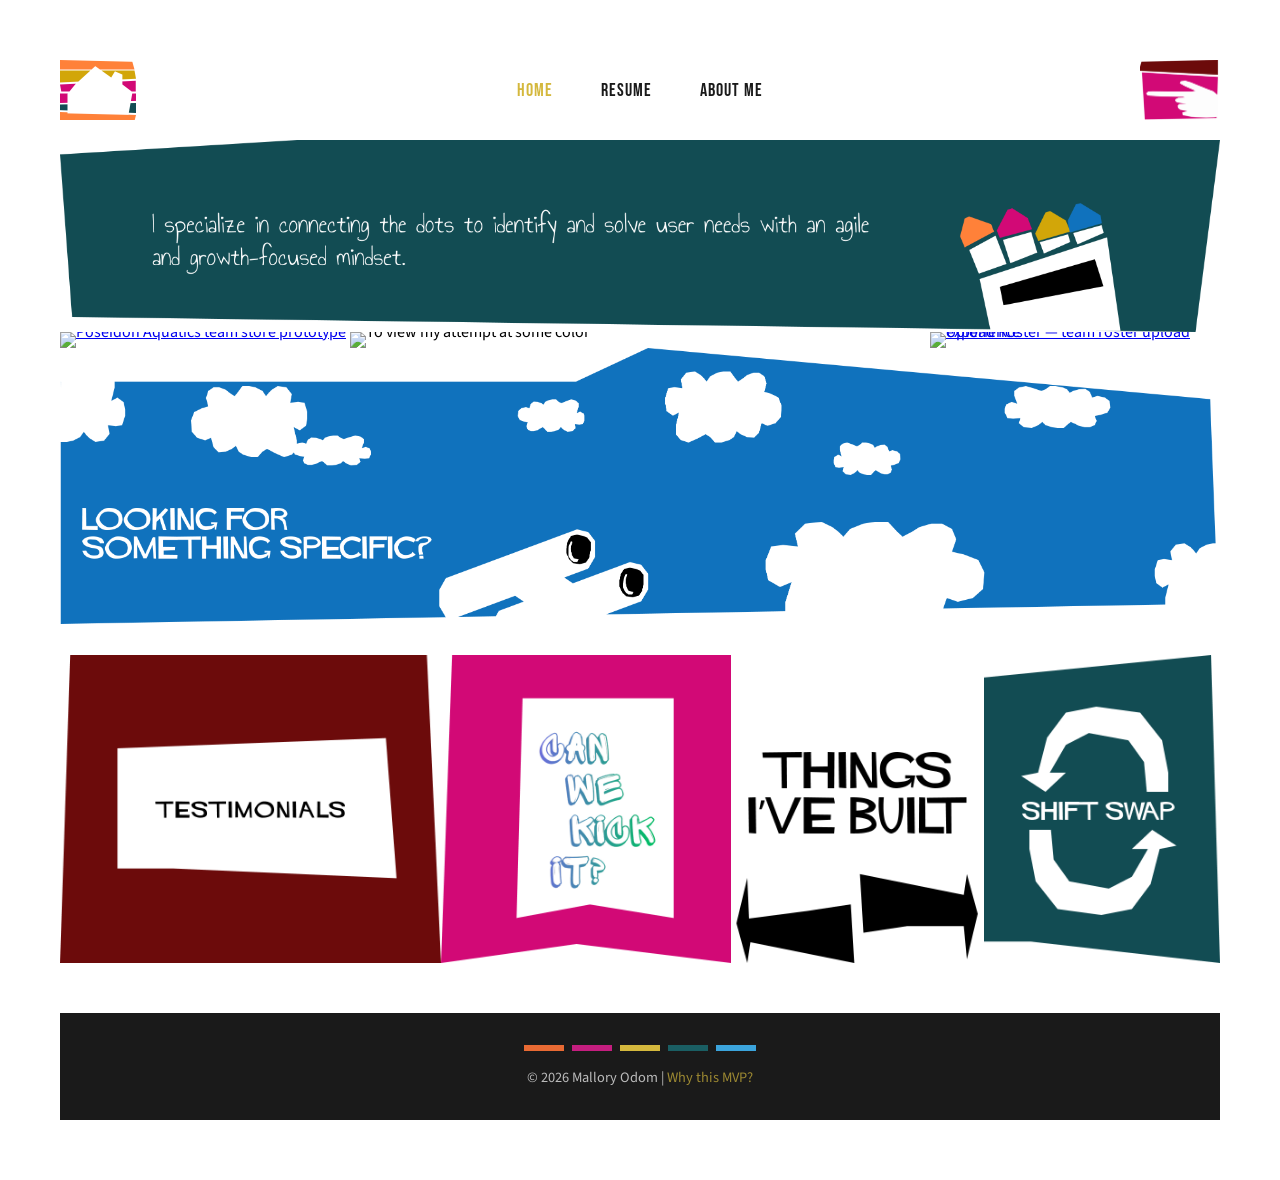
==== commit 266c4aba: "Rename portfolio-index.html to index.html" ====
--- a/index.html
+++ b/index.html
@@ -1,1483 +1,90 @@
 <!DOCTYPE html>
 <html lang="en">
 <head>
-<meta charset="utf-8">
-<meta name="viewport" content="width=device-width, initial-scale=1">
-<meta name="robots" content="noindex">
-<title>SwimOutlet Team Store — Roster prototype</title>
-<link rel="preconnect" href="https://fonts.googleapis.com">
-<link rel="preconnect" href="https://fonts.gstatic.com" crossorigin>
-<link href="https://fonts.googleapis.com/css2?family=Poppins:wght@400;500;600;700&display=swap" rel="stylesheet">
-<style>
-  :root{
-    --blue:#1a54e8; --blue-dark:#123fb5;
-    --ink:#1c1c1c; --ink-2:#4a4a4a; --muted:#8a8a8a;
-    --line:#e3e3e3; --table-head:#e6e6e6; --tint:#eaf4fd;
-    --green:#25b463; --amber:#e8a33d; --pink:#ff4aa3;
-  }
-  *{box-sizing:border-box}
-  html,body{margin:0;padding:0}
-  body{font-family:'Poppins',-apple-system,BlinkMacSystemFont,'Segoe UI',sans-serif;color:var(--ink);background:#fff;font-size:14px;line-height:1.45}
-  button{font-family:inherit}
-  a{color:var(--blue);text-decoration:none}
-  a:hover{text-decoration:underline}
-  :focus-visible{outline:2px solid var(--blue);outline-offset:2px}
+    <meta charset="UTF-8">
+    <meta name="viewport" content="width=device-width, initial-scale=1.0">
+    <title>Mallory Odom | Product Manager</title>
 
-  /* ---------- chrome ---------- */
-  .promo{background:#232323;color:#fff;font-size:12px;letter-spacing:.06em;text-align:center;padding:11px 40px}
-  .promo a{color:#fff;text-decoration:underline}
-  header.site{border-bottom:1px solid var(--line);padding:16px 32px 0}
-  .site-top{display:flex;align-items:center;gap:28px;max-width:1500px;margin:0 auto}
-  .wordmark{font-weight:700;font-size:24px;letter-spacing:-.02em;line-height:1;white-space:nowrap}
-  .wordmark .rule{display:block;height:5px;background:var(--blue);margin-top:3px;border-radius:1px;transform:skewX(-18deg)}
-  .wordmark small{display:block;text-align:right;font-size:10px;color:var(--blue);font-weight:600;margin-top:2px}
-  .search{flex:1;max-width:760px;background:var(--tint);border:none;border-radius:8px;padding:14px 18px;font-size:14px;color:var(--ink-2)}
-  .acct{display:flex;align-items:center;gap:22px;color:var(--ink-2);font-size:14px;white-space:nowrap}
-  nav.main{display:flex;gap:30px;justify-content:center;padding:16px 0 14px;font-size:14px;font-weight:500;flex-wrap:wrap}
-  nav.main .sale{color:#e0281f}
+    <!-- Fonts -->
+    <link href="https://fonts.googleapis.com/css2?family=Bebas+Neue&family=Source+Sans+Pro:wght@400;600;700&display=swap" rel="stylesheet">
 
-  /* ---------- shell ---------- */
-  .shell{display:flex;max-width:1500px;margin:22px auto 60px;border:1px solid var(--line);border-radius:10px;overflow:hidden;min-height:720px}
-  aside{width:288px;flex:0 0 288px;border-right:1px solid var(--line);padding:18px 0 30px}
-  .team{display:flex;align-items:center;gap:12px;padding:0 20px 18px;border-bottom:1px solid var(--line);margin-bottom:14px}
-  .team-avatar{width:44px;height:44px;border-radius:50%;background:var(--tint);display:grid;place-items:center;font-size:18px}
-  .team-name{font-size:17px;font-weight:500}
-  .team .chev{margin-left:auto;color:var(--muted)}
-  .nav-label{font-size:11px;letter-spacing:.1em;color:var(--muted);font-weight:600;padding:14px 20px 6px}
-  .nav-item{display:flex;align-items:center;gap:14px;width:100%;background:none;border:none;text-align:left;
-    padding:11px 20px;font-size:15px;color:var(--ink-2);cursor:pointer}
-  .nav-item.sub{padding-left:34px}
-  .nav-item:hover{background:#f6f8fb;color:var(--ink)}
-  .nav-item .ico{width:20px;text-align:center;opacity:.6;font-size:14px}
-  .nav-item.active{background:#eef3fe;color:var(--ink);font-weight:600}
-  .nav-item.wired::after{content:"";width:6px;height:6px;border-radius:50%;background:var(--blue);margin-left:auto;opacity:.5}
-  .nav-item.active.wired::after{opacity:1}
-  main{flex:1;min-width:0;padding:26px 30px 40px}
-
-  .page-head{display:flex;align-items:center;justify-content:space-between;gap:20px;padding-bottom:14px;border-bottom:1px solid var(--line);margin-bottom:24px}
-  h1{font-size:30px;font-weight:600;margin:0}
-  .btn{border:none;border-radius:999px;padding:13px 26px;font-size:13px;font-weight:600;letter-spacing:.08em;cursor:pointer}
-  .btn-primary{background:var(--blue);color:#fff}
-  .btn-primary:hover{background:var(--blue-dark)}
-  .btn-ghost{background:#fff;border:1px solid var(--line);color:var(--ink)}
-  .btn-ghost:hover{border-color:var(--muted)}
-  .btn-white{background:#fff;color:var(--ink);border:none;padding:10px 20px;letter-spacing:0;font-size:13.5px}
-
-  /* ---------- annotated critique ---------- */
-  .bmeta{font-size:12.5px;color:var(--muted)}
-  .blead{max-width:84ch;color:var(--ink-2);font-size:14px;margin:0 0 22px}
-  .before-grid{display:grid;grid-template-columns:minmax(0,1fr) 380px;gap:26px;align-items:start}
-  .shot-wrap{position:relative;border:1px solid var(--line);border-radius:8px;overflow:hidden;background:#fff}
-  .shot{display:block;width:100%;height:auto}
-  .pin{position:absolute;transform:translate(-50%,-50%);width:28px;height:28px;border-radius:50%;border:2px solid #fff;
-    background:var(--pink);color:#fff;font-size:12.5px;font-weight:700;cursor:pointer;display:grid;place-items:center;
-    box-shadow:0 0 0 3px rgba(255,74,163,.28),0 2px 8px rgba(0,0,0,.28);animation:pinPulse 2.8s ease-in-out infinite}
-  .pin:hover{transform:translate(-50%,-50%) scale(1.15)}
-  .pin.on{background:#c9187a;animation:none;box-shadow:0 0 0 6px rgba(255,74,163,.3),0 2px 10px rgba(0,0,0,.3)}
-  @keyframes pinPulse{0%,100%{box-shadow:0 0 0 3px rgba(255,74,163,.24),0 2px 8px rgba(0,0,0,.26)}
-    50%{box-shadow:0 0 0 7px rgba(255,74,163,.34),0 2px 8px rgba(0,0,0,.26)}}
-  .crit-rail{display:flex;flex-direction:column;gap:12px;max-height:78vh;overflow-y:auto;padding-right:4px}
-  .crit{border:1px solid var(--line);border-left:3px solid var(--line);border-radius:8px;padding:15px 16px;cursor:pointer;background:#fff;transition:background .15s,border-color .15s}
-  .crit:hover{background:#fafbfd}
-  .crit.on{border-color:#f4a9cd;border-left-color:var(--pink);background:#fff7fb}
-  .crit-head{display:flex;align-items:center;gap:9px;margin-bottom:7px}
-  .cnum{width:20px;height:20px;border-radius:50%;background:var(--pink);color:#fff;font-size:11px;font-weight:700;display:grid;place-items:center;flex:0 0 20px}
-  .ctag{font-size:9.5px;font-weight:700;letter-spacing:.08em;text-transform:uppercase;padding:2px 7px;border-radius:3px}
-  .ctag.inverted{background:#fdeaf4;color:#a3186b}
-  .ctag.confusing{background:#fff3d6;color:#7a5600}
-  .ctag.missing{background:#eaf1fb;color:#1a3f9e}
-  .crit h4{margin:0 0 6px;font-size:14.5px;font-weight:600;line-height:1.3}
-  .crit p{margin:0 0 8px;font-size:12.5px;color:var(--ink-2);line-height:1.5}
-  .crit .how{background:#f6f8fb;border-radius:6px;padding:9px 11px;font-size:11.5px;margin-bottom:10px}
-  .crit .how b{display:block;color:var(--ink);font-size:10px;letter-spacing:.07em;text-transform:uppercase;margin-bottom:3px}
-  .fixbtn{padding:8px 14px;font-size:11px}
-
-  /* ---------- dashboard ---------- */
-  .dash-top{display:flex;align-items:center;justify-content:space-between;gap:24px;flex-wrap:wrap;margin-bottom:22px}
-  .dash-top h1{font-size:30px}
-  .storelink{font-weight:600;font-size:17px}
-  .feature-banner{display:flex;align-items:center;gap:18px;background:#4a41d8;color:#fff;border-radius:6px;padding:16px 20px;margin-bottom:26px}
-  .fb-pill{background:#372fb0;border-radius:999px;padding:6px 16px;font-size:12.5px;white-space:nowrap}
-  .fb-text{flex:1;font-size:15px;font-weight:500}
-  .fb-x{background:none;border:none;color:#fff;font-size:17px;cursor:pointer;opacity:.85}
-  .dash-grid{display:grid;grid-template-columns:minmax(0,1fr) 360px;gap:24px;align-items:start}
-  .card{border:1px solid var(--line);border-radius:6px;background:#fff;overflow:hidden}
-  .card-blue{border-top:4px solid var(--blue)}
-  .card-green{border-top:4px solid var(--green)}
-  .card-head{display:flex;align-items:center;justify-content:space-between;gap:16px;padding:22px 24px;border-bottom:1px solid var(--line)}
-  .card-head h2{font-size:21px;font-weight:600;margin:0}
-  .btn-flat{background:#f0f0f0;color:#6d6d6d;border-radius:4px;padding:12px 26px;min-width:132px;font-size:12px}
-  .btn-flat:hover{background:#e3e6ea;color:var(--ink)}
-  .btn-flat.is-soon{cursor:default;color:#9a9a9a}
-  .cl-note{margin:0;padding:14px 24px;font-size:12.5px;color:var(--ink-2);background:#f8fafe;border-bottom:1px solid var(--line)}
-  .k-green{color:#187a45} .k-amber{color:#8a5b00} .k-fill{color:var(--green)}
-  .snowball{padding:16px 24px 18px;border-bottom:1px solid var(--line)}
-  .sb-bar{height:7px;border-radius:999px;background:#ececec;overflow:hidden}
-  .sb-bar span{display:block;height:100%;width:0;border-radius:999px;background:var(--green);transition:width .45s ease}
-  .snowball p{margin:10px 0 0;font-size:13px;color:var(--ink-2)}
-  .snowball b{color:var(--ink)}
-  .check-row{display:flex;align-items:center;gap:16px;padding:16px 24px;border-bottom:1px solid var(--line)}
-  .check-row:last-child{border-bottom:none}
-  .ring{width:22px;height:22px;border:1.6px solid #b9b9b9;border-radius:50%;flex:0 0 22px;display:grid;place-items:center;font-size:11px;font-weight:600;color:#8a8a8a}
-  .check-row.quick .ring{border-color:var(--green);border-width:2px;color:var(--green);box-shadow:0 0 0 3px rgba(37,180,99,.13)}
-  .check-row.heavy .ring{border-color:var(--amber);border-width:2px;color:#8a5b00;box-shadow:0 0 0 3px rgba(232,163,61,.15)}
-  .check-row.blocked .ring{border-color:#c9c9c9;color:var(--muted)}
-  .check-row.done .ring{border-color:var(--green);background:var(--green);color:#fff;font-size:12px;box-shadow:0 0 0 3px rgba(37,180,99,.18)}
-  .cr-label{flex:1;font-size:16px}
-  .check-row.done .cr-label{text-decoration:line-through;text-decoration-color:var(--green);text-decoration-thickness:2px;color:var(--ink-2)}
-  .eta{font-size:11.5px;color:var(--muted);white-space:nowrap;margin-right:4px}
-  .check-row.done .eta{visibility:hidden}
-  .rail{display:flex;flex-direction:column;gap:24px}
-  .rail-head{background:#f6f8fb;border-bottom:1px solid var(--line);padding:14px 20px;font-size:12px;font-weight:700;letter-spacing:.09em;color:var(--ink-2)}
-  .rail-head.center{text-align:center;font-size:15px;letter-spacing:.02em;background:#fff;font-weight:600;color:var(--ink)}
-  .rail-body{padding:18px 20px;display:flex;flex-direction:column;gap:12px}
-  .stat{display:flex;justify-content:space-between;align-items:center;font-size:17px}
-  .stat b{color:var(--blue);font-size:19px}
-  .qtable{width:100%;border-collapse:collapse;border-top:1px solid var(--line)}
-  .qtable th{background:#fff;font-size:10.5px;letter-spacing:.08em;color:var(--ink-2);text-align:right;padding:12px 20px 6px;font-weight:600}
-  .qtable th:first-child{text-align:left}
-  .qtable td{padding:9px 20px;font-size:13.5px;text-align:right}
-  .qtable td:first-child{text-align:left;font-weight:600;color:var(--ink)}
-  .rail-foot{text-align:center;padding:16px 20px 20px;font-weight:600;font-size:14px}
-  .promo-grid{display:grid;grid-template-columns:1fr 1fr;gap:2px;background:var(--line)}
-  .ptool{background:#fff;border:none;padding:22px 12px;font-family:inherit;font-size:12.5px;color:var(--ink);
-    display:flex;flex-direction:column;align-items:center;gap:10px;cursor:pointer;text-align:center;line-height:1.3}
-  .ptool span{font-size:24px}
-  .ptool:hover{background:#f6f8fb}
-  .ptool:last-child{grid-column:1 / -1}
-  .svc-row{display:flex;align-items:center;gap:20px;padding:18px 24px;border-bottom:1px solid var(--line);transition:background .15s}
-  .svc-row:last-child{border-bottom:none}
-  .svc-copy{flex:1;display:flex;flex-direction:column}
-  .svc-label{font-size:16px}
-  .tip{max-height:0;opacity:0;overflow:hidden;font-size:12.5px;color:var(--ink-2);max-width:560px;margin-top:0;
-    transition:max-height .22s ease,opacity .18s ease,margin-top .22s ease}
-  .svc-row:hover,.svc-row:focus-within,.svc-row:focus{background:#f6f8fb;outline:none}
-  .svc-row:hover .tip,.svc-row:focus-within .tip,.svc-row:focus .tip{max-height:90px;opacity:1;margin-top:6px}
-  .section-title{font-size:24px;font-weight:600;text-align:center;margin:40px 0 20px}
-  .help-grid{display:grid;grid-template-columns:minmax(0,1.4fr) minmax(0,1fr);border:1px solid var(--line);border-radius:6px;overflow:hidden}
-  .help-grid .card{border:none;border-radius:0}
-  .rep{display:flex;gap:22px;padding:26px 28px}
-  .rep-avatar{width:104px;height:104px;border-radius:50%;background:#eceef1;display:grid;place-items:center;font-size:44px;flex:0 0 104px}
-  .rep-body{display:flex;flex-direction:column;gap:4px;min-width:0}
-  .rep-body b{font-size:22px;font-weight:600}
-  .rep-role{color:var(--ink-2);font-size:14px;margin-bottom:8px}
-  .rep-line{font-size:14px;color:var(--ink-2);overflow-wrap:anywhere}
-  .rep-actions{display:flex;gap:10px;flex-wrap:wrap;margin-top:14px}
-  .rep-actions .btn{padding:11px 20px;font-size:11.5px}
-  .rep-actions a.btn{display:inline-block;text-decoration:none}
-  .booklink{margin-top:12px;font-size:14px;font-weight:600}
-  .helpdesk{background:#efefef;display:flex;flex-direction:column;align-items:center;justify-content:center;gap:12px;padding:30px 24px;text-align:center}
-  .helpdesk p{margin:0;color:var(--ink-2);font-size:14.5px}
-  .helpdesk a{font-weight:700;font-size:16px}
-
-  /* ---------- roster ---------- */
-  .banner{background:linear-gradient(105deg,#0e2f9a,#1a54e8 60%,#2b6fe0);color:#fff;border-radius:6px;padding:34px 30px;text-align:center;margin-bottom:26px}
-  .banner .pill{display:inline-block;background:#fff;color:var(--blue);font-size:11px;font-weight:700;letter-spacing:.1em;padding:5px 10px;border-radius:4px;vertical-align:middle;margin-right:12px}
-  .banner h2{display:inline;font-size:26px;font-weight:600;margin:0}
-  .banner p{max-width:760px;margin:16px auto 24px;font-size:15px;opacity:.95}
-  .banner-perks{display:flex;gap:34px;justify-content:center;flex-wrap:wrap;text-align:left}
-  .perk{display:flex;gap:12px;align-items:flex-start;max-width:280px}
-  .perk .badge{width:34px;height:34px;border-radius:50%;background:var(--green);display:grid;place-items:center;flex:0 0 34px;font-size:15px}
-  .perk b{display:block;font-size:15px}
-  .perk span{font-size:12.5px;opacity:.9}
-  .roster-bar{display:flex;align-items:center;gap:18px;flex-wrap:wrap;margin-bottom:22px}
-  .create-wrap{position:relative}
-  .roster-id{display:flex;align-items:center;gap:14px}
-  .rid-avatar{width:44px;height:44px;border-radius:50%;background:#e9e9ea;color:#6d6d6d;display:grid;place-items:center;font-size:14px;font-weight:600;flex:0 0 44px}
-  .rid-text{display:flex;flex-direction:column;line-height:1.25}
-  .rid-text b{font-size:19px;font-weight:600}
-  .rid-text i{font-style:normal;font-size:14px;color:var(--ink-2)}
-  .rid-chev{background:none;border:none;color:var(--blue);font-size:20px;cursor:pointer;padding:0 6px;line-height:1}
-  .member-search{flex:1;min-width:240px;max-width:460px;margin-left:auto;border:1px solid var(--line);border-radius:999px;padding:13px 20px;font-size:13.5px}
-  .add-wrap{position:relative}
-  .menu{position:absolute;right:0;top:calc(100% + 8px);background:#fff;border:1px solid var(--line);border-radius:6px;
-    box-shadow:0 12px 30px rgba(0,0,0,.12);min-width:250px;z-index:40;overflow:hidden}
-  .menu.left{left:0;right:auto}
-  .menu button{display:flex;align-items:center;gap:14px;width:100%;background:none;border:none;padding:18px 22px;font-size:16px;cursor:pointer;text-align:left;color:var(--ink)}
-  .menu button + button{border-top:1px solid var(--line)}
-  .menu button:hover{background:#f6f8fb}
-  .rmenu{min-width:300px}
-  .rmenu .rm-head{display:flex;align-items:center;gap:14px;padding:18px 22px 12px}
-  .rmenu .rm-edit{display:block;padding:0 22px 18px;font-size:15px;font-weight:500;border-bottom:1px solid var(--line)}
-  .dates{display:grid;grid-template-columns:repeat(4,minmax(0,1fr));gap:20px;margin-bottom:18px;padding:16px;border-radius:8px;
-    border:1px solid transparent;transition:border-color .16s,background .16s}
-  .dates:hover,.dates:focus-within{border-color:#c9d9fb;background:#f8fafe}
-  .dates label{display:flex;align-items:baseline;gap:8px;font-style:italic;font-size:15px;margin-bottom:8px}
-  .when{font-style:normal;font-size:11px;color:var(--muted);white-space:nowrap;opacity:0;transition:opacity .16s}
-  .dates:hover .when,.dates:focus-within .when{opacity:1}
-  .fake-select{border:1px solid var(--line);border-radius:6px;padding:12px 14px;color:var(--muted);display:flex;justify-content:space-between;font-size:13.5px}
-  .count-row{display:flex;justify-content:space-between;align-items:center;font-size:13.5px;color:var(--ink-2);margin-bottom:10px}
-  table.roster{width:100%;border-collapse:collapse}
-  table.roster thead th{background:var(--table-head);text-align:left;font-size:12.5px;font-weight:600;padding:14px 12px;vertical-align:bottom}
-  table.roster tbody td{padding:15px 12px;border-bottom:1px solid var(--line);font-size:13.5px;color:var(--ink-2)}
-  table.roster tbody tr:hover{background:#fafbfd}
-  .req-flag{display:inline-block;background:#fff3d6;border:1px solid #f0c95f;color:#7a5600;font-size:9.5px;font-weight:700;
-    letter-spacing:.06em;padding:1px 5px;border-radius:3px;margin-top:5px}
-  .so-yes{color:var(--green);font-weight:600}
-  .so-no{color:var(--muted)}
-  .empty{background:var(--tint);border-radius:4px;text-align:center;padding:70px 20px}
-  .empty h3{font-size:27px;font-weight:500;margin:0 0 10px}
-  .empty p{margin:0 0 22px;font-size:15px;color:var(--ink-2)}
-  .empty .note{font-size:11px;color:var(--muted);margin-top:12px}
-  .helpcols{display:grid;grid-template-columns:1fr 1fr;gap:40px;margin-top:34px}
-  .helpcols h4{font-size:17px;font-weight:500;margin:0 0 12px}
-  .helpcols p{margin:0;color:var(--ink-2);font-size:13.5px;max-width:420px}
-  .helpcols li{list-style:none;margin-bottom:8px;font-size:13.5px}
-
-  /* ---------- products ---------- */
-  .filters{display:flex;gap:10px;flex-wrap:wrap;margin-bottom:22px}
-  .chip{border:1px solid var(--line);border-radius:999px;padding:8px 16px;font-size:12.5px;background:#fff;cursor:pointer;color:var(--ink-2)}
-  .chip.on{background:var(--ink);color:#fff;border-color:var(--ink)}
-  .prod-grid{display:grid;grid-template-columns:repeat(auto-fill,minmax(230px,1fr));gap:22px}
-  .prod{border:1px solid var(--line);border-radius:8px;overflow:hidden;display:flex;flex-direction:column}
-  .prod .thumb{aspect-ratio:1/1;background:var(--tint);display:grid;place-items:center;font-size:38px;color:#9dbcd8}
-  .prod .body{padding:14px;display:flex;flex-direction:column;gap:6px;flex:1}
-  .prod .name{font-size:14px;font-weight:500}
-  .prod .meta{font-size:12px;color:var(--muted)}
-  .prod .foot{margin-top:auto;display:flex;align-items:center;justify-content:space-between;padding-top:10px}
-  .price{font-weight:600}
-  .tag{font-size:10.5px;font-weight:600;letter-spacing:.06em;padding:3px 8px;border-radius:999px}
-  .tag.live{background:#e3f6ea;color:#1d7a45}
-  .tag.draft{background:#f1f1f1;color:#6d6d6d}
-  .stub{border:1px dashed var(--line);border-radius:8px;padding:70px 30px;text-align:center;color:var(--muted)}
-  .stub b{display:block;color:var(--ink);font-size:18px;font-weight:500;margin-bottom:8px}
-
-  /* ---------- modals ---------- */
-  .scrim{position:fixed;inset:0;background:rgba(20,22,28,.62);display:none;align-items:flex-start;justify-content:center;padding:50px 20px;overflow:auto;z-index:100}
-  .scrim.open{display:flex}
-  .modal{background:#fff;border-radius:10px;width:100%;max-width:840px;padding:36px 46px 40px;position:relative}
-  .modal h2{text-align:center;font-size:30px;font-weight:600;margin:0 0 26px}
-  .modal .x{position:absolute;top:20px;right:24px;background:none;border:none;font-size:22px;color:var(--blue);cursor:pointer;line-height:1}
-  .modal .sub{text-align:center;color:var(--ink-2);margin:-14px 0 26px}
-  .field{display:grid;grid-template-columns:1fr 1.15fr;gap:24px;align-items:center;margin-bottom:16px}
-  .field label{font-size:16px}
-  .field .req{color:#d0342c;margin-left:3px}
-  .field input,.field select{width:100%;border:1px solid var(--line);border-radius:6px;padding:14px 16px;font-size:14px;font-family:inherit}
-  .field .hint{grid-column:2;font-size:11.5px;color:var(--muted);margin-top:-8px}
-  .field.invalid input{border-color:#d0342c;background:#fff7f6}
-  .err{grid-column:2;font-size:11.5px;color:#d0342c;margin-top:-8px;display:none}
-  .field.invalid .err{display:block}
-  .modal-actions{display:flex;align-items:center;justify-content:center;gap:22px;margin-top:30px}
-  .modal-foot{text-align:center;margin-top:26px;font-size:13.5px;color:var(--ink-2)}
-  .review{display:grid;grid-template-columns:1fr 1.15fr;gap:14px 24px;font-size:16px}
-  .review dt{color:var(--ink-2)} .review dd{margin:0}
-  .link-btn{background:none;border:none;color:var(--blue);cursor:pointer;font-size:15px;padding:0}
-
-  /* upload */
-  .sheet-wrap{overflow-x:auto;border:1px solid #c6ccd3;border-radius:4px;margin-bottom:14px;background:#fff}
-  .sheet{border-collapse:collapse;width:max-content;min-width:100%;font-size:12px}
-  .sheet th,.sheet td{border:1px solid #d8dde3;padding:7px 10px;white-space:nowrap;text-align:left;font-weight:400;color:var(--ink-2)}
-  .sheet thead th{background:#f1f3f4;text-align:center;font-size:11px;color:#5f6368;font-weight:600;letter-spacing:.04em;padding:5px 10px}
-  .sheet thead th.req{background:#fdefc3;color:#6b5200}
-  .sheet .corner,.sheet .row-num{width:34px;background:#f1f3f4;text-align:center;font-size:11px;color:#5f6368;font-weight:600}
-  .sheet td.hdr{font-weight:600;color:var(--ink);background:#fafbfc}
-  .sheet td.hdr.req{background:#fff8dd}
-  .sheet td.req{background:#fffdf3}
-  .req-chip{display:block;margin-top:4px;font-size:8.5px;font-weight:700;letter-spacing:.06em;color:#7a5600;background:#ffeaa8;
-    border:1px solid #f0c95f;border-radius:3px;padding:1px 4px;width:max-content}
-  .sheet-note{font-size:12.5px;color:var(--ink-2);background:#f6f8fb;border:1px solid var(--line);border-radius:8px;padding:12px 16px;margin:0 0 18px}
-  .dropzone{border:2px dashed #bcd0ee;border-radius:10px;background:var(--tint);text-align:center;padding:34px 20px;margin-bottom:16px}
-  .dropzone.hot{border-color:var(--blue);background:#e2effb}
-  .dzfile{display:block;margin-top:12px;font-size:12.5px;color:var(--muted)}
-  .dzfile.has{color:var(--ink);font-weight:600}
-  .examples{display:flex;align-items:center;gap:10px;flex-wrap:wrap;margin-bottom:18px;font-size:13px;color:var(--ink-2)}
-  .examples .chip{font-size:12.5px;padding:7px 14px}
-  .examples .chip:hover{border-color:var(--blue);color:var(--blue)}
-  .up-modes{display:flex;gap:24px;justify-content:center;font-size:14px;margin-bottom:8px}
-  .up-modes label{display:flex;align-items:center;gap:8px;cursor:pointer}
-  .up-modes input{accent-color:var(--blue)}
-  .maptable{width:100%;border-collapse:collapse;margin-bottom:16px}
-  .maptable th{text-align:left;font-size:10.5px;letter-spacing:.09em;text-transform:uppercase;color:var(--muted);padding:8px 10px;border-bottom:1px solid var(--line)}
-  .maptable td{padding:11px 10px;border-bottom:1px solid var(--line);font-size:13.5px}
-  .maptable select{width:100%;border:1px solid var(--line);border-radius:6px;padding:9px 10px;font-family:inherit;font-size:13px}
-  .mstat{font-size:10px;font-weight:700;letter-spacing:.07em;text-transform:uppercase;padding:2px 7px;border-radius:3px;white-space:nowrap}
-  .mstat.ok{background:#e3f6ea;color:#1d7a45}
-  .mstat.miss{background:#fdeaea;color:#a3261f}
-  .mstat.none{background:#f1f1f1;color:#6d6d6d}
-  .up-summary{background:#f6f8fb;border:1px solid var(--line);border-radius:8px;padding:14px 16px;font-size:13.5px;color:var(--ink-2);margin-bottom:6px}
-  .up-summary b{color:var(--ink)}
-
-  /* share + register + duplicate */
-  .linkbox{display:flex;align-items:center;gap:14px;background:#f6f8fb;border:1px solid var(--line);border-radius:8px;padding:12px 12px 12px 18px;font-size:14px}
-  .linkbox span{flex:1;font-family:ui-monospace,SFMono-Regular,Menlo,monospace;font-size:13px;overflow-wrap:anywhere}
-  .linkbox .btn{padding:9px 18px}
-  .chips{display:flex;flex-wrap:wrap;gap:8px;margin:-4px 0 18px}
-  .chip-recip{display:inline-flex;align-items:center;gap:8px;background:#eef3fe;border:1px solid #c9d9fb;color:#1a3f9e;border-radius:999px;padding:6px 8px 6px 14px;font-size:12.5px}
-  .chip-recip button{background:none;border:none;color:#1a3f9e;cursor:pointer;font-size:13px;padding:0 4px}
-  .chip-recip .kind{font-size:10px;letter-spacing:.06em;background:#fff;border-radius:3px;padding:1px 5px;color:#4a68b8}
-  .reg-flag{display:inline-block;background:#fff3d6;border:1px solid #f0c95f;color:#7a5600;font-size:10.5px;font-weight:700;letter-spacing:.08em;padding:4px 9px;border-radius:4px;margin-bottom:14px}
-  .optin{display:flex;gap:14px;align-items:flex-start;background:#f6f8fb;border:1px solid var(--line);border-radius:8px;padding:18px 20px;margin-top:22px;font-size:13px;color:var(--ink-2);line-height:1.5;cursor:pointer}
-  .optin input{width:19px;height:19px;margin:1px 0 0;accent-color:var(--blue);flex:0 0 19px}
-  .optin b{display:block;color:var(--ink);font-size:14.5px;font-weight:600;margin-bottom:4px}
-  .pick-list{display:flex;flex-direction:column;gap:10px;margin-bottom:18px}
-  .pick{display:flex;align-items:center;gap:14px;border:1px solid var(--line);border-radius:8px;padding:16px 18px;cursor:pointer;transition:border-color .15s,background .15s}
-  .pick:hover{border-color:#c9d9fb;background:#f8fafe}
-  .pick input{accent-color:var(--blue);width:18px;height:18px;flex:0 0 18px}
-  .pick .pname{font-size:16px}
-  .pick .pcount{margin-left:auto;font-size:12.5px;color:var(--muted)}
-  .carry{font-size:12.5px;color:var(--ink-2);background:#f6f8fb;border:1px solid var(--line);border-radius:8px;padding:14px 16px;margin:0}
-
-  /* ---------- change highlights ---------- */
-  .chg{outline:2px solid rgba(255,74,163,.9);outline-offset:3px;border-radius:6px;
-    box-shadow:0 0 0 5px rgba(255,74,163,.14),0 0 16px 3px rgba(255,74,163,.38);animation:chgPulse 2.8s ease-in-out infinite}
-  @keyframes chgPulse{0%,100%{box-shadow:0 0 0 5px rgba(255,74,163,.12),0 0 12px 2px rgba(255,74,163,.30)}
-    50%{box-shadow:0 0 0 7px rgba(255,74,163,.18),0 0 22px 5px rgba(255,74,163,.48)}}
-  th.chg{outline-offset:-2px} td.chg{outline-offset:-3px}
-  body.plain .chg{outline:none;box-shadow:none;animation:none}
-
-  .toast{position:fixed;left:50%;transform:translateX(-50%);bottom:34px;background:#eaf7ef;border:1px solid #b6e2c6;color:#166c3c;
-    padding:14px 24px;border-radius:8px;font-size:13.5px;font-weight:500;box-shadow:0 10px 26px rgba(0,0,0,.1);z-index:200;display:none;max-width:90vw;text-align:center}
-  .toast.show{display:block}
-  .key{position:fixed;right:18px;bottom:18px;background:#111;color:#fff;border-radius:10px;padding:14px 18px;font-size:12px;max-width:300px;z-index:150;line-height:1.6;box-shadow:0 14px 34px rgba(0,0,0,.28)}
-  .key b{display:block;font-size:11px;letter-spacing:.1em;color:#8fb4ff;margin-bottom:6px}
-  .key ul{margin:0;padding-left:16px} .key li{margin-bottom:2px}
-  .key label{display:flex;align-items:center;gap:8px;margin-top:10px;padding-top:10px;border-top:1px solid #333;cursor:pointer}
-  .key label input{accent-color:var(--pink)}
-  .key .swatch{display:inline-block;width:10px;height:10px;border-radius:50%;background:var(--pink);box-shadow:0 0 8px 2px rgba(255,74,163,.6)}
-  .key .close{position:absolute;top:8px;right:10px;background:none;border:none;color:#888;font-size:15px;cursor:pointer}
-
-  @media (max-width:1100px){ .before-grid{grid-template-columns:1fr} .crit-rail{max-height:none} }
-  @media (max-width:1000px){
-    .shell{flex-direction:column;margin:14px}
-    aside{width:100%;flex:none;border-right:none;border-bottom:1px solid var(--line)}
-    .dash-grid,.help-grid,.helpcols{grid-template-columns:1fr}
-    .rep{flex-direction:column}
-    .dates{grid-template-columns:1fr 1fr}
-    .field,.review{grid-template-columns:1fr}
-    .field .hint,.err{grid-column:1}
-    main{padding:20px 16px 30px}
-    .key{display:none}
-  }
-  @media (prefers-reduced-motion:reduce){*{animation:none!important;transition:none!important}}
-</style>
+    <!-- Styles -->
+    <link rel="stylesheet" href="styles.css">
 </head>
 <body>
-
-<div class="promo">FREE US SHIPPING ON ORDERS $49+ &nbsp; <a href="#">SEE DETAILS</a></div>
-
-<header class="site">
-  <div class="site-top">
-    <div class="wordmark"><span>Swim<b>Outlet</b></span><i class="rule"></i><small>.com</small></div>
-    <input class="search" placeholder="Search 500+ Trusted Brands" aria-label="Search">
-    <div class="acct"><span>Hi Mallory!</span><span>&#9825;</span><span>&#128722;</span></div>
-  </div>
-  <nav class="main">
-    <span>Activity</span><span>Swimwear</span><span>Rash Guards</span><span>Wetsuits</span><span>Swim Gear</span>
-    <span>Clothing</span><span>Lifeguard</span><span>Facility</span><span class="sale">Sale</span><span>New</span>
-    <span>Brands</span><span>Teams</span>
-  </nav>
-</header>
-
-<div class="shell">
-  <aside>
-    <div class="team">
-      <div class="team-avatar">&#128101;</div>
-      <div class="team-name">Salmon Swimmers PDX</div>
-      <span class="chev">&#8964;</span>
+    <!-- ROW 1: Home + Nav + Back -->
+    <div class="row-1">
+<a href="index.html" class="img-block no-hover clickable">
+    <img src="images/row1-home.png" class="default" alt="Home">
+</a>
+<nav>
+    <ul class="nav-links">
+        <li><a href="index.html" class="active">HOME</a></li>
+        <li><a href="pages/resume.html">RESUME</a></li>
+        <li><a href="pages/aboutme.html">ABOUT ME</a></li>
+    </ul>
+</nav>
+<a href="row1-back.png" class="img-block no-hover clickable">
+    <img src="images/row1-back.png" class="default" alt="Back">
+</a>
     </div>
-
-    <div class="nav-group">
-      <button class="nav-item wired chg" data-view="before"><span class="ico">&#9678;</span>Current state, annotated</button>
-      <button class="nav-item wired" data-view="dashboard"><span class="ico">&#9638;</span>Dashboard</button>
-      <button class="nav-item" data-view="stub" data-title="Art Locker"><span class="ico">&#9678;</span>Art Locker</button>
+<!-- ROW 2: Single image with hover -->
+<div class="row-2">
+    <a href="https://modom1123.github.io/portfolio/pages/resume.html" class="img-block">
+        <img src="images/row2.png" class="default" alt="I specialize in connecting the dots">
+        <img src="images/row2-hover.png" class="hover" alt="">
+    </a>
+</div>
+<!-- ROW 3: Poseidon prototype · arrows · Upload Roster (roster response) -->
+<div class="row-3">
+    <a href="pages/swimoutlet.html" class="img-block no-hover clickable">
+        <img src="images/poseidon.png" class="default" alt="Poseidon Aquatics team store prototype">
+    </a>
+    <div class="img-block clickable">
+        <img src="images/small-arrow.png" class="default" alt="To view my attempt at some color">
+        <img src="images/small-arrow-hover.png" class="hover" alt="Arrow">
     </div>
-
-    <div class="nav-label">TEAM PROFILE</div>
-    <div class="nav-group">
-      <button class="nav-item sub" data-view="stub" data-title="Shipping Address">Shipping Address</button>
-      <button class="nav-item sub" data-view="stub" data-title="Payment Settings">Payment Settings</button>
-      <button class="nav-item sub" data-view="stub" data-title="Store Credit">Store Credit</button>
-      <button class="nav-item sub" data-view="stub" data-title="Manage Roles">Manage Roles</button>
-      <button class="nav-item sub" data-view="stub" data-title="Account Settings">Account Settings</button>
-      <button class="nav-item sub" data-view="stub" data-title="Payout Management">Payout Management</button>
-      <button class="nav-item sub" data-view="stub" data-title="Tax Exemption">Tax Exemption</button>
-      <button class="nav-item wired" data-view="roster"><span class="ico">&#9776;</span>Roster</button>
+    <a href="roster/index.html" class="img-block no-hover clickable">
+        <img src="images/upload-roster.png" class="default" alt="Upload Roster — team roster upload experience">
+    </a>
+</div>
+    <!-- ROW 4: Sky (with hover) -->
+    <div class="row-4">
+        <div class="img-block" style="height:100%">
+            <img src="images/row4-sky.png" class="default" alt="Looking for something specific?">
+            <img src="images/row4-sky-hover.png" class="hover" alt="Sky Hover">
+        </div>
     </div>
-
-    <div class="nav-label">TEAM STORE</div>
-    <div class="nav-group">
-      <button class="nav-item sub" data-view="stub" data-title="Groups">Groups</button>
-      <button class="nav-item sub wired" data-view="products">Products</button>
-      <button class="nav-item sub" data-view="stub" data-title="Fundraising">Fundraising</button>
-      <button class="nav-item sub" data-view="stub" data-title="Store Settings">Store Settings</button>
+    <!-- ROW 5: Category Cards (all with no hover) -->
+<div class="row-5" id="categories">
+    <a href="pages/testimonials.html" class="img-block no-hover clickable">
+        <img src="images/row5-testimonials.png" class="default" alt="Testimonials">
+    </a>
+<a href="pages/canwekickit.html" class="img-block no-hover clickable">
+  <img src="images/row5-can-we-kick-it.png" class="default" alt="Can We Kick It">
+</a>
+    <a href="pages/things-ive-built.html" class="img-block clickable">
+        <img src="images/row5-built.png" class="default" alt="Things I've Built">
+        <img src="images/row5-built-hover.png" class="hover" alt="Things I've Built">
+    </a>
+    <a href="pages/shift-swap.html" class="img-block no-hover clickable">
+        <img src="images/row5-swap.png" class="default" alt="Shift Swap">
+    </a>
+</div>
+    <!-- ROW 6: Blank -->
+    <div class="row-6"></div>
+<!-- FOOTER -->
+<footer>
+    <div class="footer-stripes">
+        <div class="stripe s1"></div>
+        <div class="stripe s2"></div>
+        <div class="stripe s3"></div>
+        <div class="stripe s4"></div>
+        <div class="stripe s5"></div>
     </div>
-
-    <div class="nav-group" style="border-top:1px solid var(--line);margin-top:12px;padding-top:10px">
-      <button class="nav-item" data-view="stub" data-title="Team Suit Survey"><span class="ico">&#9776;</span>Team Suit Survey</button>
-      <button class="nav-item" data-view="stub" data-title="Team Orders"><span class="ico">&#128722;</span>Team Orders</button>
-      <button class="nav-item" data-view="stub" data-title="Payout &amp; Sales Reports"><span class="ico">&#128202;</span>Payout &amp; Sales Reports</button>
-    </div>
-
-    <div class="nav-label">PROMOTIONAL TOOLS</div>
-    <div class="nav-group">
-      <button class="nav-item sub" data-view="stub" data-title="QR/Link Generator">QR/Link Generator</button>
-      <button class="nav-item sub" data-view="stub" data-title="Digital Banners &amp; Buttons">Digital Banners &amp; Buttons</button>
-      <button class="nav-item sub" data-view="stub" data-title="Order Vinyl Banner">Order Vinyl Banner</button>
-      <button class="nav-item sub" data-view="stub" data-title="Download Logos">Download Logos</button>
-    </div>
-  </aside>
-
-  <main>
-    <!-- ============ ANNOTATED CRITIQUE ============ -->
-    <section id="view-before">
-      <div class="page-head">
-        <h1>Current state, annotated</h1>
-        <span class="bmeta">8 findings &middot; click a pin or a card</span>
-      </div>
-      <p class="blead">The live Roster page as an admin sees it before uploading. Each pin is a finding from the written
-        critique, paired with the method I would use to confirm it and a link to how the target-state flow handles it.
-        Pink means here what it means everywhere in this prototype: something I changed.</p>
-      <div class="before-grid">
-        <div class="shot-wrap">
-          <img class="shot" alt="The live SwimOutlet Roster page before upload" src="[data-uri]">
-          <button class="pin" id="pin1" style="left:54%;top:20.5%" onclick="selectPin(1)" aria-label="Finding 1">1</button>
-          <button class="pin" id="pin2" style="left:28.6%;top:38.6%" onclick="selectPin(2)" aria-label="Finding 2">2</button>
-          <button class="pin" id="pin3" style="left:81.6%;top:38.6%" onclick="selectPin(3)" aria-label="Finding 3">3</button>
-          <button class="pin" id="pin4" style="left:39%;top:44.8%" onclick="selectPin(4)" aria-label="Finding 4">4</button>
-          <button class="pin" id="pin5" style="left:62%;top:54.7%" onclick="selectPin(5)" aria-label="Finding 5">5</button>
-          <button class="pin" id="pin6" style="left:60%;top:69.2%" onclick="selectPin(6)" aria-label="Finding 6">6</button>
-          <button class="pin" id="pin7" style="left:54%;top:76.4%" onclick="selectPin(7)" aria-label="Finding 7">7</button>
-          <button class="pin" id="pin8" style="left:70.5%;top:91.3%" onclick="selectPin(8)" aria-label="Finding 8">8</button>
-        </div>
-        <div class="crit-rail">
-          <div class="crit" id="crit1" onclick="selectPin(1)">
-            <div class="crit-head"><span class="cnum">1</span><span class="ctag inverted">Inverted</span></div>
-            <h4>The pitch is inverted</h4>
-            <p>The banner sells a membership tier and a discount code. It never says what a roster does: tell the store which
-              swimmers exist, what gear their group requires, what sizes to collect, and who to remind before a deadline.
-              Membership is what we earn once that works.</p>
-            <p class="how"><b>How I'd validate it</b> Ask growth whether this copy is tested or shipped, then A/B job-first
-              against perk-first on the same banner.</p>
-            <button class="btn btn-ghost fixbtn" onclick="event.stopPropagation();fixJump('roster')">See the job-first version &rarr;</button>
-          </div>
-          <div class="crit" id="crit2" onclick="selectPin(2)">
-            <div class="crit-head"><span class="cnum">2</span><span class="ctag confusing">Confusing</span></div>
-            <h4>"Create a New Roster" has no stated purpose</h4>
-            <p>A team with no roster yet is offered a second one. Nothing explains when you would want more than one, and
-              nothing offers the obvious shortcut for a returning team: last season's roster.</p>
-            <p class="how"><b>How I'd validate it</b> Session replay on the Roster page for new stores — how many click it,
-              and what they do next.</p>
-            <button class="btn btn-ghost fixbtn" onclick="event.stopPropagation();fixJump('roster','createMenu')">See Duplicate &rarr;</button>
-          </div>
-          <div class="crit" id="crit3" onclick="selectPin(3)">
-            <div class="crit-head"><span class="cnum">3</span><span class="ctag missing">Missing</span></div>
-            <h4>Add Member accepts a member who can never be reached</h4>
-            <p>The modal saves a member with no email address, silently creating a roster row that cannot receive the benefit
-              the banner just promised. Nothing marks the field as required.</p>
-            <p class="how"><b>How I'd validate it</b> Data pull on the share of existing roster rows with no family email;
-              ticket review for "my families never got the code".</p>
-            <button class="btn btn-ghost fixbtn" onclick="event.stopPropagation();fixJump('roster','addMember')">See required fields &rarr;</button>
-          </div>
-          <div class="crit" id="crit4" onclick="selectPin(4)">
-            <div class="crit-head"><span class="cnum">4</span><span class="ctag confusing">Confusing</span></div>
-            <h4>Four date fields, no stated purpose or requirement</h4>
-            <p>They sit above the roster with no indication of whether they block the upload, what they drive downstream, or
-              what to do when the schedule is not set yet in August.</p>
-            <p class="how"><b>How I'd validate it</b> Interviews with three coaches: is the season calendar even known at the
-              moment they set up the store?</p>
-            <button class="btn btn-ghost fixbtn" onclick="event.stopPropagation();fixJump('roster')">See the hover guidance &rarr;</button>
-          </div>
-          <div class="crit" id="crit5" onclick="selectPin(5)">
-            <div class="crit-head"><span class="cnum">5</span><span class="ctag confusing">Confusing</span></div>
-            <h4>Three surfaces, three vocabularies, no required marks</h4>
-            <p>The grid says Athlete First Name and Family Email. The template says Account First Name and Email. Add Member
-              asks for Swimmer Name. The help article uses a fourth set. Nothing here marks the three fields that actually
-              gate an upload.</p>
-            <p class="how"><b>How I'd validate it</b> Support ticket review: which field names admins use when they describe
-              what went wrong.</p>
-            <button class="btn btn-ghost fixbtn" onclick="event.stopPropagation();fixJump('roster')">See one vocabulary &rarr;</button>
-          </div>
-          <div class="crit" id="crit6" onclick="selectPin(6)">
-            <div class="crit-head"><span class="cnum">6</span><span class="ctag missing">Missing</span></div>
-            <h4>No mapping, no preview, no partial success</h4>
-            <p>If headers do not match, the only path is reshaping the file by hand in Excel. Nothing shows what we understood
-              before committing, and nothing communicates that 300 of 312 rows were fine.</p>
-            <p class="how"><b>How I'd validate it</b> Validation failures by class, plus an audit of 30 real files from the
-              support queue.</p>
-            <button class="btn btn-ghost fixbtn" onclick="event.stopPropagation();fixJump('roster','upload')">See the import review &rarr;</button>
-          </div>
-          <div class="crit" id="crit7" onclick="selectPin(7)">
-            <div class="crit-head"><span class="cnum">7</span><span class="ctag missing">Missing</span></div>
-            <h4>Only two of six source systems are addressed</h4>
-            <p>Teams on Hy-Tek, SwimCloud, SportsEngine and parent-maintained Sheets are the population most likely to fail
-              validation, and the page speaks only to the two exports that already work.</p>
-            <p class="how"><b>How I'd validate it</b> Audit real attachments in support tickets, segmented by source system.</p>
-            <button class="btn btn-ghost fixbtn" onclick="event.stopPropagation();fixJump('roster','upload')">See tolerant import &rarr;</button>
-          </div>
-          <div class="crit" id="crit8" onclick="selectPin(8)">
-            <div class="crit-head"><span class="cnum">8</span><span class="ctag confusing">Confusing</span></div>
-            <h4>The guidance sits after the moment it is needed</h4>
-            <p>The three how-to guides are below the upload button and below the fold. An admin who needed to prepare her file
-              differently finds that out after she has already failed.</p>
-            <p class="how"><b>How I'd validate it</b> Session replay: scroll depth on the Roster page and click-through on the
-              guide links.</p>
-            <button class="btn btn-ghost fixbtn" onclick="event.stopPropagation();fixJump('roster')">See inline guidance &rarr;</button>
-          </div>
-        </div>
-      </div>
-    </section>
-
-    <!-- ============ DASHBOARD ============ -->
-    <section id="view-dashboard" hidden>
-      <div class="dash-top">
-        <h1>Hello and welcome back!</h1>
-        <a href="#" class="storelink" onclick="stubToast('Opens your public team store');return false;">swimoutlet.com/?teamid=TZ2GVH</a>
-      </div>
-
-      <div class="feature-banner" id="featureBanner">
-        <span class="fb-pill">Feature</span>
-        <span class="fb-text">We've just added a new benefit for your Team Store, 35% off tech suits</span>
-        <button class="btn btn-white" onclick="stubToast('Release note — outside this prototype')">Learn more</button>
-        <button class="fb-x" onclick="document.getElementById('featureBanner').remove()" aria-label="Dismiss">&#10005;</button>
-      </div>
-
-      <div class="dash-grid">
-        <div class="card card-blue chg">
-          <div class="card-head">
-            <h2>New store checklist</h2>
-            <button class="btn btn-ghost" onclick="stubToast('Season start date — set it on the Roster screen')">SEASON START</button>
-          </div>
-          <p class="cl-note">Ordered so each step unblocks the next — money set up before you publish, roster loaded before you
-            invite. <b class="k-green">Green outline</b> is a quick win, <b class="k-amber">amber</b> takes longer,
-            <b class="k-fill">filled green</b> is done.</p>
-          <div class="snowball">
-            <div class="sb-bar"><span id="sbFill"></span></div>
-            <p id="sbCopy"></p>
-          </div>
-          <div class="check-row" id="step1" data-tier="heavy" data-min="10"><span class="ring">1</span><span class="cr-label">Team store settings</span><span class="eta">~10 min</span>
-            <button class="btn btn-flat" onclick="stubToast('Store settings — outside this prototype')">SETUP</button></div>
-          <div class="check-row" id="step2" data-tier="quick" data-min="2"><span class="ring">2</span><span class="cr-label">Upload artwork</span><span class="eta">~2 min</span>
-            <button class="btn btn-flat" onclick="stubToast('Art Locker — outside this prototype')">UPLOAD</button></div>
-          <div class="check-row" id="step3" data-tier="quick" data-min="5"><span class="ring">3</span><span class="cr-label">Choose team suit</span><span class="eta">~5 min</span>
-            <button class="btn btn-flat" onclick="stubToast('Suit selection — outside this prototype')">SELECT</button></div>
-          <div class="check-row" id="step4" data-tier="heavy" data-min="15"><span class="ring">4</span><span class="cr-label">Add products &amp; fan wear to your store</span><span class="eta">~15 min</span>
-            <button class="btn btn-flat" onclick="goTo('products')">ADD</button></div>
-          <div class="check-row" id="step5" data-tier="quick" data-min="3"><span class="ring">5</span><span class="cr-label">Set up your payout method</span><span class="eta">~3 min</span>
-            <button class="btn btn-flat" onclick="stubToast('Payout Management — outside this prototype')">UPDATE</button></div>
-          <div class="check-row" id="step6" data-tier="quick" data-min="5"><span class="ring">6</span><span class="cr-label">Upload your team roster</span><span class="eta">~5 min</span>
-            <button class="btn btn-flat" onclick="fixJump('roster','upload')">UPLOAD</button></div>
-          <div class="check-row" id="step7" data-tier="quick" data-min="1"><span class="ring">7</span><span class="cr-label">Publish your team store</span><span class="eta">~1 min</span>
-            <button class="btn btn-flat" onclick="publishStore()">PUBLISH</button></div>
-          <div class="check-row" id="step8" data-tier="quick" data-min="2"><span class="ring">8</span><span class="cr-label">Email your roster to purchase team gear</span><span class="eta">~2 min</span>
-            <button class="btn btn-flat" onclick="fixJump('roster','share')">SEND EMAIL</button></div>
-        </div>
-
-        <div class="rail">
-          <div class="card">
-            <div class="rail-head">CURRENT YEAR</div>
-            <div class="rail-body">
-              <div class="stat"><span>Orders</span><b>0</b></div>
-              <div class="stat"><span>Commission</span><b>$0.00</b></div>
-            </div>
-            <table class="qtable">
-              <thead><tr><th></th><th>SALES</th><th>COMMISSION</th></tr></thead>
-              <tbody>
-                <tr><td>Q1</td><td>0</td><td>$0.00</td></tr>
-                <tr><td>Q2</td><td>0</td><td>$0.00</td></tr>
-                <tr><td>Q3</td><td>0</td><td>$0.00</td></tr>
-                <tr><td>Q4</td><td>0</td><td>$0.00</td></tr>
-              </tbody>
-            </table>
-            <div class="rail-foot"><a href="#" onclick="stubToast('Payout and Sales Reports — outside this prototype');return false;">View full earnings report</a></div>
-          </div>
-          <div class="card">
-            <div class="rail-head center">PROMOTIONAL TOOLS</div>
-            <div class="promo-grid">
-              <button class="ptool" onclick="stubToast('QR/Link Generator — outside this prototype')"><span>&#9638;</span>Store QR/links</button>
-              <button class="ptool" onclick="stubToast('Digital banners — outside this prototype')"><span>&#9635;</span>Digital banners &amp; buttons</button>
-              <button class="ptool" onclick="stubToast('Vinyl banner order — outside this prototype')"><span>&#9873;</span>Order vinyl banner</button>
-              <button class="ptool" onclick="stubToast('Promotional cards — outside this prototype')"><span>&#9636;</span>Order promotional cards</button>
-              <button class="ptool" onclick="stubToast('Logo download — outside this prototype')"><span>&#8681;</span>Download logos</button>
-            </div>
-          </div>
-        </div>
-      </div>
-
-      <div class="card card-green" style="margin-top:26px">
-        <div class="card-head"><h2>Additional services</h2></div>
-        <div class="svc-row" tabindex="0">
-          <div class="svc-copy"><span class="svc-label">Get a quote</span>
-            <span class="tip chg">Custom pricing on a bulk or decorated order — caps, parkas, printed tees. A rep replies with a written quote, held for 60 days.</span></div>
-          <button class="btn btn-flat" onclick="stubToast('Sends your request to your regional rep')">CONTACT US</button>
-        </div>
-        <div class="svc-row">
-          <div class="svc-copy"><span class="svc-label">Order custom caps</span></div>
-          <button class="btn btn-flat" onclick="stubToast('Cap customizer — outside this prototype')">CUSTOMIZE</button>
-        </div>
-        <div class="svc-row">
-          <div class="svc-copy"><span class="svc-label">Start a team suit poll</span></div>
-          <button class="btn btn-flat is-soon" disabled>COMING SOON</button>
-        </div>
-        <div class="svc-row" tabindex="0">
-          <div class="svc-copy"><span class="svc-label">Order fit kits</span>
-            <span class="tip chg">A loaner box of sample suits in every size, shipped to your pool so swimmers try before the team orders. Free to borrow, returned in two weeks.</span></div>
-          <button class="btn btn-flat" onclick="stubToast('Fit kit request — outside this prototype')">ORDER</button>
-        </div>
-      </div>
-
-      <h2 class="section-title">Help center</h2>
-      <div class="help-grid">
-        <div class="card rep">
-          <div class="rep-avatar">&#128100;</div>
-          <div class="rep-body">
-            <b>Alex Rivera</b>
-            <span class="rep-role">Your regional rep</span>
-            <div class="rep-line">(555) 010-4471</div>
-            <div class="rep-line"><span id="repEmail">rep@example.com</span></div>
-            <div class="rep-actions chg">
-              <button class="btn btn-ghost" onclick="copyRepEmail()">COPY EMAIL</button>
-              <a class="btn btn-primary" href="mailto:rep@example.com?subject=Salmon%20Swimmers%20PDX%20team%20store">OPEN MAIL</a>
-            </div>
-            <a class="booklink chg" href="#" onclick="stubToast('Opens your rep&rsquo;s booking calendar');return false;">Book a meeting with your rep</a>
-          </div>
-        </div>
-        <div class="card helpdesk">
-          <p>To view help articles visit our help desk.</p>
-          <a href="#" onclick="stubToast('Help desk — outside this prototype');return false;">Visit helpdesk</a>
-        </div>
-      </div>
-    </section>
-
-    <!-- ============ ROSTER ============ -->
-    <section id="view-roster" hidden>
-      <div class="page-head">
-        <h1>Roster</h1>
-        <button class="btn btn-ghost" onclick="stubToast('Groups is outside this prototype')">ADD GROUP</button>
-      </div>
-
-      <div class="banner chg">
-        <span class="pill">YOUR ROSTER</span><h2>This is what makes the store work</h2>
-        <p>Upload once and every family sees the gear their swimmer needs, in their group, in the right size, before the
-          deadline — and you stop collecting sizes by text message. Every account on the roster also gets a free year of
-          SwimOutlet+ and a one-time 35% tech-suit code: $38 off a first suit, $175 off a championship suit.</p>
-        <div class="banner-perks">
-          <div class="perk"><span class="badge">&#10003;</span><span><b>Right gear, right group</b><span>Group assignments drive what each swimmer is shown</span></span></div>
-          <div class="perk"><span class="badge">&#9201;</span><span><b>Sizes and deadlines handled</b><span>Reminders go to parents instead of through you</span></span></div>
-          <div class="perk"><span class="badge">&#9733;</span><span><b>Then the perks</b><span>Free SwimOutlet+ year and 35% off a tech suit</span></span></div>
-        </div>
-      </div>
-
-      <div class="roster-bar">
-        <div class="create-wrap">
-          <div class="roster-id">
-            <span class="rid-avatar">SS</span>
-            <span class="rid-text"><b>Salmon Swimmers</b><i><span class="ridCount">0</span> Members</i></span>
-            <button class="rid-chev chg" id="createToggle" aria-haspopup="true" aria-expanded="false" aria-label="Roster options">&#8964;</button>
-          </div>
-          <div class="menu left rmenu" id="createMenu" hidden>
-            <div class="rm-head">
-              <span class="rid-avatar">SS</span>
-              <span class="rid-text"><b>Salmon Swimmers</b><i><span class="ridCount">0</span> Members</i></span>
-            </div>
-            <a class="rm-edit" href="#" onclick="stubToast('Roster details — outside this prototype');return false;">Edit roster details</a>
-            <button onclick="stubToast('A blank roster — outside this prototype')">Create a new roster</button>
-            <button class="chg" onclick="openDuplicate()">Duplicate</button>
-          </div>
-        </div>
-        <input class="member-search" placeholder="Search for members by name, email, or swim group" aria-label="Search members">
-        <div class="add-wrap">
-          <button class="btn btn-ghost chg" id="addToggle" aria-haspopup="true" aria-expanded="false">+ ADD MEMBER</button>
-          <div class="menu" id="addMenu" hidden>
-            <button onclick="openTemplate()">Upload a roster</button>
-            <button onclick="openAddMember()">Add a member</button>
-            <button class="chg" onclick="openShare()">Share link</button>
-          </div>
-        </div>
-      </div>
-
-      <div class="dates">
-        <div><label>Season start date <span class="when chg">*Input when available</span></label><div class="fake-select">Select</div></div>
-        <div><label>Team picture date <span class="when chg">*Input when available</span></label><div class="fake-select">Select</div></div>
-        <div><label>First meet date <span class="when chg">*Input when available</span></label><div class="fake-select">Select</div></div>
-        <div><label>Championship meet date <span class="when chg">*Input when available</span></label><div class="fake-select">Select</div></div>
-      </div>
-
-      <div class="count-row">
-        <span>Members found: <b id="memberCount">0</b></span>
-        <span>Show <span id="showRange">0 - 0 of 0</span></span>
-      </div>
-
-      <table class="roster">
-        <thead>
-          <tr>
-            <th class="chg">Athlete<br>First Name<br><span class="req-flag">REQUIRED</span></th>
-            <th class="chg">Athlete<br>Last Name<br><span class="req-flag">REQUIRED</span></th>
-            <th>Athlete<br>Gender</th>
-            <th>Athlete<br>Age</th>
-            <th>Athlete<br>Group</th>
-            <th>Parent/Guardian<br>First Name</th>
-            <th>Parent/Guardian<br>Last Name</th>
-            <th class="chg">Family Email<br><span class="req-flag">REQUIRED</span></th>
-            <th>Phone<br>Number</th>
-            <th>SO+</th>
-          </tr>
-        </thead>
-        <tbody id="rosterBody"></tbody>
-      </table>
-
-      <div class="empty" id="rosterEmpty">
-        <h3>You haven't uploaded a roster</h3>
-        <p>Upload an existing roster or <a href="#" onclick="openTemplate();return false;">use our template</a></p>
-        <button class="btn btn-primary" onclick="openTemplate()">UPLOAD ROSTER</button>
-        <div class="note">Supported: TeamUnify, SwimTopia, Hy-Tek, SwimCloud, SportsEngine, or any CSV</div>
-      </div>
-
-      <div class="helpcols">
-        <div>
-          <h4>Why upload your roster?</h4>
-          <p>It is what tells the store which swimmers exist, which group they are in, and what gear that group needs — and it
-            starts each family's free SwimOutlet+ year.</p>
-        </div>
-        <div>
-          <h4>Bringing a file from somewhere else?</h4>
-          <ul>
-            <li><a href="#" onclick="openTemplate();return false;">Any export works — we map the columns for you &rsaquo;</a></li>
-            <li><a href="#" onclick="stubToast('Export guide — outside this prototype');return false;">Exporting from TeamUnify or SwimTopia &rsaquo;</a></li>
-            <li><a href="#" onclick="openTemplate();return false;">Download our template &rsaquo;</a></li>
-          </ul>
-        </div>
-      </div>
-    </section>
-
-    <!-- ============ PRODUCTS ============ -->
-    <section id="view-products" hidden>
-      <div class="page-head">
-        <h1>Products</h1>
-        <button class="btn btn-primary" onclick="stubToast('Product creation is outside this prototype')">+ ADD PRODUCTS</button>
-      </div>
-      <div class="filters">
-        <button class="chip on">All products</button><button class="chip">Team suits</button>
-        <button class="chip">Practice</button><button class="chip">Fan wear</button><button class="chip">Drafts</button>
-      </div>
-      <div class="prod-grid">
-        <div class="prod"><div class="thumb">&#9650;</div><div class="body"><span class="name">Salmon Swimmers Team Suit</span>
-          <span class="meta">Sporti &middot; Girls 22-30 &middot; Boys 22-34</span>
-          <div class="foot"><span class="price">$44.95</span><span class="tag live">LIVE</span></div></div></div>
-        <div class="prod"><div class="thumb">&#9673;</div><div class="body"><span class="name">Team Goggle — Mirrored</span>
-          <span class="meta">Sporti &middot; One size</span>
-          <div class="foot"><span class="price">$18.95</span><span class="tag live">LIVE</span></div></div></div>
-        <div class="prod"><div class="thumb">&#9651;</div><div class="body"><span class="name">Silicone Cap — Salmon Logo</span>
-          <span class="meta">Sporti &middot; Adult / Junior</span>
-          <div class="foot"><span class="price">$12.00</span><span class="tag live">LIVE</span></div></div></div>
-        <div class="prod"><div class="thumb">&#9634;</div><div class="body"><span class="name">Parka — Navy</span>
-          <span class="meta">Sporti &middot; YS-AXL</span>
-          <div class="foot"><span class="price">$129.95</span><span class="tag draft">DRAFT</span></div></div></div>
-        <div class="prod"><div class="thumb">&#9645;</div><div class="body"><span class="name">Practice Jammer</span>
-          <span class="meta">Sporti &middot; 22-34</span>
-          <div class="foot"><span class="price">$26.95</span><span class="tag live">LIVE</span></div></div></div>
-        <div class="prod"><div class="thumb">&#9744;</div><div class="body"><span class="name">Parent Tee</span>
-          <span class="meta">Next Level &middot; S-2XL</span>
-          <div class="foot"><span class="price">$22.00</span><span class="tag draft">DRAFT</span></div></div></div>
-      </div>
-    </section>
-
-    <section id="view-stub" hidden>
-      <div class="page-head"><h1 id="stubTitle">Screen</h1></div>
-      <div class="stub"><b id="stubName">Not built in this prototype</b>
-        Wired: <strong>Current state annotated</strong>, <strong>Dashboard</strong>, <strong>Roster</strong>,
-        <strong>Products</strong>, and the roster intake flows.</div>
-    </section>
-  </main>
-</div>
-
-<!-- ============ ADD MEMBER ============ -->
-<div class="scrim" id="addScrim">
-  <div class="modal" role="dialog" aria-modal="true" aria-labelledby="addTitle">
-    <button class="x" onclick="closeAll()" aria-label="Close">&#10005;</button>
-    <div id="addStep1">
-      <h2 id="addTitle">Add member</h2>
-      <div class="field chg" id="f-athlete-first">
-        <label for="i-athlete-first">Athlete first name<span class="req">*</span></label>
-        <input id="i-athlete-first" placeholder="Swimmer's first name">
-        <div class="err">Enter the athlete's first name.</div>
-      </div>
-      <div class="field chg" id="f-athlete-last">
-        <label for="i-athlete-last">Athlete last name<span class="req">*</span></label>
-        <input id="i-athlete-last" placeholder="Swimmer's last name">
-        <div class="err">Enter the athlete's last name.</div>
-      </div>
-      <div class="field"><label for="i-gender">Athlete gender</label>
-        <select id="i-gender"><option>Female</option><option>Male</option><option>Prefer not to say</option></select></div>
-      <div class="field"><label for="i-age">Athlete age</label><input id="i-age" placeholder="e.g. 6"></div>
-      <div class="field"><label for="i-group">Athlete group</label><input id="i-group" placeholder="e.g. Salmon Swimmers PDX"></div>
-      <div class="field"><label for="i-parent-first">Parent/guardian first name</label><input id="i-parent-first" placeholder="Parent or guardian first name"></div>
-      <div class="field"><label for="i-parent-last">Parent/guardian last name</label><input id="i-parent-last" placeholder="Parent or guardian last name"></div>
-      <div class="field chg" id="f-email">
-        <label for="i-email">Family email<span class="req">*</span></label>
-        <input id="i-email" placeholder="name@email.com">
-        <div class="hint">Adult email only — not an address belonging to a swimmer under 18.</div>
-        <div class="err">Enter a valid email address.</div>
-      </div>
-      <div class="field"><label for="i-phone">Phone number</label><input id="i-phone" placeholder="123-456-7890"></div>
-      <div class="modal-actions"><button class="btn btn-primary" onclick="reviewMember()">REVIEW MEMBER</button></div>
-      <div class="modal-foot">Adding a whole team? <a href="#" onclick="openTemplate();return false;">Upload a roster instead</a></div>
-    </div>
-    <div id="addStep2" hidden>
-      <h2>Confirm new member</h2>
-      <p class="sub">Ready to add this member? You can edit any of it later.</p>
-      <dl class="review" id="reviewList"></dl>
-      <div class="modal-actions">
-        <button class="link-btn" onclick="backToForm()">&lsaquo; Go back</button>
-        <button class="btn btn-primary" onclick="confirmMember()">CONFIRM</button>
-      </div>
-    </div>
-  </div>
-</div>
-
-<!-- ============ UPLOAD ============ -->
-<div class="scrim" id="tplScrim">
-  <div class="modal" style="max-width:1000px" role="dialog" aria-modal="true" aria-labelledby="tplTitle">
-    <button class="x" onclick="closeAll()" aria-label="Close">&#10005;</button>
-
-    <div id="upStep1">
-      <h2 id="tplTitle">Upload a roster</h2>
-      <p class="sub">Bring the file you already have. Three columns are required; we map the rest.</p>
-
-      <div class="sheet-wrap chg">
-        <table class="sheet">
-          <thead><tr><th class="corner"></th><th class="req">A</th><th class="req">B</th><th>C</th><th>D</th><th>E</th><th>F</th><th>G</th><th class="req">H</th><th>I</th></tr></thead>
-          <tbody>
-            <tr><th class="row-num">1</th>
-              <td class="hdr req">Athlete First Name<span class="req-chip">REQUIRED</span></td>
-              <td class="hdr req">Athlete Last Name<span class="req-chip">REQUIRED</span></td>
-              <td class="hdr">Athlete Gender</td><td class="hdr">Athlete Age</td><td class="hdr">Athlete Group</td>
-              <td class="hdr">Parent/Guardian First Name</td><td class="hdr">Parent/Guardian Last Name</td>
-              <td class="hdr req">Family Email<span class="req-chip">REQUIRED</span></td><td class="hdr">Phone Number</td></tr>
-            <tr><th class="row-num">2</th><td class="req">Lance</td><td class="req">Bass</td><td>Male</td><td>5</td><td>Salmon Swimmers PDX</td><td>Karen</td><td>Bass</td><td class="req">allaboutthatbass@email.com</td><td>111-555-2368</td></tr>
-            <tr><th class="row-num">3</th><td class="req">Salmon</td><td class="req">Rushdi</td><td>Male</td><td>6</td><td>Salmon Swimmers PDX</td><td>Champa</td><td>Rusdhi</td><td class="req">dontrushdisalmon@email.com</td><td></td></tr>
-            <tr><th class="row-num">4</th><td class="req">Nicola</td><td class="req">Sturgeon</td><td>Female</td><td>5</td><td>Salmon Swimmers PDX</td><td>Bettina</td><td>Sturgeon</td><td class="req">bettinonthesesturgeons@email.com</td><td></td></tr>
-            <tr><th class="row-num">5</th><td class="req">Tina</td><td class="req">Tuna</td><td>Female</td><td>6</td><td>Salmon Swimmers PDX</td><td>Hattie</td><td>Tuna</td><td class="req">hatsofftothesetunas@email.com</td><td></td></tr>
-          </tbody>
-        </table>
-      </div>
-      <p class="sheet-note">Row 1 is the header row — leave every column in place, even the ones you don't use. Replace row 2
-        down with your members. <a href="#" onclick="downloadTemplate();return false;">Download this template</a></p>
-
-      <div class="dropzone" id="dropzone">
-        <button class="btn btn-primary" onclick="document.getElementById('fileInput').click()">SELECT A FILE</button>
-        <input type="file" id="fileInput" accept=".csv,.txt,.tsv" hidden onchange="handleFile(this.files[0])">
-        <span class="dzfile" id="dzFile">or drop a CSV here — TeamUnify, SwimTopia, Hy-Tek, SwimCloud, SportsEngine or your own sheet</span>
-      </div>
-
-      <div class="examples chg">
-        <span>No file handy? Load a sample and its rows land on your roster:</span>
-        <button class="chip" onclick="useExample('template')">Our template</button>
-        <button class="chip" onclick="useExample('teamunify')">TeamUnify export</button>
-        <button class="chip" onclick="useExample('swimtopia')">SwimTopia export</button>
-      </div>
-
-      <div class="up-modes">
-        <label><input type="radio" name="upmode" value="add" checked> Add to roster</label>
-        <label><input type="radio" name="upmode" value="replace"> Replace roster</label>
-      </div>
-      <div class="modal-actions">
-        <button class="btn btn-ghost" onclick="closeAll()">CANCEL</button>
-        <button class="btn btn-primary" onclick="reviewImport()">REVIEW IMPORT</button>
-      </div>
-    </div>
-
-    <div id="upStep2" hidden>
-      <h2>Import review</h2>
-      <p class="sub" id="upFileName"></p>
-      <table class="maptable">
-        <thead><tr><th>SwimOutlet field</th><th>Your column</th><th>Status</th></tr></thead>
-        <tbody id="mapBody"></tbody>
-      </table>
-      <div class="up-summary" id="upSummary"></div>
-      <div class="modal-actions">
-        <button class="link-btn" onclick="upBack()">&lsaquo; Go back</button>
-        <button class="btn btn-primary" onclick="commitImport()">VERIFY &amp; ADD</button>
-      </div>
-    </div>
-  </div>
-</div>
-
-<!-- ============ SHARE LINK ============ -->
-<div class="scrim" id="shareScrim">
-  <div class="modal chg" style="max-width:720px" role="dialog" aria-modal="true" aria-labelledby="shareTitle">
-    <button class="x" onclick="closeAll()" aria-label="Close">&#10005;</button>
-    <h2 id="shareTitle">Share your roster link</h2>
-    <p class="sub">Send families a direct link to fill in their own information. They complete it once; it lands on your roster.</p>
-    <div class="linkbox">
-      <span id="rosterLink">swimoutlet.com/teams/TZ2GVH/join</span>
-      <button class="btn btn-ghost" onclick="copyLink()">COPY</button>
-    </div>
-    <div class="field" style="margin-top:22px">
-      <label for="i-recipient">Send to</label>
-      <div>
-        <input id="i-recipient" placeholder="Email address or mobile number"
-               onkeydown="if(event.key==='Enter'){event.preventDefault();addRecipient();}" onblur="addRecipient()">
-        <div class="hint" style="margin-top:6px">Type an email or a phone number and press Enter. Add as many as you like — separate each by comma.</div>
-        <div class="err" id="recipErr">Left in the field: entries that aren't a valid email address or phone number.</div>
-      </div>
-    </div>
-    <div class="chips" id="recipChips"></div>
-    <div class="field"><label for="i-note">Note (optional)</label>
-      <input id="i-note" value="Please fill this out before our first meet — takes about a minute."></div>
-    <div class="modal-actions">
-      <button class="link-btn" onclick="openRegister('preview')">Preview what families see</button>
-      <button class="btn btn-primary" onclick="sendInvites()">SEND LINK</button>
-    </div>
-    <div class="modal-foot" id="sentSummary" hidden></div>
-  </div>
-</div>
-
-<!-- ============ FAMILY FORM ============ -->
-<div class="scrim" id="regScrim">
-  <div class="modal chg" style="max-width:720px" role="dialog" aria-modal="true" aria-labelledby="regTitle">
-    <button class="x" onclick="closeAll()" aria-label="Close">&#10005;</button>
-    <div class="reg-flag" id="regFlag" hidden>PREVIEW — this is the family-facing form</div>
-    <h2 id="regTitle">Join Salmon Swimmers PDX</h2>
-    <p class="sub">Your team asked for your swimmer's details so their team store shows the right sizes and pricing.</p>
-    <div class="field" id="rf-first"><label for="r-athlete-first">Athlete first name<span class="req">*</span></label>
-      <input id="r-athlete-first" placeholder="Swimmer's first name"><div class="err">Enter the athlete's first name.</div></div>
-    <div class="field" id="rf-last"><label for="r-athlete-last">Athlete last name<span class="req">*</span></label>
-      <input id="r-athlete-last" placeholder="Swimmer's last name"><div class="err">Enter the athlete's last name.</div></div>
-    <div class="field"><label for="r-gender">Athlete gender</label>
-      <select id="r-gender"><option>Female</option><option>Male</option><option>Prefer not to say</option></select></div>
-    <div class="field"><label for="r-age">Athlete age</label><input id="r-age" placeholder="e.g. 6"></div>
-    <div class="field"><label for="r-group">Practice group</label><input id="r-group" placeholder="e.g. Salmon Swimmers PDX"></div>
-    <div class="field"><label for="r-parent-first">Your first name</label><input id="r-parent-first" placeholder="Parent or guardian first name"></div>
-    <div class="field"><label for="r-parent-last">Your last name</label><input id="r-parent-last" placeholder="Parent or guardian last name"></div>
-    <div class="field" id="rf-email"><label for="r-email">Your email<span class="req">*</span></label>
-      <input id="r-email" placeholder="name@email.com">
-      <div class="hint">Use an adult's email — not a swimmer's, if they're under 18.</div>
-      <div class="err">Enter a valid email address.</div></div>
-    <div class="field"><label for="r-phone">Your phone number</label><input id="r-phone" placeholder="123-456-7890"></div>
-    <label class="optin chg">
-      <input type="checkbox" id="r-optin" checked>
-      <span><b>Enroll me in my complimentary SwimOutlet.com membership</b>
-      A free year of SwimOutlet+ — member pricing, free 2-day shipping over $150, and a one-time 35% off code for a tech suit. No card required.</span>
-    </label>
-    <div class="modal-actions"><button class="btn btn-primary" onclick="submitRegistration()">SUBMIT</button></div>
-  </div>
-</div>
-
-<!-- ============ DUPLICATE ROSTER ============ -->
-<div class="scrim" id="dupScrim">
-  <div class="modal chg" style="max-width:640px" role="dialog" aria-modal="true" aria-labelledby="dupTitle">
-    <button class="x" onclick="closeAll()" aria-label="Close">&#10005;</button>
-    <div id="dupStep1">
-      <h2 id="dupTitle">Duplicate a roster</h2>
-      <p class="sub">Pick the roster to copy. Athletes, groups, and family contacts carry over.</p>
-      <div class="pick-list" id="dupList"></div>
-      <p class="carry">Season dates, SwimOutlet+ enrollment status, and pending invites do not carry over.</p>
-      <div class="modal-actions"><button class="btn btn-primary" onclick="dupContinue()">CONTINUE</button></div>
-    </div>
-    <div id="dupStep2" hidden>
-      <h2>Confirm duplicate</h2>
-      <p class="sub" id="dupSummary"></p>
-      <div class="field"><label for="dupName">New roster name</label><input id="dupName"></div>
-      <div class="modal-actions">
-        <button class="link-btn" onclick="dupBack()">&lsaquo; Go back</button>
-        <button class="btn btn-primary" onclick="dupConfirm()">DUPLICATE ROSTER</button>
-      </div>
-    </div>
-  </div>
-</div>
-
-<div class="toast" id="toast"></div>
-
-<div class="key" id="key">
-  <button class="close" onclick="document.getElementById('key').remove()" aria-label="Hide">&#10005;</button>
-  <a href="index.html" style="color:#8fb4ff;text-decoration:none;font-size:11px;display:block;margin-bottom:8px">&larr; Back to the written response</a>
-  <b>PROTOTYPE — WHAT'S CLICKABLE</b>
-  <ul>
-    <li>Current state, annotated (8 findings)</li>
-    <li>Dashboard checklist wires out</li>
-    <li>Roster: upload, add member, share link, duplicate</li>
-    <li>Products</li>
-  </ul>
-  <label><input type="checkbox" id="hlToggle" checked onchange="document.body.classList.toggle('plain', !this.checked)">
-    <span class="swatch"></span> Highlight my changes</label>
-</div>
-
-<script>
-  /* ---------- navigation ---------- */
-  const views = {before:'view-before', dashboard:'view-dashboard', roster:'view-roster', products:'view-products', stub:'view-stub'};
-  const navItems = [...document.querySelectorAll('.nav-item')];
-
-  function show(view, title){
-    Object.values(views).forEach(id => document.getElementById(id).hidden = true);
-    document.getElementById(views[view]).hidden = false;
-    if(view === 'stub'){
-      document.getElementById('stubTitle').textContent = title;
-      document.getElementById('stubName').textContent = title + ' is not built in this prototype';
-    }
-    window.scrollTo({top:0, behavior:'smooth'});
-  }
-  navItems.forEach(btn => btn.addEventListener('click', () => {
-    navItems.forEach(b => b.classList.remove('active'));
-    btn.classList.add('active');
-    show(btn.dataset.view, btn.dataset.title || '');
-    closeMenu(); closeCreateMenu();
-  }));
-  function goTo(view){ const b = navItems.find(x => x.dataset.view === view); if(b) b.click(); }
-
-  /* ---------- annotated critique ---------- */
-  function selectPin(n){
-    document.querySelectorAll('.pin').forEach(p => p.classList.toggle('on', p.id === 'pin'+n));
-    document.querySelectorAll('.crit').forEach(c => c.classList.toggle('on', c.id === 'crit'+n));
-    const card = document.getElementById('crit'+n);
-    if(card) card.scrollIntoView({behavior:'smooth', block:'nearest'});
-  }
-  function fixJump(view, action){
-    goTo(view);
-    setTimeout(() => {
-      if(action === 'addMember') openAddMember();
-      else if(action === 'upload') openTemplate();
-      else if(action === 'share') openShare();
-      else if(action === 'createMenu'){ createMenu.hidden = false; createToggle.setAttribute('aria-expanded','true'); }
-    }, 200);
-  }
-
-  /* ---------- menus ---------- */
-  const addToggle = document.getElementById('addToggle');
-  const addMenu = document.getElementById('addMenu');
-  const createToggle = document.getElementById('createToggle');
-  const createMenu = document.getElementById('createMenu');
-  function closeMenu(){ addMenu.hidden = true; addToggle.setAttribute('aria-expanded','false'); }
-  function closeCreateMenu(){ createMenu.hidden = true; createToggle.setAttribute('aria-expanded','false'); }
-  addToggle.addEventListener('click', e => {
-    e.stopPropagation(); const open = addMenu.hidden;
-    addMenu.hidden = !open; addToggle.setAttribute('aria-expanded', String(open)); closeCreateMenu();
-  });
-  createToggle.addEventListener('click', e => {
-    e.stopPropagation(); const open = createMenu.hidden;
-    createMenu.hidden = !open; createToggle.setAttribute('aria-expanded', String(open)); closeMenu();
-  });
-  document.addEventListener('click', () => { closeMenu(); closeCreateMenu(); });
-
-  /* ---------- modals ---------- */
-  const addScrim = document.getElementById('addScrim');
-  const tplScrim = document.getElementById('tplScrim');
-  const shareScrim = document.getElementById('shareScrim');
-  const regScrim = document.getElementById('regScrim');
-  const dupScrim = document.getElementById('dupScrim');
-  const scrims = [addScrim, tplScrim, shareScrim, regScrim, dupScrim];
-  function closeAll(){ scrims.forEach(s => s.classList.remove('open')); }
-  scrims.forEach(s => s.addEventListener('click', e => { if(e.target === s) closeAll(); }));
-  document.addEventListener('keydown', e => { if(e.key === 'Escape') closeAll(); });
-
-  function openAddMember(){ closeMenu(); backToForm(); addScrim.classList.add('open');
-    setTimeout(() => document.getElementById('i-athlete-first').focus(), 60); }
-  function backToForm(){ document.getElementById('addStep1').hidden = false; document.getElementById('addStep2').hidden = true; }
-  function openTemplate(){ closeMenu(); upBack(); tplScrim.classList.add('open'); }
-
-  /* ---------- add member ---------- */
-  const EMAIL_RE = /^[^\s@]+@[^\s@]+\.[^\s@]+$/;
-  const val = id => document.getElementById(id).value.trim();
-  let members = [];
-
-  function reviewMember(){
-    let ok = true;
-    [['f-athlete-first', val('i-athlete-first').length > 0],
-     ['f-athlete-last',  val('i-athlete-last').length > 0],
-     ['f-email', EMAIL_RE.test(val('i-email'))]].forEach(([id, pass]) => {
-      document.getElementById(id).classList.toggle('invalid', !pass);
-      if(!pass) ok = false;
-    });
-    if(!ok){ toast('Fill in the three required fields to continue.'); return; }
-    const rows = [
-      ['Athlete first name', val('i-athlete-first')],
-      ['Athlete last name', val('i-athlete-last')],
-      ['Athlete gender', document.getElementById('i-gender').value],
-      ['Athlete age', val('i-age') || '—'],
-      ['Athlete group', val('i-group') || '—'],
-      ['Parent/guardian first name', val('i-parent-first') || '—'],
-      ['Parent/guardian last name', val('i-parent-last') || '—'],
-      ['Family email', val('i-email')],
-      ['Phone number', val('i-phone') || '—']
-    ];
-    document.getElementById('reviewList').innerHTML = rows.map(([k,v]) => `<dt>${k}</dt><dd>${v}</dd>`).join('');
-    document.getElementById('addStep1').hidden = true;
-    document.getElementById('addStep2').hidden = false;
-  }
-
-  function confirmMember(){
-    members.push({af:val('i-athlete-first'), al:val('i-athlete-last'), g:document.getElementById('i-gender').value,
-      age:val('i-age')||'—', grp:val('i-group')||'—', pf:val('i-parent-first')||'—', pl:val('i-parent-last')||'—',
-      em:val('i-email'), ph:val('i-phone')||'—'});
-    renderRoster(); closeAll();
-    ['i-athlete-first','i-athlete-last','i-age','i-group','i-parent-first','i-parent-last','i-email','i-phone']
-      .forEach(id => document.getElementById(id).value = '');
-    toast('Member added — SwimOutlet+ invite queued to the family email.');
-  }
-
-  function renderRoster(){
-    document.getElementById('rosterBody').innerHTML = members.map(m => `<tr>
-      <td>${m.af}</td><td>${m.al}</td><td>${m.g}</td><td>${m.age}</td><td>${m.grp}</td>
-      <td>${m.pf}</td><td>${m.pl}</td><td>${m.em}</td><td>${m.ph}</td>
-      <td class="chg ${m.so === false ? 'so-no' : 'so-yes'}">${m.so === false ? 'Declined' : (m.so ? 'Enrolled' : 'Invited')}</td></tr>`).join('');
-    document.getElementById('memberCount').textContent = members.length;
-    document.querySelectorAll('.ridCount').forEach(el => el.textContent = members.length);
-    document.getElementById('showRange').textContent = members.length ? `1 - ${members.length} of ${members.length}` : '0 - 0 of 0';
-    document.getElementById('rosterEmpty').hidden = members.length > 0;
-    refreshChecklist();
-  }
-
-  /* ---------- CSV import ---------- */
-  const TEMPLATE_COLS = [
-    {key:'af',  label:'Athlete First Name',        req:true,  aliases:['athlete first name','first name','swimmer first name','athletefirstname','fname','given name','member first name','account first name']},
-    {key:'al',  label:'Athlete Last Name',         req:true,  aliases:['athlete last name','last name','swimmer last name','surname','lname','member last name','account last name']},
-    {key:'g',   label:'Athlete Gender',            req:false, aliases:['athlete gender','gender','sex']},
-    {key:'age', label:'Athlete Age',               req:false, aliases:['athlete age','age','league age','swimmer age']},
-    {key:'grp', label:'Athlete Group',             req:false, aliases:['athlete group','group','practice group','roster group','squad','training group','swim group']},
-    {key:'pf',  label:'Parent/Guardian First Name',req:false, aliases:['parent/guardian first name','parent first name','parent1 first name','guardian first name']},
-    {key:'pl',  label:'Parent/Guardian Last Name', req:false, aliases:['parent/guardian last name','parent last name','parent1 last name','guardian last name']},
-    {key:'em',  label:'Family Email',              req:true,  aliases:['family email','email','email address','parent email','parent1 email','primary email','contact email']},
-    {key:'ph',  label:'Phone Number',              req:false, aliases:['phone number','phone','mobile','cell','contact phone','primary phone']}
-  ];
-  const TEMPLATE_ROWS = [
-    ['Lance','Bass','Male','5','Salmon Swimmers PDX','Karen','Bass','allaboutthatbass@email.com','111-555-2368'],
-    ['Salmon','Rushdi','Male','6','Salmon Swimmers PDX','Champa','Rusdhi','dontrushdisalmon@email.com',''],
-    ['Nicola','Sturgeon','Female','5','Salmon Swimmers PDX','Bettina','Sturgeon','bettinonthesesturgeons@email.com',''],
-    ['Tina','Tuna','Female','6','Salmon Swimmers PDX','Hattie','Tuna','hatsofftothesetunas@email.com','']
-  ];
-  let parsed = null;
-
-  const norm = s => String(s).toLowerCase().replace(/\(required\)/g,'').replace(/[_*]/g,' ').replace(/\s+/g,' ').trim();
-
-  function splitCsvLine(line, delim){
-    const out=[]; let cur='', q=false;
-    for(let i=0;i<line.length;i++){
-      const c=line[i];
-      if(q){
-        if(c === '"' && line[i+1] === '"'){ cur+='"'; i++; }
-        else if(c === '"'){ q=false; }
-        else cur+=c;
-      } else if(c === '"'){ q=true; }
-      else if(c === delim){ out.push(cur); cur=''; }
-      else cur+=c;
-    }
-    out.push(cur); return out.map(s => s.trim());
-  }
-
-  function parseCsv(file, text){
-    const clean = text.replace(/^\uFEFF/,'');
-    const lines = clean.split(/\r\n|\n|\r/).filter(l => l.trim().length);
-    if(!lines.length){ toast('That file has no rows we could read.'); parsed = null; return; }
-    const delim = (lines[0].match(/;/g)||[]).length > (lines[0].match(/,/g)||[]).length ? ';'
-                : (lines[0].match(/\t/g)||[]).length > (lines[0].match(/,/g)||[]).length ? '\t' : ',';
-    const headers = splitCsvLine(lines[0], delim);
-    const rows = lines.slice(1).map(l => splitCsvLine(l, delim)).filter(r => r.some(c => c.length));
-    parsed = {name:file.name, headers, rows, delim};
-  }
-
-  function handleFile(file){
-    if(!file) return;
-    const label = document.getElementById('dzFile');
-    label.textContent = file.name; label.classList.add('has');
-    const fr = new FileReader();
-    fr.onload = () => { parseCsv(file, fr.result); toast('Read ' + file.name + ' — ' + parsed.rows.length + ' rows'); };
-    fr.readAsText(file);
-  }
-
-  const dz = document.getElementById('dropzone');
-  ['dragenter','dragover'].forEach(ev => dz.addEventListener(ev, e => { e.preventDefault(); dz.classList.add('hot'); }));
-  ['dragleave','drop'].forEach(ev => dz.addEventListener(ev, e => { e.preventDefault(); dz.classList.remove('hot'); }));
-  dz.addEventListener('drop', e => { if(e.dataTransfer.files[0]) handleFile(e.dataTransfer.files[0]); });
-
-  const EXAMPLES = {
-    template: {name:'TeamRosterTemplate.csv',
-      headers:['Athlete First Name (Required)','Athlete Last Name (Required)','Athlete Gender','Athlete Age','Athlete Group','Parent/Guardian First Name','Parent/Guardian Last Name','Family Email (Required)','Phone Number'],
-      rows: TEMPLATE_ROWS},
-    teamunify: {name:'TeamUnify-export.csv',
-      headers:['First Name','Last Name','Gender','Age','Group','Parent1 First Name','Parent1 Last Name','Parent1 Email','Contact Phone'],
-      rows:[['Lance','Bass','Male','5','Salmon Swimmers PDX','Karen','Bass','allaboutthatbass@email.com','111-555-2368'],
-            ['Salmon','Rushdi','Male','6','Salmon Swimmers PDX','Champa','Rusdhi','dontrushdisalmon@email.com',''],
-            ['Nicola','Sturgeon','Female','5','Salmon Swimmers PDX','Bettina','Sturgeon','','503-555-0110'],
-            ['Tina','Tuna','Female','6','Salmon Swimmers PDX','Hattie','Tuna','hatsofftothesetunas@email.com','']]},
-    swimtopia: {name:'SwimTopia-export.csv',
-      headers:['Athlete First Name','Athlete Last Name','Sex','League Age','Practice Group','Parent First Name','Parent Last Name','Email Address','Mobile'],
-      rows:[['Rosamund','Pike','Female','7','Salmon Swimmers PDX','Alex','Pike','apike@email.com','123-454-8724'],
-            ['Mike','Trout','Male','8','Salmon Swimmers PDX','Dana','Trout','dtrout@email.com',''],
-            ['Tina','Tuna','Female','6','Salmon Swimmers PDX','Hattie','Tuna','hatsofftothesetunas@email.com','']]}
-  };
-
-  function toCsv(headers, rows){
-    const esc = v => /[",\n]/.test(v) ? '"' + String(v).replace(/"/g,'""') + '"' : v;
-    return [headers, ...rows].map(r => r.map(esc).join(',')).join('\r\n');
-  }
-
-  function useExample(kind){
-    const ex = EXAMPLES[kind];
-    const label = document.getElementById('dzFile');
-    label.textContent = ex.name + ' (sample)'; label.classList.add('has');
-    parseCsv({name: ex.name}, toCsv(ex.headers, ex.rows));
-    reviewImport();
-  }
-
-  function downloadTemplate(){
-    const blob = new Blob([toCsv(EXAMPLES.template.headers, TEMPLATE_ROWS)], {type:'text/csv'});
-    const a = document.createElement('a');
-    a.href = URL.createObjectURL(blob); a.download = 'TeamRosterTemplate.csv'; a.click();
-    URL.revokeObjectURL(a.href);
-    toast('Template downloaded');
-  }
-
-  function autoMap(){
-    return TEMPLATE_COLS.map(col => {
-      const idx = parsed.headers.findIndex(h => col.aliases.includes(norm(h)));
-      return {col, idx};
-    });
-  }
-
-  function reviewImport(){
-    if(!parsed){ toast('Pick a CSV file, or load one of the samples to try it out.'); return; }
-    const maps = autoMap();
-    document.getElementById('upFileName').textContent =
-      parsed.name + ' — ' + parsed.rows.length + ' rows, ' + parsed.headers.length + ' columns';
-    document.getElementById('mapBody').innerHTML = maps.map((m,i) => {
-      const opts = ['<option value="-1">— not in my file —</option>']
-        .concat(parsed.headers.map((h,hi) => `<option value="${hi}" ${hi===m.idx?'selected':''}>${h}</option>`)).join('');
-      const stat = m.idx >= 0 ? '<span class="mstat ok">Matched</span>'
-        : (m.col.req ? '<span class="mstat miss">Required</span>' : '<span class="mstat none">Not in file</span>');
-      return `<tr><td>${m.col.label}${m.col.req?' <b style="color:#d0342c">*</b>':''}</td>
-        <td><select data-key="${m.col.key}" onchange="recount()">${opts}</select></td><td>${stat}</td></tr>`;
-    }).join('');
-    recount();
-    document.getElementById('upStep1').hidden = true;
-    document.getElementById('upStep2').hidden = false;
-  }
-
-  function currentMap(){
-    const map = {};
-    document.querySelectorAll('#mapBody select').forEach(s => map[s.dataset.key] = parseInt(s.value,10));
-    return map;
-  }
-
-  function evaluateRows(){
-    const map = currentMap();
-    const good = [], bad = [];
-    parsed.rows.forEach((r,i) => {
-      const get = k => (map[k] >= 0 ? (r[map[k]] || '').trim() : '');
-      const rec = {af:get('af'), al:get('al'), g:get('g')||'—', age:get('age')||'—', grp:get('grp')||'—',
-                   pf:get('pf')||'—', pl:get('pl')||'—', em:get('em'), ph:get('ph')||'—'};
-      const missing = [];
-      if(!rec.af) missing.push('athlete first name');
-      if(!rec.al) missing.push('athlete last name');
-      if(!EMAIL_RE.test(rec.em)) missing.push('family email');
-      if(missing.length) bad.push({row:i+2, missing}); else good.push(rec);
-    });
-    return {good, bad};
-  }
-
-  function recount(){
-    const {good, bad} = evaluateRows();
-    const mode = document.querySelector('input[name="upmode"]:checked').value;
-    let html = `<b>${good.length} member${good.length===1?'':'s'} ready to add.</b>`;
-    if(bad.length){
-      const detail = bad.slice(0,3).map(b => `row ${b.row} (${b.missing.join(', ')})`).join('; ');
-      html += ` ${bad.length} row${bad.length===1?'':'s'} will be held back for fixing — ${detail}${bad.length>3?'; …':''}.`;
-    }
-    html += mode === 'replace' ? ' This will <b>replace</b> the current roster.' : ' These will be <b>added</b> to the current roster.';
-    document.getElementById('upSummary').innerHTML = html;
-  }
-  document.querySelectorAll('input[name="upmode"]').forEach(r => r.addEventListener('change', () => {
-    if(!document.getElementById('upStep2').hidden) recount();
-  }));
-
-  function upBack(){ document.getElementById('upStep1').hidden = false; document.getElementById('upStep2').hidden = true; }
-
-  function commitImport(){
-    const {good, bad} = evaluateRows();
-    if(!good.length){ toast('No rows have all three required fields yet — check the mapping above.'); return; }
-    const mode = document.querySelector('input[name="upmode"]:checked').value;
-    if(mode === 'replace') members = [];
-    members = members.concat(good);
-    renderRoster(); closeAll();
-    toast(`Added ${good.length} member${good.length===1?'':'s'}` + (bad.length ? ` — ${bad.length} row${bad.length===1?'':'s'} held back for fixing.` : '.'));
-  }
-
-  /* ---------- share link ---------- */
-  const PHONE_RE = /^\+?[\d\s().-]{10,}$/;
-  let recipients = [], invitesSent = false;
-
-  function openShare(){ closeMenu(); document.getElementById('sentSummary').hidden = true; shareScrim.classList.add('open');
-    setTimeout(() => document.getElementById('i-recipient').focus(), 60); }
-  function classify(v){ return EMAIL_RE.test(v) ? 'email' : (PHONE_RE.test(v) ? 'text' : null); }
-
-  function addRecipient(){
-    const input = document.getElementById('i-recipient');
-    const raw = input.value.trim();
-    if(!raw) return;
-    const bad = [];
-    raw.split(/[,;\n]+/).map(s => s.trim()).filter(Boolean).forEach(v => {
-      const kind = classify(v);
-      if(!kind){ bad.push(v); return; }
-      if(!recipients.some(r => r.value === v)) recipients.push({value:v, kind});
-    });
-    document.getElementById('recipErr').style.display = bad.length ? 'block' : 'none';
-    input.value = bad.join(', ');
-    renderRecipients();
-  }
-  function removeRecipient(i){ recipients.splice(i,1); renderRecipients(); }
-  function renderRecipients(){
-    document.getElementById('recipChips').innerHTML = recipients.map((r,i) =>
-      `<span class="chip-recip"><span class="kind">${r.kind.toUpperCase()}</span>${r.value}
-       <button onclick="removeRecipient(${i})" aria-label="Remove">&#10005;</button></span>`).join('');
-  }
-  function copyLink(){
-    const link = document.getElementById('rosterLink').textContent;
-    if(navigator.clipboard) navigator.clipboard.writeText(link).catch(()=>{});
-    toast('Link copied');
-  }
-  function sendInvites(){
-    if(!recipients.length){ addRecipient(); if(!recipients.length){ toast('Add at least one email address or phone number.'); return; } }
-    const emails = recipients.filter(r => r.kind === 'email').length;
-    const texts = recipients.length - emails;
-    const parts = [];
-    if(emails) parts.push(`${emails} email${emails>1?'s':''}`);
-    if(texts) parts.push(`${texts} text${texts>1?'s':''}`);
-    const summary = document.getElementById('sentSummary');
-    summary.hidden = false;
-    summary.innerHTML = `Sent to ${parts.join(' and ')}. Families appear on your roster as they submit —
-      <button class="link-btn" onclick="openRegister('sim')">open the form as a family would</button>.`;
-    recipients = []; renderRecipients();
-    invitesSent = true; refreshChecklist();
-    toast(`Roster link sent to ${parts.join(' and ')}.`);
-  }
-
-  /* ---------- family form ---------- */
-  function openRegister(mode){
-    closeAll();
-    document.getElementById('regFlag').hidden = (mode !== 'preview');
-    ['rf-first','rf-last','rf-email'].forEach(id => document.getElementById(id).classList.remove('invalid'));
-    regScrim.classList.add('open');
-    setTimeout(() => document.getElementById('r-athlete-first').focus(), 60);
-  }
-  function submitRegistration(){
-    const rv = id => document.getElementById(id).value.trim();
-    let ok = true;
-    [['rf-first', rv('r-athlete-first').length > 0],
-     ['rf-last',  rv('r-athlete-last').length > 0],
-     ['rf-email', EMAIL_RE.test(rv('r-email'))]].forEach(([id, pass]) => {
-      document.getElementById(id).classList.toggle('invalid', !pass); if(!pass) ok = false;
-    });
-    if(!ok){ toast('Fill in the three required fields to submit.'); return; }
-    const optedIn = document.getElementById('r-optin').checked;
-    members.push({af:rv('r-athlete-first'), al:rv('r-athlete-last'), g:document.getElementById('r-gender').value,
-      age:rv('r-age')||'—', grp:rv('r-group')||'—', pf:rv('r-parent-first')||'—', pl:rv('r-parent-last')||'—',
-      em:rv('r-email'), ph:rv('r-phone')||'—', so:optedIn});
-    renderRoster(); closeAll();
-    ['r-athlete-first','r-athlete-last','r-age','r-group','r-parent-first','r-parent-last','r-email','r-phone']
-      .forEach(id => document.getElementById(id).value = '');
-    document.getElementById('r-optin').checked = true;
-    toast(optedIn ? 'Submitted — added to the roster and enrolled in SwimOutlet+.'
-                  : 'Submitted — added to the roster. No membership enrollment.');
-  }
-
-  /* ---------- duplicate ---------- */
-  let rosters = [{name:'Salmon Swimmers PDX', active:true}], dupChoice = null;
-  const rosterCount = r => r.active ? members.length : r.count;
-
-  function openDuplicate(){
-    closeCreateMenu(); dupChoice = null;
-    document.getElementById('dupStep1').hidden = false;
-    document.getElementById('dupStep2').hidden = true;
-    document.getElementById('dupList').innerHTML = rosters.map((r,i) =>
-      `<label class="pick"><input type="radio" name="dupPick" value="${i}">
-        <span class="pname">${r.name}</span>
-        <span class="pcount">${rosterCount(r)} member${rosterCount(r)===1?'':'s'}</span></label>`).join('');
-    dupScrim.classList.add('open');
-  }
-  function dupContinue(){
-    const sel = document.querySelector('input[name="dupPick"]:checked');
-    if(!sel){ toast('Pick a roster to duplicate.'); return; }
-    dupChoice = rosters[+sel.value];
-    const n = rosterCount(dupChoice);
-    document.getElementById('dupSummary').textContent =
-      `Copies ${dupChoice.name} and its ${n} member${n===1?'':'s'} into a new roster. The original stays as it is.`;
-    document.getElementById('dupName').value = dupChoice.name + ' (copy)';
-    document.getElementById('dupStep1').hidden = true;
-    document.getElementById('dupStep2').hidden = false;
-  }
-  function dupBack(){ document.getElementById('dupStep1').hidden = false; document.getElementById('dupStep2').hidden = true; }
-  function dupConfirm(){
-    const name = document.getElementById('dupName').value.trim();
-    if(!name){ toast('Give the new roster a name.'); return; }
-    const n = rosterCount(dupChoice);
-    rosters.push({name, count:n});
-    closeAll();
-    toast(`Duplicated — ${name} created with ${n} member${n===1?'':'s'}.`);
-  }
-
-  /* ---------- checklist ---------- */
-  let published = false;
-  function refreshChecklist(){
-    const rows = [...document.querySelectorAll('.check-row')];
-    if(!rows.length) return;
-    const hasRoster = members.length > 0;
-    rows.forEach(row => {
-      const n = +row.id.replace('step','');
-      let state;
-      if(n === 6) state = hasRoster ? 'done' : 'quick';
-      else if(n === 7) state = published ? 'done' : 'quick';
-      else if(n === 8) state = invitesSent ? 'done' : (hasRoster ? 'quick' : 'blocked');
-      else state = row.dataset.tier;
-      row.classList.remove('done','quick','heavy','blocked');
-      row.classList.add(state);
-      row.querySelector('.ring').textContent = state === 'done' ? '\u2713' : String(n);
-    });
-    const done = rows.filter(r => r.classList.contains('done'));
-    const quick = rows.filter(r => r.classList.contains('quick'));
-    const heavy = rows.filter(r => r.classList.contains('heavy'));
-    const mins = rs => rs.reduce((t,r) => t + (+r.dataset.min), 0);
-    document.getElementById('sbFill').style.width = Math.round(done.length / rows.length * 100) + '%';
-    let copy;
-    if(done.length === rows.length) copy = '<b>All eight done.</b> Your store is live and your families have been invited.';
-    else if(quick.length && heavy.length)
-      copy = `<b>${done.length} of ${rows.length} done.</b> Knock out the ${quick.length} green steps in about ${mins(quick)} minutes and only ${heavy.length} longer task${heavy.length>1?'s':''} stand${heavy.length>1?'':'s'} between you and a live store.`;
-    else if(quick.length) copy = `<b>${done.length} of ${rows.length} done.</b> Everything left is quick — about ${mins(quick)} minutes total.`;
-    else copy = `<b>${done.length} of ${rows.length} done.</b> ${mins(heavy)} minutes of setup left.`;
-    document.getElementById('sbCopy').innerHTML = copy;
-  }
-  function publishStore(){
-    if(published){ toast('Your team store is already live.'); return; }
-    published = true; refreshChecklist();
-    toast('Team store published — families can shop it now.');
-  }
-
-  /* ---------- misc ---------- */
-  function copyRepEmail(){
-    const addr = document.getElementById('repEmail').textContent.trim();
-    if(navigator.clipboard) navigator.clipboard.writeText(addr).catch(()=>{});
-    toast('Copied ' + addr);
-  }
-  let toastTimer;
-  function toast(msg){
-    const t = document.getElementById('toast');
-    t.innerHTML = msg; t.classList.add('show');
-    clearTimeout(toastTimer); toastTimer = setTimeout(() => t.classList.remove('show'), 3400);
-  }
-  function stubToast(msg){ toast(msg); }
-
-  /* ---------- deep links from the response microsite ---------- */
-  const HASH_ROUTES = {
-    '#before':        () => goTo('before'),
-    '#dashboard':     () => goTo('dashboard'),
-    '#roster':        () => goTo('roster'),
-    '#products':      () => goTo('products'),
-    '#roster-upload': () => fixJump('roster','upload'),
-    '#roster-share':  () => fixJump('roster','share'),
-    '#roster-add':    () => fixJump('roster','addMember'),
-    '#roster-duplicate': () => { goTo('roster'); setTimeout(openDuplicate, 200); }
-  };
-
-  function applyHash(){
-    const route = HASH_ROUTES[window.location.hash];
-    if(route){ route(); return true; }
-    return false;
-  }
-
-  renderRoster();
-  if(!applyHash()){
-    navItems.find(b => b.dataset.view === 'before').classList.add('active');
-    show('before');
-    selectPin(1);
-  }
-  window.addEventListener('hashchange', applyHash);
-</script>
+    <p>© 2026 Mallory Odom | <a href="pages/whythismvp.html">Why this MVP?</a></p>
+</footer>
+    <!-- Scripts -->
+    <script src="app.js"></script>
 </body>
 </html>
--- a/styles.css
+++ b/styles.css
@@ -0,0 +1,715 @@
+/* ============================================
+   RESET & BASE
+   ============================================ */
+* {
+    margin: 0;
+    padding: 0;
+    box-sizing: border-box;
+}
+
+body {
+    font-family: 'Source Sans Pro', sans-serif;
+    background: #FFFFFF;
+    padding: 60px;
+}
+
+/* ============================================
+   ROW 1: Home + Nav + Back
+   ============================================ */
+.row-1 {
+    display: grid;
+    grid-template-columns: 80px 1fr 80px;
+    height: 60px;
+    background: transparent;
+    overflow: visible;
+    margin-bottom: 20px;
+    position: relative;
+    z-index: 100;
+}
+
+.row-1 > .img-block {
+    width: 80px;
+    height: 60px;
+    overflow: visible;
+    position: static;
+}
+
+.row-1 > .img-block .default {
+    width: 100%;
+    height: 100%;
+    object-fit: cover;
+}
+
+.row-1 > .img-block:first-child .hover {
+    position: absolute;
+    top: 0;
+    left: 0;
+    width: 100%;
+    height: 100%;
+    object-fit: cover;
+    pointer-events: none;
+    z-index: 1;
+}
+
+.row-1 > .img-block:last-child {
+    overflow: hidden;
+    position: relative;
+}
+
+/* ============================================
+   NAVIGATION
+   ============================================ */
+nav {
+    display: flex;
+    align-items: center;
+    justify-content: center;
+}
+
+.nav-links {
+    display: flex;
+    gap: 2rem;
+    list-style: none;
+    margin: 0;
+    padding: 0;
+}
+
+.nav-links > li {
+    position: relative;
+}
+
+.nav-links > li > a {
+    font-family: 'Bebas Neue', sans-serif;
+    font-size: 1.1rem;
+    color: #1A1A1A;
+    text-decoration: none;
+    letter-spacing: 1px;
+    padding: 0.5rem;
+    display: block;
+    transition: color 0.3s;
+}
+
+.nav-links > li > a:hover {
+    color: #D4B83D;
+}
+
+.nav-links > li > a.active {
+    color: #D4B83D;
+}
+
+/* ============================================
+   DROPDOWN MENU
+   ============================================ */
+.dropdown {
+    position: relative;
+}
+
+.dropdown-menu {
+    display: none;
+    position: absolute;
+    top: 100%;
+    left: 50%;
+    transform: translateX(-50%);
+    background-color: #FFFFFF;
+    list-style: none;
+    margin: 0;
+    padding: 0;
+    min-width: 160px;
+    z-index: 1000;
+    border-top: 3px solid #D4B83D;
+    box-shadow: 0 4px 12px rgba(0, 0, 0, 0.15);
+}
+
+.dropdown-menu li {
+    margin: 0;
+    padding: 0;
+    list-style: none;
+}
+
+.dropdown-menu li a {
+    display: block;
+    padding: 12px 20px;
+    font-family: 'Bebas Neue', sans-serif;
+    font-size: 1rem;
+    color: #1A1A1A;
+    text-decoration: none;
+    text-align: center;
+    white-space: nowrap;
+    background-color: #FFFFFF;
+}
+
+.dropdown-menu li a:hover {
+    background-color: #F5F0E8;
+    color: #D4B83D;
+}
+
+.dropdown:hover .dropdown-menu {
+    display: block;
+}
+
+/* ============================================
+   ROW 2: Tagline + Crayons
+   ============================================ */
+.row-2 {
+    line-height: 0;
+}
+
+.row-2 .img-block {
+    width: 100%;
+}
+
+.row-2 .img-block img {
+    width: 100%;
+    height: auto;
+    display: block;
+}
+
+/* ============================================
+   ROW 3: Click Here · arrows · roster tile
+   ============================================ */
+.row-3 {
+    display: grid;
+    /* was: 1fr 3fr — third column added for the roster case study.
+       Nudge these three numbers if you want the arrows wider or narrower. */
+    grid-template-columns: 1fr 2fr 1fr;
+    align-items: stretch;
+}
+
+.row-3 .img-block img {
+    width: 100%;
+    height: 100%;
+    object-fit: cover;
+}
+
+/* the roster tile carries type, so letterbox it instead of cropping it */
+.row-3 .roster-tile img {
+    object-fit: contain;
+    background: #1A5E63;
+}
+
+.row-3 .roster-tile .hover {
+    background: #D4B83D;
+}
+
+/* stack row 3 on narrow screens so the tiles stay legible */
+@media (max-width: 760px) {
+    .row-3 {
+        grid-template-columns: 1fr;
+    }
+    .row-3 .img-block img,
+    .row-3 .roster-tile img {
+        height: auto;
+        object-fit: contain;
+    }
+}
+
+/* ============================================
+   ROW 4: Sky
+   ============================================ */
+.row-4 {
+    line-height: 0;
+}
+
+.row-4 .img-block {
+    width: 100%;
+    height: auto;
+}
+
+.row-4 .img-block img {
+    width: 100%;
+    height: auto;
+    display: block;
+}
+
+.row-4 .img-block .hover {
+    position: absolute;
+    top: 0;
+    left: 0;
+    width: 100%;
+    height: 100%;
+    opacity: 0;
+    transition: opacity 0.3s;
+}
+
+/* ============================================
+   ROW 5: Category Cards
+   ============================================ */
+.row-5 {
+    display: grid;
+    grid-template-columns: 420fr 320fr 280fr 260fr;
+    gap: 0;
+}
+
+.row-5 .img-block {
+    min-width: 0;
+}
+
+.row-5 .img-block img {
+    width: 100%;
+    height: auto;
+    display: block;
+}
+
+.row-5 .img-block .hover {
+    position: absolute;
+    top: 0;
+    left: 0;
+    width: 100%;
+    height: 100%;
+    opacity: 0;
+    transition: opacity 0.3s;
+}
+
+/* ============================================
+   ROW 6: Blank Spacer
+   ============================================ */
+.row-6 {
+    height: 50px;
+    background: #FFFFFF;
+}
+
+/* ============================================
+   ABOUT ME PAGE - FULL BANNERS + CARD GRID
+   ============================================ */
+.about-banner {
+    line-height: 0;
+    width: 100%;
+}
+
+.about-banner img {
+    width: 100%;
+    height: auto;
+    display: block;
+}
+
+.about-strengths-row {
+    display: grid;
+    grid-template-columns: 908.54fr 555fr;
+}
+
+.about-strengths-row > * {
+    min-width: 0;
+}
+
+.about-strengths-row img {
+    width: 100%;
+    height: auto;
+    display: block;
+}
+
+.about-cards {
+    display: grid;
+    grid-template-columns: 484fr 599fr 389fr;
+}
+
+.about-cards > * {
+    min-width: 0;
+}
+
+.about-cards img,
+.about-cards .img-block {
+    width: 100%;
+    height: auto;
+    display: block;
+}
+
+/* ============================================
+   IMAGE BLOCKS
+   ============================================ */
+.img-block {
+    position: relative;
+    overflow: hidden;
+    display: block;
+    line-height: 0;
+}
+
+.img-block img {
+    width: 100%;
+    height: auto;
+    display: block;
+}
+
+.img-block .hover {
+    position: absolute;
+    top: 0;
+    left: 0;
+    width: 100%;
+    height: 100%;
+    opacity: 0;
+    transition: opacity 0.3s;
+}
+
+.img-block:hover .default {
+    opacity: 0;
+}
+
+.img-block:hover .hover {
+    opacity: 1;
+}
+
+/* keyboard users get the hover state too */
+.img-block:focus-visible .default {
+    opacity: 0;
+}
+
+.img-block:focus-visible .hover {
+    opacity: 1;
+}
+
+.img-block:focus-visible {
+    outline: 3px solid #C41E7F;
+    outline-offset: 2px;
+}
+
+.clickable {
+    cursor: pointer;
+}
+
+/* ============================================
+   FULL PAGE IMAGE (for subpages)
+   ============================================ */
+.page-image {
+    width: 100%;
+}
+
+.page-image img {
+    width: 100%;
+    display: block;
+}
+
+/* ============================================
+   FOOTER
+   ============================================ */
+footer {
+    background: #1A1A1A;
+    padding: 2rem;
+    text-align: center;
+}
+
+.footer-stripes {
+    display: flex;
+    justify-content: center;
+    gap: 8px;
+    margin-bottom: 1rem;
+}
+
+.stripe {
+    width: 40px;
+    height: 6px;
+}
+
+.s1 { background: #E86A33; }
+.s2 { background: #C41E7F; }
+.s3 { background: #D4B83D; }
+.s4 { background: #1A5E63; }
+.s5 { background: #3BA4DC; }
+
+footer p {
+    color: white;
+    opacity: 0.7;
+    font-size: 0.9rem;
+}
+
+footer a {
+    color: #D4B83D;
+    text-decoration: none;
+}
+
+footer a:hover {
+    text-decoration: underline;
+}
+
+/* ============================================
+   RESUME PAGE
+   ============================================ */
+.resume-page {
+    position: relative;
+    width: 100%;
+    padding: 40px 0;
+    background-image: url('images/resume-background.png');
+    background-size: 100% 100%;
+    background-position: top center;
+    background-repeat: no-repeat;
+}
+
+.resume-content {
+    position: relative;
+    z-index: 1;
+    max-width: 800px;
+    margin: 0 auto;
+    padding: 40px;
+    background: #FFFFFF;
+    box-shadow: 0 4px 20px rgba(0, 0, 0, 0.15);
+}
+
+.resume-section {
+    line-height: 0;
+    display: block;
+}
+
+.resume-section img {
+    width: 100%;
+    height: auto;
+    display: block;
+}
+
+.resume-link {
+    position: relative;
+    display: block;
+    cursor: pointer;
+    overflow: hidden;
+}
+
+.resume-link .default {
+    width: 100%;
+    height: auto;
+    display: block;
+    transition: opacity 0.3s ease;
+}
+
+.resume-link .hover {
+    position: absolute;
+    top: 0;
+    left: 0;
+    width: 100%;
+    height: 100%;
+    object-fit: cover;
+    opacity: 0;
+    transition: opacity 0.3s ease;
+}
+
+.resume-link:hover .default {
+    opacity: 0;
+}
+
+.resume-link:hover .hover {
+    opacity: 1;
+}
+
+/* ============================================
+   RESUME GRID ROWS
+   ============================================ */
+.resume-grid-item {
+    position: relative;
+    display: block;
+    overflow: hidden;
+    line-height: 0;
+}
+
+.resume-grid-item img {
+    width: 100%;
+    height: 100%;
+    object-fit: cover;
+    display: block;
+}
+
+.resume-grid-item .hover {
+    position: absolute;
+    top: 0;
+    left: 0;
+    width: 100%;
+    height: 100%;
+    opacity: 0;
+    transition: opacity 0.3s ease;
+}
+
+.resume-grid-item:hover .default {
+    opacity: 0;
+}
+
+.resume-grid-item:hover .hover {
+    opacity: 1;
+}
+
+/* ============================================
+   CASE STUDY PAGES
+   ============================================ */
+.case-study-section {
+    line-height: 0;
+    width: 100%;
+    max-width: 1100px;
+    margin: 0 auto;
+    padding: 0;
+    box-sizing: border-box;
+    position: relative;
+    display: block;
+    overflow: hidden;
+}
+
+.case-study-section > img.default {
+    width: 100%;
+    height: auto;
+    display: block;
+}
+
+.case-study-section > img.hover {
+    position: absolute;
+    top: 0;
+    left: 0;
+    width: 100%;
+    height: auto;
+    opacity: 0;
+    transition: opacity 0.3s ease;
+}
+
+.case-study-section:hover > img.default {
+    opacity: 0;
+}
+
+.case-study-section:hover > img.hover {
+    opacity: 1;
+}
+
+.case-study-section:last-of-type {
+    padding-bottom: 60px;
+}
+
+/* ============================================
+   PREVENT HORIZONTAL OVERFLOW
+   ============================================ */
+html, body {
+    max-width: 100%;
+    overflow-x: hidden;
+}
+
+/* ============================================
+   TESTIMONIALS PAGE BACKGROUND
+   ============================================ */
+.testimonials-page {
+    background-image: url('images/testimonials-background.png');
+    background-size: 100% 100%;
+    background-position: top center;
+    background-repeat: no-repeat;
+    width: 100%;
+    padding-top: 60px;
+}
+
+/* ============================================
+   TESTIMONIALS HEADER ROW
+   ============================================ */
+.testimonials-header {
+    width: 100%;
+    max-width: 1100px;
+    margin: 0 auto 20px;
+    line-height: 0;
+}
+
+.testimonials-header img {
+    width: 100%;
+    height: auto;
+    display: block;
+}
+.no-hover:hover .default {
+    opacity: 1;
+}
+.no-hover.resume-link:hover .default {
+    opacity: 1;
+}
+
+/* ============================================
+   WHY THIS MVP PAGE
+   ============================================ */
+.mvp-page {
+    min-height: 100vh;
+    background: #5c1620;
+    display: flex;
+    align-items: center;
+    justify-content: center;
+    padding: 60px 20px;
+}
+
+.mvp-back-link {
+    position: fixed;
+    top: 16px;
+    left: 16px;
+    font-size: 14px;
+    color: #fff;
+    background: rgba(0, 0, 0, 0.35);
+    padding: 6px 14px;
+    border-radius: 6px;
+    text-decoration: none;
+    z-index: 10;
+}
+
+.mvp-back-link:hover {
+    background: rgba(0, 0, 0, 0.55);
+}
+
+.mvp-paper {
+    position: relative;
+    width: 100%;
+    max-width: 620px;
+    background: #fdfcf7;
+    padding: 60px 40px 60px 70px;
+    box-shadow: 0 18px 40px rgba(0, 0, 0, 0.35);
+    transform: rotate(-0.6deg);
+    background-image:
+        repeating-linear-gradient(
+            to bottom,
+            transparent,
+            transparent 38px,
+            #cdd9ec 39px
+        );
+    background-position: 0 90px;
+    animation: mvp-settle 0.6s ease-out;
+}
+
+.mvp-paper::before {
+    content: "";
+    position: absolute;
+    top: 0;
+    bottom: 0;
+    left: 44px;
+    width: 1px;
+    background: #d98a8a;
+}
+
+@keyframes mvp-settle {
+    from { opacity: 0; transform: rotate(-0.6deg) translateY(10px); }
+    to   { opacity: 1; transform: rotate(-0.6deg) translateY(0); }
+}
+
+.mvp-ink {
+    font-family: 'Caveat', cursive;
+    font-size: 30px;
+    line-height: 39px;
+    color: #24356b;
+    font-weight: 500;
+}
+
+.mvp-ink p {
+    margin: 0;
+}
+
+.mvp-ink .emphasis {
+    font-weight: 700;
+    position: relative;
+}
+
+.mvp-ink .emphasis::after {
+    content: "";
+    position: absolute;
+    left: -2px;
+    right: -4px;
+    bottom: 2px;
+    height: 6px;
+    border-bottom: 2px solid #24356b;
+    border-radius: 50%;
+    transform: rotate(-1deg);
+}
+
+/* ============================================
+   REDUCED MOTION
+   ============================================ */
+@media (prefers-reduced-motion: reduce) {
+    .img-block .hover,
+    .resume-link .default,
+    .resume-link .hover,
+    .resume-grid-item .hover,
+    .case-study-section > img.default,
+    .case-study-section > img.hover {
+        transition: none;
+    }
+    .mvp-paper {
+        animation: none;
+    }
+}
